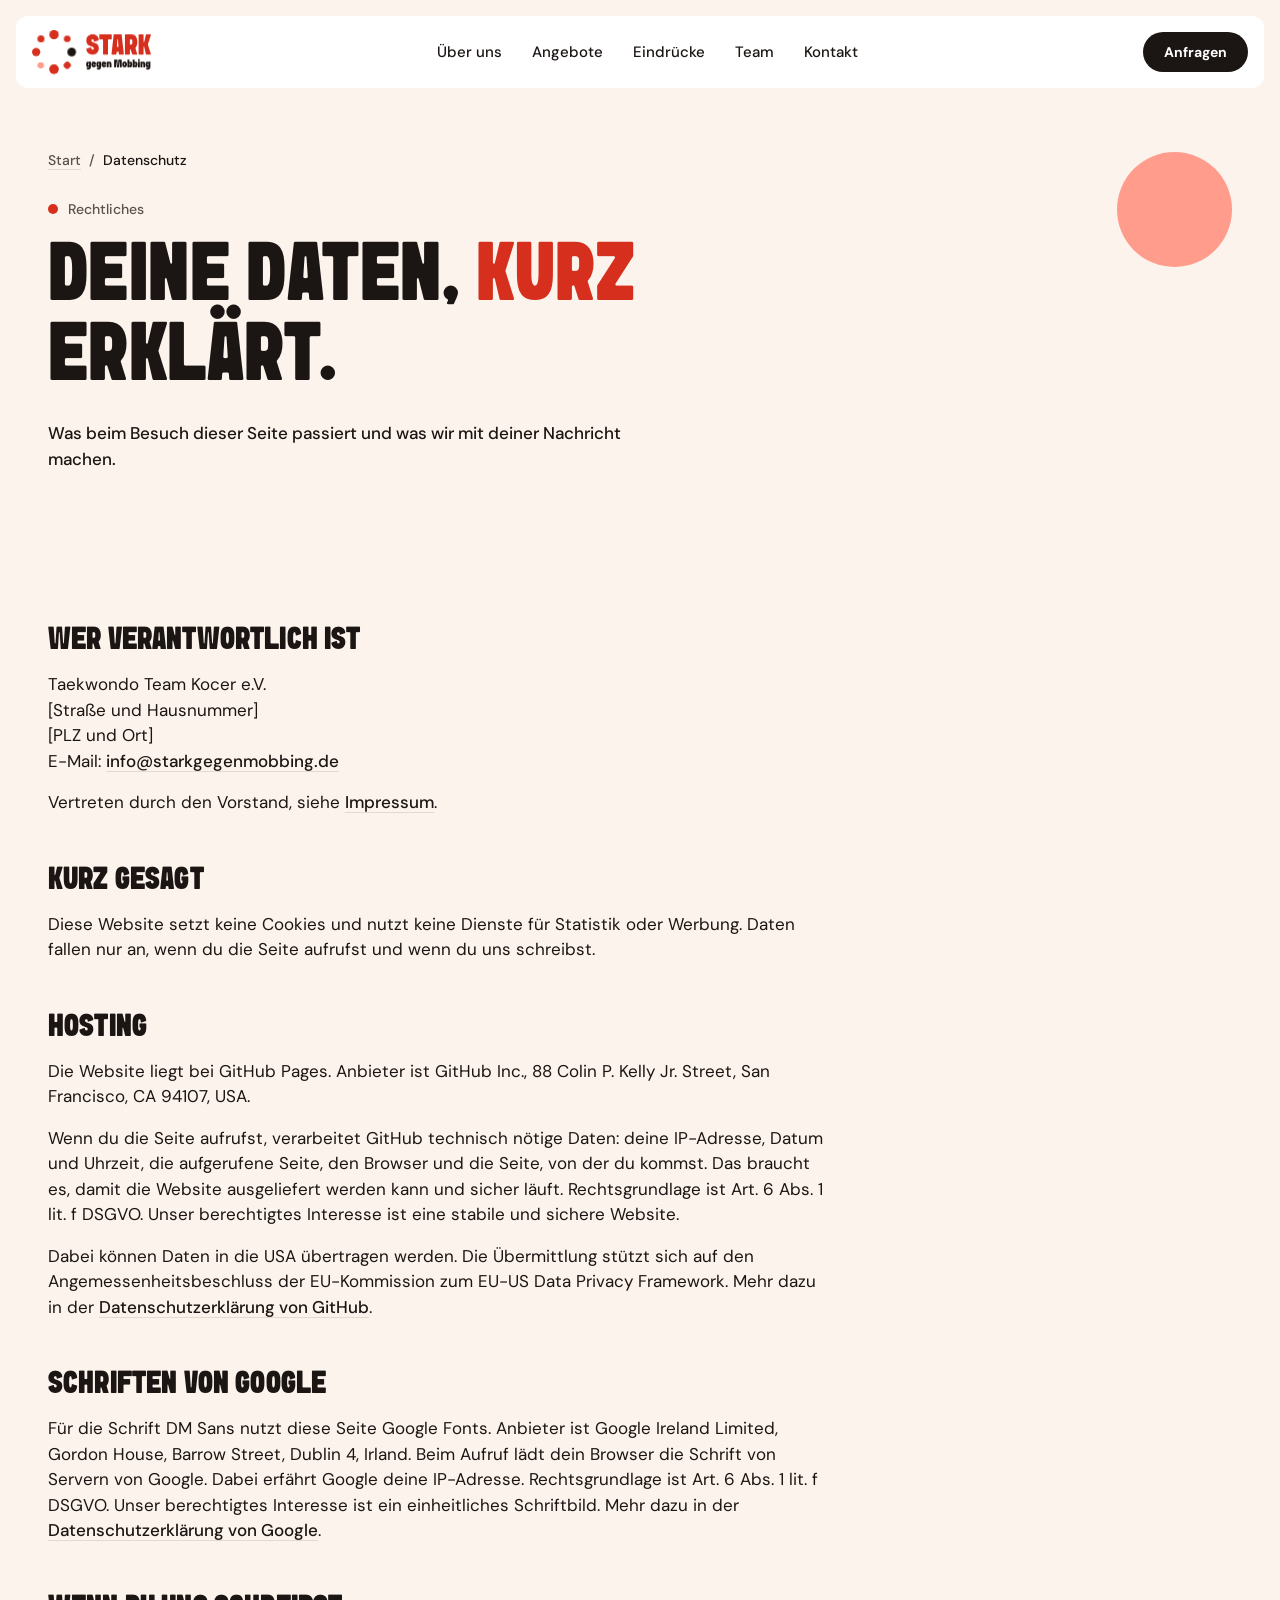
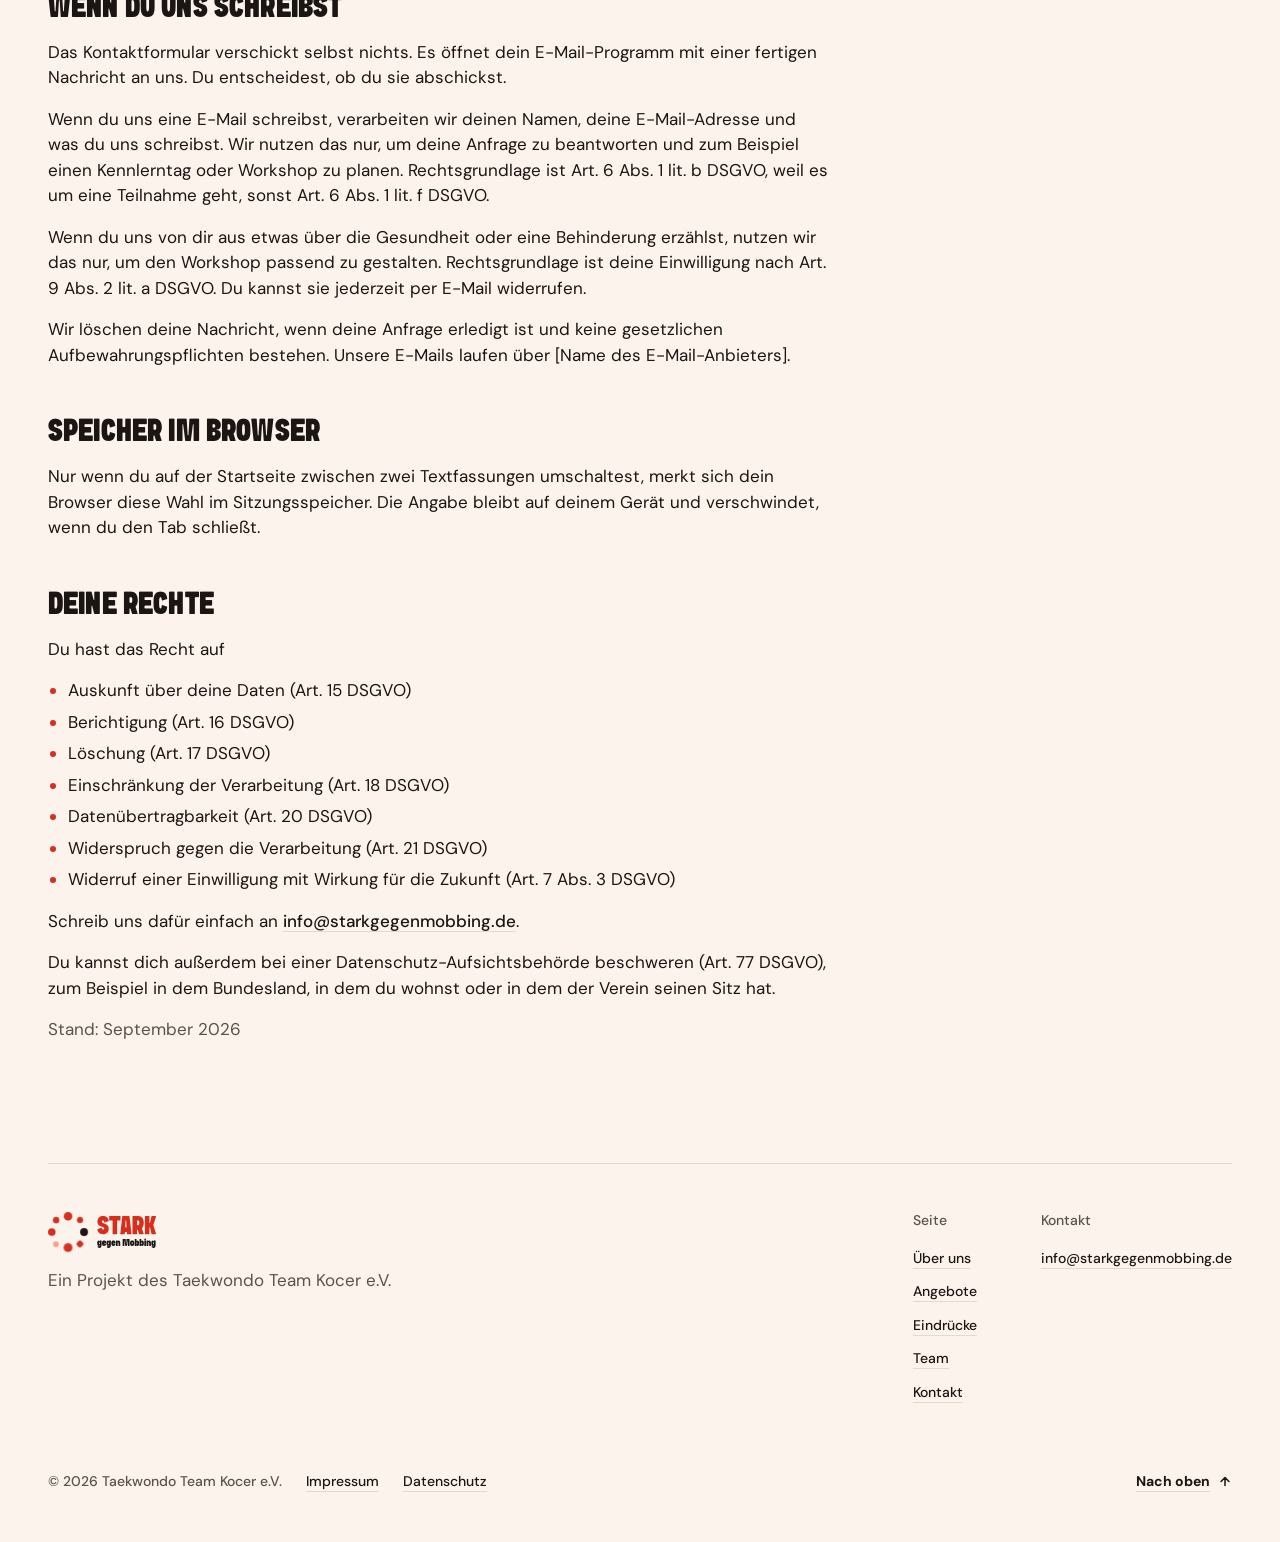
==== datenschutz.html @ d673d34e "Impressum und Datenschutz angelegt Co-Authored-By: Claude Opus 5.5 <noreply@anthropic.com>" ====
<!DOCTYPE html>
<html lang="de">
<head>
  <meta charset="utf-8">
  <meta name="viewport" content="width=device-width, initial-scale=1">
  <title>Datenschutz · Stark gegen Mobbing</title>
  <meta name="description" content="Datenschutzerklärung der Website Stark gegen Mobbing: welche Daten anfallen, wofür und welche Rechte du hast.">
  <meta name="theme-color" content="#FBF3EC">
  <link rel="preconnect" href="https://fonts.googleapis.com">
  <link rel="preconnect" href="https://fonts.gstatic.com" crossorigin>
  <link href="https://fonts.googleapis.com/css2?family=DM+Sans:wght@400;500;700&display=swap" rel="stylesheet">
  <link rel="stylesheet" href="styles.css">
  <script>
    /* Läuft vor dem ersten Paint: markiert JS, damit Reveal-Elemente nicht kurz
       aufblitzen bevor main.js (defer) geladen ist. */
    document.documentElement.classList.add('js');
  </script>
</head>
<body>
  <a class="skip-link pill" href="#main">Zum Inhalt springen</a>

  <header class="site-header">
    <nav class="nav" aria-label="Hauptnavigation">
      <a class="brand" href="index.html" aria-label="Stark gegen Mobbing – zur Startseite">
        <svg class="logo-svg" xmlns="http://www.w3.org/2000/svg" viewBox="0 0 357 132" aria-hidden="true" focusable="false">
  <g class="logo-ring"><circle class="logo-dot" style="--i:0" cx="66" cy="14" r="14" fill="#D62F1E"/><circle class="logo-dot" style="--i:1" cx="105.6" cy="26.4" r="10" fill="#D62F1E"/><circle class="logo-dot" style="--i:2" cx="119" cy="66" r="13" fill="#1B1513"/><g class="logo-dot" style="--i:3"><rect x="95.60" y="95.60" width="20" height="20" rx="6" fill="#D62F1E" transform="rotate(135 105.6 105.6)"/></g><circle class="logo-dot" style="--i:4" cx="66" cy="117.5" r="14.5" fill="#D62F1E"/><circle class="logo-dot" style="--i:5" cx="26.05" cy="105.95" r="9.5" fill="#FF9C8C"/><circle class="logo-dot" style="--i:6" cx="12.5" cy="66" r="12.5" fill="#D62F1E"/><circle class="logo-dot" style="--i:7" cx="26.76" cy="26.76" r="10.5" fill="#D62F1E"/></g>
  <path d="M163.06 57.18C163.55 67.67 171.72 73.50 181.86 73.50C192.35 73.50 200.48 66.98 200.48 54.57C200.48 35.56 177.95 40.54 177.95 32.10C177.95 29.54 179.57 28.19 181.67 28.19C183.76 28.19 185.38 29.52 185.39 32.07C185.39 32.09 185.39 32.11 185.39 32.14L185.49 33.73C185.51 34.16 185.71 34.51 186.05 34.73C186.39 34.97 186.80 35.03 187.20 34.90L199.55 30.92C200.12 30.73 200.50 30.21 200.46 29.61C199.97 19.11 191.80 13.29 181.66 13.29C171.17 13.29 163.03 19.82 163.03 32.22C163.03 51.23 185.57 46.25 185.57 54.70C185.57 57.25 183.94 58.60 181.85 58.60C179.76 58.60 178.14 57.27 178.11 54.74C178.11 54.72 178.11 54.70 178.11 54.67L178.02 53.07C178.00 52.65 177.80 52.30 177.45 52.06C177.10 51.82 176.71 51.76 176.31 51.89L163.95 55.87C163.39 56.05 163.03 56.58 163.06 57.18ZM213.16 29.50L213.16 72.18C213.16 72.90 213.75 73.49 214.48 73.49L226.75 73.49C227.47 73.49 228.06 72.90 228.06 72.18L228.06 29.50C228.06 28.78 228.65 28.19 229.37 28.19L237.92 28.19C238.65 28.19 239.24 27.60 239.24 26.88L239.24 14.61C239.24 13.88 238.65 13.29 237.92 13.29L203.30 13.29C202.58 13.29 201.99 13.88 201.99 14.61L201.99 26.88C201.99 27.60 202.58 28.19 203.30 28.19L211.85 28.19C212.58 28.19 213.16 28.79 213.16 29.50ZM258.04 29.14L259.33 49.45C259.35 49.84 259.24 50.17 258.98 50.44C258.72 50.72 258.40 50.85 258.02 50.85L256.01 50.85C255.63 50.85 255.30 50.71 255.04 50.44C254.80 50.16 254.67 49.83 254.69 49.44L255.98 29.13C256.02 28.59 256.47 28.19 257.01 28.19C257.56 28.19 258.01 28.60 258.04 29.14ZM275.48 72.04L269.09 14.46C269.03 13.80 268.46 13.29 267.79 13.29L246.25 13.29C245.57 13.29 245.02 13.80 244.93 14.46L238.54 72.04C238.51 72.42 238.63 72.77 238.89 73.06C239.13 73.34 239.48 73.50 239.86 73.50L251.93 73.50C252.62 73.50 253.19 72.96 253.24 72.27L253.59 66.98C253.63 66.28 254.21 65.75 254.90 65.75L259.15 65.75C259.84 65.75 260.42 66.28 260.46 66.98L260.80 72.27C260.84 72.96 261.42 73.50 262.11 73.50L274.19 73.50C274.57 73.50 274.91 73.36 275.17 73.07C275.41 72.77 275.52 72.42 275.48 72.04ZM297.42 43.40L295.01 43.40C294.28 43.40 293.69 42.81 293.69 42.08L293.69 29.50C293.69 28.78 294.28 28.19 295.01 28.19L297.42 28.19C301.76 28.19 301.14 32.88 301.14 35.79C301.14 38.70 301.75 43.40 297.42 43.40ZM296.31 59.21L300.51 72.58C300.68 73.14 301.18 73.50 301.76 73.50L314.25 73.50C314.68 73.50 315.05 73.31 315.30 72.96C315.56 72.61 315.62 72.21 315.50 71.79L310.08 54.54C309.94 54.08 310.05 53.60 310.38 53.25C314.37 49.02 316.03 42.61 316.03 35.80C316.03 23.96 311.02 13.29 297.42 13.29L280.10 13.29C279.38 13.29 278.79 13.88 278.79 14.61L278.79 72.19C278.79 72.91 279.38 73.50 280.10 73.50L292.38 73.50C293.11 73.50 293.69 72.91 293.69 72.19L293.69 59.61C293.69 58.88 294.28 58.29 295.01 58.29L295.07 58.29C295.65 58.30 296.13 58.67 296.31 59.21ZM319.81 14.61L319.81 72.19C319.81 72.91 320.40 73.50 321.12 73.50L333.40 73.50C334.13 73.50 334.72 72.91 334.72 72.19L334.72 51.86C334.72 51.35 335.08 50.92 335.59 50.84C336.09 50.76 336.61 51.05 336.72 51.55L341.58 72.48C341.73 73.08 342.24 73.49 342.86 73.49L355.28 73.49C355.71 73.49 356.08 73.30 356.33 72.95C356.59 72.60 356.66 72.20 356.53 71.78L347.74 43.78C347.66 43.51 347.66 43.26 347.74 42.99L356.53 14.99C356.66 14.58 356.59 14.17 356.33 13.82C356.07 13.48 355.71 13.29 355.28 13.29L342.86 13.29C342.24 13.29 341.73 13.71 341.58 14.31L336.72 35.23C336.61 35.74 336.09 36.02 335.59 35.94C335.08 35.86 334.72 35.44 334.72 34.92L334.72 14.61C334.72 13.88 334.13 13.29 333.40 13.29L321.12 13.29C320.40 13.29 319.81 13.88 319.81 14.61Z" fill="#D62F1E"/>
  <path d="M171.06 103.11C171.06 104.79 170.60 106.08 169.64 106.08C168.69 106.08 168.21 104.79 168.21 103.11C168.21 101.42 168.70 100.13 169.64 100.13C170.60 100.14 171.06 101.42 171.06 103.11ZM168.39 112.57L163.56 114.15C163.42 114.19 163.32 114.28 163.26 114.42C163.20 114.55 163.20 114.68 163.25 114.82C164.47 117.91 166.99 118.67 169.64 118.67C173.33 118.67 176.79 117.19 176.79 109.98L176.79 94.92C176.79 94.64 176.56 94.42 176.28 94.42L171.57 94.42C171.30 94.42 171.07 94.64 171.07 94.92L171.07 96.42C171.07 96.53 171.00 96.63 170.89 96.66C170.78 96.69 170.67 96.64 170.61 96.55C169.84 95.18 168.70 94.42 167.19 94.42C164.11 94.42 162.50 97.76 162.50 103.11C162.50 108.46 164.11 111.80 167.19 111.80C168.70 111.80 169.84 111.04 170.61 109.68C170.67 109.58 170.78 109.53 170.89 109.56C171.00 109.59 171.07 109.68 171.07 109.80L171.07 109.98C171.07 112.44 170.38 112.95 169.64 112.95C169.38 112.95 169.12 112.88 168.89 112.68C168.74 112.55 168.56 112.51 168.39 112.57ZM184.89 101.30C184.68 101.30 184.50 101.18 184.42 100.98C184.34 100.79 184.38 100.58 184.53 100.43C184.76 100.21 185.04 100.13 185.32 100.13C185.60 100.13 185.87 100.21 186.10 100.43C186.25 100.58 186.30 100.79 186.22 100.98C186.14 101.18 185.96 101.30 185.75 101.30ZM178.17 103.11C178.17 110.32 181.63 111.80 185.32 111.80C188.27 111.80 191.06 110.85 192.07 106.80C192.13 106.55 191.99 106.28 191.74 106.20L187.16 104.71C187.03 104.66 186.90 104.67 186.77 104.74C186.65 104.80 186.57 104.90 186.52 105.03C186.26 105.87 185.80 106.08 185.32 106.08C184.70 106.08 184.10 105.72 183.94 104.13C183.92 103.98 183.97 103.85 184.06 103.74C184.16 103.63 184.29 103.57 184.44 103.57L191.67 103.57C191.81 103.57 191.93 103.52 192.03 103.42C192.12 103.32 192.17 103.21 192.17 103.07C192.15 99.02 191.72 94.42 185.32 94.42C181.63 94.42 178.17 95.90 178.17 103.11ZM201.69 103.11C201.69 104.79 201.22 106.08 200.26 106.08C199.32 106.08 198.83 104.79 198.83 103.11C198.83 101.42 199.32 100.13 200.26 100.13C201.22 100.14 201.69 101.42 201.69 103.11ZM199.01 112.57L194.18 114.15C194.05 114.19 193.94 114.28 193.88 114.42C193.83 114.55 193.82 114.68 193.87 114.82C195.09 117.91 197.61 118.67 200.26 118.67C203.96 118.67 207.41 117.19 207.41 109.98L207.41 94.92C207.41 94.64 207.19 94.42 206.91 94.42L202.20 94.42C201.92 94.42 201.70 94.64 201.70 94.92L201.70 96.42C201.70 96.53 201.62 96.63 201.51 96.66C201.41 96.69 201.29 96.64 201.24 96.55C200.46 95.18 199.33 94.42 197.82 94.42C194.73 94.42 193.12 97.76 193.12 103.11C193.12 108.46 194.73 111.80 197.82 111.80C199.32 111.80 200.46 111.04 201.24 109.68C201.29 109.58 201.41 109.53 201.51 109.56C201.62 109.59 201.70 109.68 201.70 109.80L201.70 109.98C201.70 112.44 201.00 112.95 200.27 112.95C200.00 112.95 199.74 112.88 199.51 112.68C199.37 112.55 199.18 112.51 199.01 112.57ZM215.51 101.30C215.30 101.30 215.12 101.18 215.04 100.98C214.96 100.79 215.01 100.58 215.16 100.43C215.39 100.21 215.66 100.13 215.94 100.13C216.22 100.13 216.50 100.21 216.73 100.43C216.88 100.58 216.92 100.79 216.84 100.98C216.76 101.18 216.58 101.30 216.37 101.30ZM208.79 103.11C208.79 110.32 212.25 111.80 215.94 111.80C218.89 111.80 221.69 110.85 222.69 106.80C222.76 106.55 222.61 106.28 222.36 106.20L217.78 104.71C217.65 104.66 217.52 104.67 217.40 104.74C217.27 104.80 217.19 104.90 217.15 105.03C216.89 105.87 216.42 106.08 215.94 106.08C215.32 106.08 214.73 105.72 214.56 104.13C214.55 103.98 214.59 103.85 214.69 103.74C214.79 103.63 214.91 103.57 215.06 103.57L222.29 103.57C222.43 103.57 222.55 103.52 222.65 103.42C222.75 103.32 222.80 103.21 222.80 103.07C222.77 99.02 222.34 94.42 215.94 94.42C212.25 94.42 208.79 95.90 208.79 103.11ZM224.17 94.92L224.17 111.29C224.17 111.57 224.40 111.80 224.68 111.80L229.38 111.80C229.66 111.80 229.89 111.57 229.89 111.29L229.89 103.11C229.89 101.42 230.35 100.13 231.32 100.13C232.26 100.13 232.74 101.42 232.74 103.11L232.74 111.29C232.74 111.57 232.97 111.80 233.25 111.80L237.96 111.80C238.24 111.80 238.46 111.57 238.46 111.29L238.46 103.11C238.46 97.76 236.85 94.42 233.76 94.42C232.26 94.42 231.12 95.17 230.34 96.54C230.28 96.64 230.17 96.68 230.07 96.66C229.96 96.63 229.88 96.53 229.88 96.42L229.88 94.92C229.88 94.64 229.66 94.42 229.38 94.42L224.67 94.42C224.40 94.42 224.17 94.64 224.17 94.92ZM246.35 89.20L246.35 111.30C246.35 111.57 246.57 111.80 246.85 111.80L251.56 111.80C251.84 111.80 252.06 111.57 252.06 111.30L252.06 94.77C252.06 94.58 252.20 94.43 252.39 94.41C252.57 94.40 252.74 94.52 252.77 94.71L254.86 111.37C254.89 111.62 255.10 111.79 255.35 111.79L260.22 111.79C260.47 111.79 260.68 111.62 260.71 111.37L262.80 94.71C262.83 94.52 263.00 94.40 263.18 94.41C263.36 94.43 263.50 94.58 263.50 94.77L263.50 111.29C263.50 111.57 263.73 111.80 264.01 111.80L268.72 111.80C268.99 111.80 269.22 111.57 269.22 111.29L269.22 89.20C269.22 88.92 268.99 88.69 268.72 88.69C265.71 88.69 262.70 88.69 259.69 88.69C259.42 88.69 259.20 88.90 259.18 89.17L258.18 105.72C258.16 105.92 257.99 106.07 257.78 106.07C257.58 106.07 257.40 105.92 257.39 105.72L256.38 89.17C256.36 88.90 256.15 88.70 255.88 88.70C252.87 88.70 249.86 88.70 246.85 88.70C246.57 88.70 246.35 88.92 246.35 89.20ZM277.82 106.08C277.08 106.08 276.39 105.57 276.39 103.11C276.39 100.64 277.08 100.13 277.82 100.13C278.55 100.13 279.25 100.64 279.25 103.11C279.25 105.57 278.56 106.08 277.82 106.08ZM270.67 103.11C270.67 110.32 274.12 111.80 277.82 111.80C281.51 111.80 284.97 110.32 284.97 103.11C284.97 95.89 281.51 94.42 277.82 94.42C274.12 94.42 270.67 95.90 270.67 103.11ZM293.49 106.08C292.53 106.08 292.06 104.79 292.06 103.11C292.06 101.42 292.52 100.13 293.49 100.13C294.43 100.13 294.92 101.42 294.92 103.11C294.92 104.79 294.43 106.08 293.49 106.08ZM286.34 89.20L286.34 111.30C286.34 111.58 286.57 111.80 286.85 111.80L291.56 111.80C291.83 111.80 292.06 111.58 292.06 111.30L292.06 109.79C292.06 109.68 292.14 109.59 292.24 109.56C292.35 109.53 292.46 109.58 292.52 109.67C293.30 111.04 294.43 111.80 295.94 111.80C299.03 111.80 300.64 108.45 300.64 103.11C300.64 97.76 299.03 94.42 295.94 94.42C294.44 94.42 293.30 95.17 292.52 96.54C292.46 96.64 292.35 96.69 292.25 96.66C292.14 96.63 292.06 96.53 292.06 96.42L292.06 89.20C292.06 88.93 291.84 88.70 291.56 88.70L286.85 88.70C286.57 88.70 286.34 88.93 286.34 89.20ZM309.23 106.08C308.27 106.08 307.80 104.79 307.80 103.11C307.80 101.42 308.27 100.13 309.23 100.13C310.17 100.13 310.66 101.42 310.66 103.11C310.67 104.79 310.17 106.08 309.23 106.08ZM302.08 89.20L302.08 111.30C302.08 111.58 302.31 111.80 302.59 111.80L307.30 111.80C307.57 111.80 307.80 111.58 307.80 111.30L307.80 109.79C307.80 109.68 307.88 109.59 307.98 109.56C308.09 109.53 308.21 109.58 308.26 109.67C309.04 111.04 310.17 111.80 311.68 111.80C314.77 111.80 316.38 108.45 316.38 103.11C316.38 97.76 314.77 94.42 311.68 94.42C310.18 94.42 309.04 95.17 308.26 96.54C308.21 96.64 308.09 96.69 307.99 96.66C307.88 96.63 307.81 96.53 307.81 96.42L307.81 89.20C307.81 88.93 307.58 88.70 307.30 88.70L302.59 88.70C302.32 88.70 302.08 88.93 302.08 89.20ZM317.83 90.41C317.83 91.98 319.11 93.27 320.69 93.27C322.26 93.27 323.55 91.98 323.55 90.41C323.55 88.84 322.26 87.55 320.69 87.55C319.11 87.55 317.83 88.84 317.83 90.41ZM317.83 94.92L317.83 111.29C317.83 111.57 318.05 111.80 318.33 111.80L323.04 111.80C323.32 111.80 323.54 111.57 323.54 111.29L323.54 94.92C323.54 94.64 323.32 94.42 323.04 94.42L318.33 94.42C318.05 94.42 317.83 94.64 317.83 94.92ZM325.42 94.92L325.42 111.29C325.42 111.57 325.64 111.80 325.92 111.80L330.63 111.80C330.91 111.80 331.13 111.57 331.13 111.29L331.13 103.11C331.13 101.42 331.60 100.13 332.56 100.13C333.50 100.13 333.99 101.42 333.99 103.11L333.99 111.29C333.99 111.57 334.21 111.80 334.49 111.80L339.20 111.80C339.48 111.80 339.71 111.57 339.71 111.29L339.71 103.11C339.71 97.76 338.09 94.42 335.01 94.42C333.50 94.42 332.36 95.17 331.58 96.54C331.53 96.64 331.42 96.68 331.31 96.66C331.20 96.63 331.13 96.53 331.13 96.42L331.13 94.92C331.13 94.64 330.90 94.42 330.62 94.42L325.92 94.42C325.64 94.42 325.42 94.64 325.42 94.92ZM349.49 103.11C349.49 104.79 349.03 106.08 348.07 106.08C347.13 106.08 346.64 104.79 346.64 103.11C346.64 101.42 347.13 100.13 348.07 100.13C349.03 100.14 349.49 101.42 349.49 103.11ZM346.82 112.57L341.99 114.15C341.85 114.19 341.75 114.28 341.69 114.42C341.63 114.55 341.63 114.68 341.68 114.82C342.90 117.91 345.42 118.67 348.07 118.67C351.76 118.67 355.22 117.19 355.22 109.98L355.22 94.92C355.22 94.64 354.99 94.42 354.71 94.42L350.01 94.42C349.73 94.42 349.50 94.64 349.50 94.92L349.50 96.42C349.50 96.53 349.43 96.63 349.32 96.66C349.21 96.69 349.10 96.64 349.05 96.55C348.27 95.18 347.13 94.42 345.62 94.42C342.54 94.42 340.93 97.76 340.93 103.11C340.93 108.46 342.54 111.80 345.62 111.80C347.13 111.80 348.27 111.04 349.05 109.68C349.10 109.58 349.21 109.53 349.32 109.56C349.43 109.59 349.50 109.68 349.50 109.80L349.50 109.98C349.50 112.44 348.81 112.95 348.07 112.95C347.81 112.95 347.55 112.88 347.32 112.68C347.17 112.55 346.99 112.51 346.82 112.57Z" fill="#1B1513"/>
</svg>
      </a>

      <ul class="nav-links">
        <li><a href="index.html#ueber-uns">Über uns</a></li>
        <li><a href="index.html#angebote">Angebote</a></li>
        <li><a href="index.html#eindruecke">Eindrücke</a></li>
        <li><a href="index.html#team">Team</a></li>
        <li><a href="index.html#kontakt">Kontakt</a></li>
      </ul>

      <a class="pill nav-cta" href="index.html#kontakt">Anfragen</a>

      <button class="nav-burger" type="button" aria-expanded="false" aria-controls="nav-panel" aria-label="Menü öffnen">
        <span class="nav-burger-bar" aria-hidden="true"></span>
        <span class="nav-burger-bar" aria-hidden="true"></span>
        <span class="nav-burger-bar" aria-hidden="true"></span>
      </button>
    </nav>

    <div class="nav-panel" id="nav-panel" hidden>
      <ul class="nav-panel-links">
        <li><a class="display" href="index.html#ueber-uns">Über uns</a></li>
        <li><a class="display" href="index.html#angebote">Angebote</a></li>
        <li><a class="display" href="index.html#eindruecke">Eindrücke</a></li>
        <li><a class="display" href="index.html#team">Team</a></li>
        <li><a class="display" href="index.html#kontakt">Kontakt</a></li>
      </ul>
      <a class="pill nav-panel-cta" href="index.html#kontakt">Kennlerntag anfragen</a>
    </div>
  </header>

  <main id="main">
    <!-- Platzhalter in [eckigen Klammern] vor dem Livegang mit echten Vereinsdaten ersetzen. -->
    <header class="page-hero">
      <div class="container">
        <nav class="crumbs label" aria-label="Pfad"><a href="index.html">Start</a><span aria-hidden="true">/</span><span aria-current="page">Datenschutz</span></nav>
        <p class="eyebrow"><span class="eyebrow-dot" aria-hidden="true"></span>Rechtliches</p>
        <h1 class="display display--lg">Deine Daten, <span class="display--brand">kurz</span> erklärt.</h1>
        <p class="page-hero-lead">Was beim Besuch dieser Seite passiert und was wir mit deiner Nachricht machen.</p>
      </div>
      <span class="card-deco page-hero-deco" style="--c:var(--coral)" aria-hidden="true"></span>
    </header>

    <section class="section" aria-label="Datenschutz">
      <div class="container">
        <div class="prose">
          <h2>Wer verantwortlich ist</h2>
          <p>Taekwondo Team Kocer e.V.<br>[Straße und Hausnummer]<br>[PLZ und Ort]<br>E-Mail: <a href="mailto:info@starkgegenmobbing.de">info@starkgegenmobbing.de</a></p>
          <p>Vertreten durch den Vorstand, siehe <a href="impressum.html">Impressum</a>.</p>

          <h2>Kurz gesagt</h2>
          <p>Diese Website setzt keine Cookies und nutzt keine Dienste für Statistik oder Werbung. Daten fallen nur an, wenn du die Seite aufrufst und wenn du uns schreibst.</p>

          <!-- Hosting-Abschnitt anpassen, falls die Seite später woanders liegt (eigene Domain, anderer Anbieter). -->
          <h2>Hosting</h2>
          <p>Die Website liegt bei GitHub Pages. Anbieter ist GitHub Inc., 88 Colin P. Kelly Jr. Street, San Francisco, CA 94107, USA.</p>
          <p>Wenn du die Seite aufrufst, verarbeitet GitHub technisch nötige Daten: deine IP-Adresse, Datum und Uhrzeit, die aufgerufene Seite, den Browser und die Seite, von der du kommst. Das braucht es, damit die Website ausgeliefert werden kann und sicher läuft. Rechtsgrundlage ist Art. 6 Abs. 1 lit. f DSGVO. Unser berechtigtes Interesse ist eine stabile und sichere Website.</p>
          <p>Dabei können Daten in die USA übertragen werden. Die Übermittlung stützt sich auf den Angemessenheitsbeschluss der EU-Kommission zum EU-US Data Privacy Framework. Mehr dazu in der <a href="https://docs.github.com/de/site-policy/privacy-policies/github-general-privacy-statement">Datenschutzerklärung von GitHub</a>.</p>

          <!-- Solange DM Sans über Google geladen wird. Werden die Schriften lokal eingebunden, diesen Abschnitt löschen. -->
          <h2>Schriften von Google</h2>
          <p>Für die Schrift DM Sans nutzt diese Seite Google Fonts. Anbieter ist Google Ireland Limited, Gordon House, Barrow Street, Dublin 4, Irland. Beim Aufruf lädt dein Browser die Schrift von Servern von Google. Dabei erfährt Google deine IP-Adresse. Rechtsgrundlage ist Art. 6 Abs. 1 lit. f DSGVO. Unser berechtigtes Interesse ist ein einheitliches Schriftbild. Mehr dazu in der <a href="https://policies.google.com/privacy?hl=de">Datenschutzerklärung von Google</a>.</p>

          <h2>Wenn du uns schreibst</h2>
          <p>Das Kontaktformular verschickt selbst nichts. Es öffnet dein E-Mail-Programm mit einer fertigen Nachricht an uns. Du entscheidest, ob du sie abschickst.</p>
          <p>Wenn du uns eine E-Mail schreibst, verarbeiten wir deinen Namen, deine E-Mail-Adresse und was du uns schreibst. Wir nutzen das nur, um deine Anfrage zu beantworten und zum Beispiel einen Kennlerntag oder Workshop zu planen. Rechtsgrundlage ist Art. 6 Abs. 1 lit. b DSGVO, weil es um eine Teilnahme geht, sonst Art. 6 Abs. 1 lit. f DSGVO.</p>
          <p>Wenn du uns von dir aus etwas über die Gesundheit oder eine Behinderung erzählst, nutzen wir das nur, um den Workshop passend zu gestalten. Rechtsgrundlage ist deine Einwilligung nach Art. 9 Abs. 2 lit. a DSGVO. Du kannst sie jederzeit per E-Mail widerrufen.</p>
          <p>Wir löschen deine Nachricht, wenn deine Anfrage erledigt ist und keine gesetzlichen Aufbewahrungspflichten bestehen. Unsere E-Mails laufen über [Name des E-Mail-Anbieters].</p>

          <h2>Speicher im Browser</h2>
          <p>Nur wenn du auf der Startseite zwischen zwei Textfassungen umschaltest, merkt sich dein Browser diese Wahl im Sitzungsspeicher. Die Angabe bleibt auf deinem Gerät und verschwindet, wenn du den Tab schließt.</p>

          <h2>Deine Rechte</h2>
          <p>Du hast das Recht auf</p>
          <ul>
            <li>Auskunft über deine Daten (Art. 15 DSGVO)</li>
            <li>Berichtigung (Art. 16 DSGVO)</li>
            <li>Löschung (Art. 17 DSGVO)</li>
            <li>Einschränkung der Verarbeitung (Art. 18 DSGVO)</li>
            <li>Datenübertragbarkeit (Art. 20 DSGVO)</li>
            <li>Widerspruch gegen die Verarbeitung (Art. 21 DSGVO)</li>
            <li>Widerruf einer Einwilligung mit Wirkung für die Zukunft (Art. 7 Abs. 3 DSGVO)</li>
          </ul>
          <p>Schreib uns dafür einfach an <a href="mailto:info@starkgegenmobbing.de">info@starkgegenmobbing.de</a>.</p>
          <p>Du kannst dich außerdem bei einer Datenschutz-Aufsichtsbehörde beschweren (Art. 77 DSGVO), zum Beispiel in dem Bundesland, in dem du wohnst oder in dem der Verein seinen Sitz hat.</p>

          <p class="muted">Stand: September 2026</p>
        </div>
      </div>
    </section>
  </main>

  <footer class="footer">
    <div class="container">
      <div class="footer-inner reveal" style="--i:0">
        <div class="footer-grid">
          <div class="footer-brand">
            <a class="brand footer-logo" href="index.html" aria-label="Stark gegen Mobbing – zur Startseite">
              <svg class="logo-svg" xmlns="http://www.w3.org/2000/svg" viewBox="0 0 357 132" aria-hidden="true" focusable="false">
              <g class="logo-ring"><circle class="logo-dot" style="--i:0" cx="66" cy="14" r="14" fill="#D62F1E"/><circle class="logo-dot" style="--i:1" cx="105.6" cy="26.4" r="10" fill="#D62F1E"/><circle class="logo-dot" style="--i:2" cx="119" cy="66" r="13" fill="#1B1513"/><g class="logo-dot" style="--i:3"><rect x="95.60" y="95.60" width="20" height="20" rx="6" fill="#D62F1E" transform="rotate(135 105.6 105.6)"/></g><circle class="logo-dot" style="--i:4" cx="66" cy="117.5" r="14.5" fill="#D62F1E"/><circle class="logo-dot" style="--i:5" cx="26.05" cy="105.95" r="9.5" fill="#FF9C8C"/><circle class="logo-dot" style="--i:6" cx="12.5" cy="66" r="12.5" fill="#D62F1E"/><circle class="logo-dot" style="--i:7" cx="26.76" cy="26.76" r="10.5" fill="#D62F1E"/></g>
              <path d="M163.06 57.18C163.55 67.67 171.72 73.50 181.86 73.50C192.35 73.50 200.48 66.98 200.48 54.57C200.48 35.56 177.95 40.54 177.95 32.10C177.95 29.54 179.57 28.19 181.67 28.19C183.76 28.19 185.38 29.52 185.39 32.07C185.39 32.09 185.39 32.11 185.39 32.14L185.49 33.73C185.51 34.16 185.71 34.51 186.05 34.73C186.39 34.97 186.80 35.03 187.20 34.90L199.55 30.92C200.12 30.73 200.50 30.21 200.46 29.61C199.97 19.11 191.80 13.29 181.66 13.29C171.17 13.29 163.03 19.82 163.03 32.22C163.03 51.23 185.57 46.25 185.57 54.70C185.57 57.25 183.94 58.60 181.85 58.60C179.76 58.60 178.14 57.27 178.11 54.74C178.11 54.72 178.11 54.70 178.11 54.67L178.02 53.07C178.00 52.65 177.80 52.30 177.45 52.06C177.10 51.82 176.71 51.76 176.31 51.89L163.95 55.87C163.39 56.05 163.03 56.58 163.06 57.18ZM213.16 29.50L213.16 72.18C213.16 72.90 213.75 73.49 214.48 73.49L226.75 73.49C227.47 73.49 228.06 72.90 228.06 72.18L228.06 29.50C228.06 28.78 228.65 28.19 229.37 28.19L237.92 28.19C238.65 28.19 239.24 27.60 239.24 26.88L239.24 14.61C239.24 13.88 238.65 13.29 237.92 13.29L203.30 13.29C202.58 13.29 201.99 13.88 201.99 14.61L201.99 26.88C201.99 27.60 202.58 28.19 203.30 28.19L211.85 28.19C212.58 28.19 213.16 28.79 213.16 29.50ZM258.04 29.14L259.33 49.45C259.35 49.84 259.24 50.17 258.98 50.44C258.72 50.72 258.40 50.85 258.02 50.85L256.01 50.85C255.63 50.85 255.30 50.71 255.04 50.44C254.80 50.16 254.67 49.83 254.69 49.44L255.98 29.13C256.02 28.59 256.47 28.19 257.01 28.19C257.56 28.19 258.01 28.60 258.04 29.14ZM275.48 72.04L269.09 14.46C269.03 13.80 268.46 13.29 267.79 13.29L246.25 13.29C245.57 13.29 245.02 13.80 244.93 14.46L238.54 72.04C238.51 72.42 238.63 72.77 238.89 73.06C239.13 73.34 239.48 73.50 239.86 73.50L251.93 73.50C252.62 73.50 253.19 72.96 253.24 72.27L253.59 66.98C253.63 66.28 254.21 65.75 254.90 65.75L259.15 65.75C259.84 65.75 260.42 66.28 260.46 66.98L260.80 72.27C260.84 72.96 261.42 73.50 262.11 73.50L274.19 73.50C274.57 73.50 274.91 73.36 275.17 73.07C275.41 72.77 275.52 72.42 275.48 72.04ZM297.42 43.40L295.01 43.40C294.28 43.40 293.69 42.81 293.69 42.08L293.69 29.50C293.69 28.78 294.28 28.19 295.01 28.19L297.42 28.19C301.76 28.19 301.14 32.88 301.14 35.79C301.14 38.70 301.75 43.40 297.42 43.40ZM296.31 59.21L300.51 72.58C300.68 73.14 301.18 73.50 301.76 73.50L314.25 73.50C314.68 73.50 315.05 73.31 315.30 72.96C315.56 72.61 315.62 72.21 315.50 71.79L310.08 54.54C309.94 54.08 310.05 53.60 310.38 53.25C314.37 49.02 316.03 42.61 316.03 35.80C316.03 23.96 311.02 13.29 297.42 13.29L280.10 13.29C279.38 13.29 278.79 13.88 278.79 14.61L278.79 72.19C278.79 72.91 279.38 73.50 280.10 73.50L292.38 73.50C293.11 73.50 293.69 72.91 293.69 72.19L293.69 59.61C293.69 58.88 294.28 58.29 295.01 58.29L295.07 58.29C295.65 58.30 296.13 58.67 296.31 59.21ZM319.81 14.61L319.81 72.19C319.81 72.91 320.40 73.50 321.12 73.50L333.40 73.50C334.13 73.50 334.72 72.91 334.72 72.19L334.72 51.86C334.72 51.35 335.08 50.92 335.59 50.84C336.09 50.76 336.61 51.05 336.72 51.55L341.58 72.48C341.73 73.08 342.24 73.49 342.86 73.49L355.28 73.49C355.71 73.49 356.08 73.30 356.33 72.95C356.59 72.60 356.66 72.20 356.53 71.78L347.74 43.78C347.66 43.51 347.66 43.26 347.74 42.99L356.53 14.99C356.66 14.58 356.59 14.17 356.33 13.82C356.07 13.48 355.71 13.29 355.28 13.29L342.86 13.29C342.24 13.29 341.73 13.71 341.58 14.31L336.72 35.23C336.61 35.74 336.09 36.02 335.59 35.94C335.08 35.86 334.72 35.44 334.72 34.92L334.72 14.61C334.72 13.88 334.13 13.29 333.40 13.29L321.12 13.29C320.40 13.29 319.81 13.88 319.81 14.61Z" fill="#D62F1E"/>
              <path d="M171.06 103.11C171.06 104.79 170.60 106.08 169.64 106.08C168.69 106.08 168.21 104.79 168.21 103.11C168.21 101.42 168.70 100.13 169.64 100.13C170.60 100.14 171.06 101.42 171.06 103.11ZM168.39 112.57L163.56 114.15C163.42 114.19 163.32 114.28 163.26 114.42C163.20 114.55 163.20 114.68 163.25 114.82C164.47 117.91 166.99 118.67 169.64 118.67C173.33 118.67 176.79 117.19 176.79 109.98L176.79 94.92C176.79 94.64 176.56 94.42 176.28 94.42L171.57 94.42C171.30 94.42 171.07 94.64 171.07 94.92L171.07 96.42C171.07 96.53 171.00 96.63 170.89 96.66C170.78 96.69 170.67 96.64 170.61 96.55C169.84 95.18 168.70 94.42 167.19 94.42C164.11 94.42 162.50 97.76 162.50 103.11C162.50 108.46 164.11 111.80 167.19 111.80C168.70 111.80 169.84 111.04 170.61 109.68C170.67 109.58 170.78 109.53 170.89 109.56C171.00 109.59 171.07 109.68 171.07 109.80L171.07 109.98C171.07 112.44 170.38 112.95 169.64 112.95C169.38 112.95 169.12 112.88 168.89 112.68C168.74 112.55 168.56 112.51 168.39 112.57ZM184.89 101.30C184.68 101.30 184.50 101.18 184.42 100.98C184.34 100.79 184.38 100.58 184.53 100.43C184.76 100.21 185.04 100.13 185.32 100.13C185.60 100.13 185.87 100.21 186.10 100.43C186.25 100.58 186.30 100.79 186.22 100.98C186.14 101.18 185.96 101.30 185.75 101.30ZM178.17 103.11C178.17 110.32 181.63 111.80 185.32 111.80C188.27 111.80 191.06 110.85 192.07 106.80C192.13 106.55 191.99 106.28 191.74 106.20L187.16 104.71C187.03 104.66 186.90 104.67 186.77 104.74C186.65 104.80 186.57 104.90 186.52 105.03C186.26 105.87 185.80 106.08 185.32 106.08C184.70 106.08 184.10 105.72 183.94 104.13C183.92 103.98 183.97 103.85 184.06 103.74C184.16 103.63 184.29 103.57 184.44 103.57L191.67 103.57C191.81 103.57 191.93 103.52 192.03 103.42C192.12 103.32 192.17 103.21 192.17 103.07C192.15 99.02 191.72 94.42 185.32 94.42C181.63 94.42 178.17 95.90 178.17 103.11ZM201.69 103.11C201.69 104.79 201.22 106.08 200.26 106.08C199.32 106.08 198.83 104.79 198.83 103.11C198.83 101.42 199.32 100.13 200.26 100.13C201.22 100.14 201.69 101.42 201.69 103.11ZM199.01 112.57L194.18 114.15C194.05 114.19 193.94 114.28 193.88 114.42C193.83 114.55 193.82 114.68 193.87 114.82C195.09 117.91 197.61 118.67 200.26 118.67C203.96 118.67 207.41 117.19 207.41 109.98L207.41 94.92C207.41 94.64 207.19 94.42 206.91 94.42L202.20 94.42C201.92 94.42 201.70 94.64 201.70 94.92L201.70 96.42C201.70 96.53 201.62 96.63 201.51 96.66C201.41 96.69 201.29 96.64 201.24 96.55C200.46 95.18 199.33 94.42 197.82 94.42C194.73 94.42 193.12 97.76 193.12 103.11C193.12 108.46 194.73 111.80 197.82 111.80C199.32 111.80 200.46 111.04 201.24 109.68C201.29 109.58 201.41 109.53 201.51 109.56C201.62 109.59 201.70 109.68 201.70 109.80L201.70 109.98C201.70 112.44 201.00 112.95 200.27 112.95C200.00 112.95 199.74 112.88 199.51 112.68C199.37 112.55 199.18 112.51 199.01 112.57ZM215.51 101.30C215.30 101.30 215.12 101.18 215.04 100.98C214.96 100.79 215.01 100.58 215.16 100.43C215.39 100.21 215.66 100.13 215.94 100.13C216.22 100.13 216.50 100.21 216.73 100.43C216.88 100.58 216.92 100.79 216.84 100.98C216.76 101.18 216.58 101.30 216.37 101.30ZM208.79 103.11C208.79 110.32 212.25 111.80 215.94 111.80C218.89 111.80 221.69 110.85 222.69 106.80C222.76 106.55 222.61 106.28 222.36 106.20L217.78 104.71C217.65 104.66 217.52 104.67 217.40 104.74C217.27 104.80 217.19 104.90 217.15 105.03C216.89 105.87 216.42 106.08 215.94 106.08C215.32 106.08 214.73 105.72 214.56 104.13C214.55 103.98 214.59 103.85 214.69 103.74C214.79 103.63 214.91 103.57 215.06 103.57L222.29 103.57C222.43 103.57 222.55 103.52 222.65 103.42C222.75 103.32 222.80 103.21 222.80 103.07C222.77 99.02 222.34 94.42 215.94 94.42C212.25 94.42 208.79 95.90 208.79 103.11ZM224.17 94.92L224.17 111.29C224.17 111.57 224.40 111.80 224.68 111.80L229.38 111.80C229.66 111.80 229.89 111.57 229.89 111.29L229.89 103.11C229.89 101.42 230.35 100.13 231.32 100.13C232.26 100.13 232.74 101.42 232.74 103.11L232.74 111.29C232.74 111.57 232.97 111.80 233.25 111.80L237.96 111.80C238.24 111.80 238.46 111.57 238.46 111.29L238.46 103.11C238.46 97.76 236.85 94.42 233.76 94.42C232.26 94.42 231.12 95.17 230.34 96.54C230.28 96.64 230.17 96.68 230.07 96.66C229.96 96.63 229.88 96.53 229.88 96.42L229.88 94.92C229.88 94.64 229.66 94.42 229.38 94.42L224.67 94.42C224.40 94.42 224.17 94.64 224.17 94.92ZM246.35 89.20L246.35 111.30C246.35 111.57 246.57 111.80 246.85 111.80L251.56 111.80C251.84 111.80 252.06 111.57 252.06 111.30L252.06 94.77C252.06 94.58 252.20 94.43 252.39 94.41C252.57 94.40 252.74 94.52 252.77 94.71L254.86 111.37C254.89 111.62 255.10 111.79 255.35 111.79L260.22 111.79C260.47 111.79 260.68 111.62 260.71 111.37L262.80 94.71C262.83 94.52 263.00 94.40 263.18 94.41C263.36 94.43 263.50 94.58 263.50 94.77L263.50 111.29C263.50 111.57 263.73 111.80 264.01 111.80L268.72 111.80C268.99 111.80 269.22 111.57 269.22 111.29L269.22 89.20C269.22 88.92 268.99 88.69 268.72 88.69C265.71 88.69 262.70 88.69 259.69 88.69C259.42 88.69 259.20 88.90 259.18 89.17L258.18 105.72C258.16 105.92 257.99 106.07 257.78 106.07C257.58 106.07 257.40 105.92 257.39 105.72L256.38 89.17C256.36 88.90 256.15 88.70 255.88 88.70C252.87 88.70 249.86 88.70 246.85 88.70C246.57 88.70 246.35 88.92 246.35 89.20ZM277.82 106.08C277.08 106.08 276.39 105.57 276.39 103.11C276.39 100.64 277.08 100.13 277.82 100.13C278.55 100.13 279.25 100.64 279.25 103.11C279.25 105.57 278.56 106.08 277.82 106.08ZM270.67 103.11C270.67 110.32 274.12 111.80 277.82 111.80C281.51 111.80 284.97 110.32 284.97 103.11C284.97 95.89 281.51 94.42 277.82 94.42C274.12 94.42 270.67 95.90 270.67 103.11ZM293.49 106.08C292.53 106.08 292.06 104.79 292.06 103.11C292.06 101.42 292.52 100.13 293.49 100.13C294.43 100.13 294.92 101.42 294.92 103.11C294.92 104.79 294.43 106.08 293.49 106.08ZM286.34 89.20L286.34 111.30C286.34 111.58 286.57 111.80 286.85 111.80L291.56 111.80C291.83 111.80 292.06 111.58 292.06 111.30L292.06 109.79C292.06 109.68 292.14 109.59 292.24 109.56C292.35 109.53 292.46 109.58 292.52 109.67C293.30 111.04 294.43 111.80 295.94 111.80C299.03 111.80 300.64 108.45 300.64 103.11C300.64 97.76 299.03 94.42 295.94 94.42C294.44 94.42 293.30 95.17 292.52 96.54C292.46 96.64 292.35 96.69 292.25 96.66C292.14 96.63 292.06 96.53 292.06 96.42L292.06 89.20C292.06 88.93 291.84 88.70 291.56 88.70L286.85 88.70C286.57 88.70 286.34 88.93 286.34 89.20ZM309.23 106.08C308.27 106.08 307.80 104.79 307.80 103.11C307.80 101.42 308.27 100.13 309.23 100.13C310.17 100.13 310.66 101.42 310.66 103.11C310.67 104.79 310.17 106.08 309.23 106.08ZM302.08 89.20L302.08 111.30C302.08 111.58 302.31 111.80 302.59 111.80L307.30 111.80C307.57 111.80 307.80 111.58 307.80 111.30L307.80 109.79C307.80 109.68 307.88 109.59 307.98 109.56C308.09 109.53 308.21 109.58 308.26 109.67C309.04 111.04 310.17 111.80 311.68 111.80C314.77 111.80 316.38 108.45 316.38 103.11C316.38 97.76 314.77 94.42 311.68 94.42C310.18 94.42 309.04 95.17 308.26 96.54C308.21 96.64 308.09 96.69 307.99 96.66C307.88 96.63 307.81 96.53 307.81 96.42L307.81 89.20C307.81 88.93 307.58 88.70 307.30 88.70L302.59 88.70C302.32 88.70 302.08 88.93 302.08 89.20ZM317.83 90.41C317.83 91.98 319.11 93.27 320.69 93.27C322.26 93.27 323.55 91.98 323.55 90.41C323.55 88.84 322.26 87.55 320.69 87.55C319.11 87.55 317.83 88.84 317.83 90.41ZM317.83 94.92L317.83 111.29C317.83 111.57 318.05 111.80 318.33 111.80L323.04 111.80C323.32 111.80 323.54 111.57 323.54 111.29L323.54 94.92C323.54 94.64 323.32 94.42 323.04 94.42L318.33 94.42C318.05 94.42 317.83 94.64 317.83 94.92ZM325.42 94.92L325.42 111.29C325.42 111.57 325.64 111.80 325.92 111.80L330.63 111.80C330.91 111.80 331.13 111.57 331.13 111.29L331.13 103.11C331.13 101.42 331.60 100.13 332.56 100.13C333.50 100.13 333.99 101.42 333.99 103.11L333.99 111.29C333.99 111.57 334.21 111.80 334.49 111.80L339.20 111.80C339.48 111.80 339.71 111.57 339.71 111.29L339.71 103.11C339.71 97.76 338.09 94.42 335.01 94.42C333.50 94.42 332.36 95.17 331.58 96.54C331.53 96.64 331.42 96.68 331.31 96.66C331.20 96.63 331.13 96.53 331.13 96.42L331.13 94.92C331.13 94.64 330.90 94.42 330.62 94.42L325.92 94.42C325.64 94.42 325.42 94.64 325.42 94.92ZM349.49 103.11C349.49 104.79 349.03 106.08 348.07 106.08C347.13 106.08 346.64 104.79 346.64 103.11C346.64 101.42 347.13 100.13 348.07 100.13C349.03 100.14 349.49 101.42 349.49 103.11ZM346.82 112.57L341.99 114.15C341.85 114.19 341.75 114.28 341.69 114.42C341.63 114.55 341.63 114.68 341.68 114.82C342.90 117.91 345.42 118.67 348.07 118.67C351.76 118.67 355.22 117.19 355.22 109.98L355.22 94.92C355.22 94.64 354.99 94.42 354.71 94.42L350.01 94.42C349.73 94.42 349.50 94.64 349.50 94.92L349.50 96.42C349.50 96.53 349.43 96.63 349.32 96.66C349.21 96.69 349.10 96.64 349.05 96.55C348.27 95.18 347.13 94.42 345.62 94.42C342.54 94.42 340.93 97.76 340.93 103.11C340.93 108.46 342.54 111.80 345.62 111.80C347.13 111.80 348.27 111.04 349.05 109.68C349.10 109.58 349.21 109.53 349.32 109.56C349.43 109.59 349.50 109.68 349.50 109.80L349.50 109.98C349.50 112.44 348.81 112.95 348.07 112.95C347.81 112.95 347.55 112.88 347.32 112.68C347.17 112.55 346.99 112.51 346.82 112.57Z" fill="#1B1513"/>
              </svg>
            </a>
            <p class="muted footer-claim">Ein Projekt des Taekwondo Team Kocer&nbsp;e.V.</p>
          </div>

          <nav class="footer-nav" aria-label="Footer">
            <p class="label footer-heading">Seite</p>
            <ul class="footer-links">
              <li><a class="text-link text-link--quiet" href="index.html#ueber-uns">Über uns</a></li>
              <li><a class="text-link text-link--quiet" href="index.html#angebote">Angebote</a></li>
              <li><a class="text-link text-link--quiet" href="index.html#eindruecke">Eindrücke</a></li>
              <li><a class="text-link text-link--quiet" href="index.html#team">Team</a></li>
              <li><a class="text-link text-link--quiet" href="index.html#kontakt">Kontakt</a></li>
            </ul>
          </nav>

          <div class="footer-contact">
            <p class="label footer-heading">Kontakt</p>
            <ul class="footer-links">
              <li><a class="text-link text-link--quiet" href="mailto:info@starkgegenmobbing.de">info@starkgegenmobbing.de</a></li>
            </ul>
          </div>
        </div>

        <div class="footer-bottom">
          <p class="label muted footer-copy">© 2026 Taekwondo Team Kocer&nbsp;e.V.</p>
          <ul class="footer-legal" aria-label="Rechtliches">
            <li><a class="text-link text-link--quiet" href="impressum.html">Impressum</a></li>
            <li><a class="text-link text-link--quiet" href="datenschutz.html">Datenschutz</a></li>
          </ul>
          <a class="text-link footer-top" href="#main">Nach oben <svg class="text-link-icon" width="14" height="14" viewBox="0 0 16 16" aria-hidden="true" focusable="false"><path d="M8 13V4M3.5 8.5 8 4l4.5 4.5" fill="none" stroke="currentColor" stroke-width="1.75" stroke-linecap="round" stroke-linejoin="round"/></svg></a>
        </div>
      </div>
    </div>
  </footer>

  <script src="main.js" defer></script>
  <script src="site.js" defer></script>
</body>
</html>
---- styles.css ----
/* ==========================================================================
   Stark gegen Mobbing – styles.css
   Foundation: Tokens (design-system.md), Reset, Typografie, Utilities,
   Navigation, Hero, Marquee, Motion.
   ========================================================================== */

/* ---------- Fonts ---------- */
@font-face {
  font-family: "Sink";
  src: url("assets/fonts/Sink.otf") format("opentype"),
       url("assets/fonts/Sink.ttf") format("truetype");
  font-weight: 400 700;
  font-style: normal;
  font-display: swap;
}

/* ---------- Tokens ---------- */
:root {
  /* Farben */
  --canvas: #FBF3EC;
  --white: #FFFFFF;
  --mist: #F3E9E1;
  --hairline: #E6D8CE;
  --ink: #1B1513;
  --slate: #5C514B;
  --brand: #D62F1E;
  --brand-deep: #8E1F13;
  --coral: #FF9C8C;
  --coral-wash: #FFDDD5;
  --sage: #9FB98E;
  --sage-wash: #E4ECDA;
  --sky: #8FB0CC;
  --sky-wash: #DCE7F0;
  --sun: #E9B949;
  --sun-wash: #F7E8C3;

  /* Typografie: genau drei Register */
  --font-display: "Sink", Impact, "Arial Black", sans-serif;
  --font-body: "DM Sans", system-ui, -apple-system, "Segoe UI", Roboto, sans-serif;
  --text-body: 17px;
  --text-body-lh: 1.5;
  --text-label: 14px;
  --text-label-lh: 1.2;
  --display-sm: 2rem;                          /* 32px, nie unter 28px */
  --display-md: clamp(2.5rem, 5vw, 4.5rem);    /* 40–72px */
  --display-xl: min(17vw, 10rem);              /* Hero: 66px (390) bis 160px */
  --display-lh: 1;
  --display-tracking: 0.005em;

  /* Form */
  --radius-card: 12px;
  --radius-pill: 9999px;

  /* Abstand (8px-Raster) */
  --container: 1280px;
  --gutter: 24px;
  --section: 64px;
  --card-pad: 24px;
  --space-1: 8px;
  --space-2: 16px;
  --space-3: 24px;
  --space-4: 32px;
  --space-6: 48px;
  --space-8: 64px;

  /* Nav + Marquee (Höhen, damit der Hero den Fold korrekt füllt) */
  --nav-h: 64px;
  --nav-inset: 16px;   /* gleichmäßiger Abstand der Nav zu oberer, linker und rechter Viewport-Kante */
  --marquee-h: 74px;

  /* Bewegung */
  --ease: cubic-bezier(.2, .7, .2, 1);
  --dur: 600ms;
  --dur-hover: 250ms;
  --stagger: 80ms;
}

@media (min-width: 768px) {
  :root {
    --gutter: 48px;
    --section: 96px;
    --card-pad: 32px;
    --nav-h: 72px;
    --marquee-h: 88px;
  }
}

@media (min-width: 1200px) {
  :root { --section: 120px; }
}

/* ---------- Reset ---------- */
*, *::before, *::after { box-sizing: border-box; }

html {
  -webkit-text-size-adjust: 100%;
  scroll-behavior: smooth;
  scroll-padding-top: calc(var(--nav-h) + var(--nav-inset) * 2);
  overflow-x: clip;
}

body {
  margin: 0;
  background: var(--canvas);
  color: var(--ink);
  font-family: var(--font-body);
  font-size: var(--text-body);
  line-height: var(--text-body-lh);
  font-weight: 400;
  -webkit-font-smoothing: antialiased;
  -moz-osx-font-smoothing: grayscale;
  overflow-x: clip;
  min-height: 100svh;
}

h1, h2, h3, h4, p, ul, ol, figure, blockquote { margin: 0; }
ul[class], ol[class] { list-style: none; padding: 0; }
img, svg, video { display: block; max-width: 100%; }
button, input, select, textarea { font: inherit; color: inherit; }
button { cursor: pointer; }
a { color: inherit; }

:focus-visible {
  outline: 2px solid var(--brand);
  outline-offset: 3px;
}
[tabindex="-1"]:focus-visible { outline: none; }

::selection { background: var(--coral-wash); color: var(--ink); }

/* ---------- Basis-Typografie ---------- */
/* Register 1: Display (Sink), nur Ink oder Brand, nie unter 28px */
.display {
  font-family: var(--font-display);
  font-weight: 700;
  line-height: var(--display-lh);
  letter-spacing: var(--display-tracking);
  text-transform: uppercase;
  color: var(--ink);
}
.display--sm { font-size: var(--display-sm); }
.display--md { font-size: var(--display-md); line-height: 0.98; }
.display--xl { font-size: var(--display-xl); line-height: 0.96; }
.display--brand { color: var(--brand); }
.display--deep { color: var(--brand-deep); }

/* Register 2: Body (DM Sans 16–17px) ist der Body-Default. */
.body-text { font-size: var(--text-body); line-height: var(--text-body-lh); }
.muted { color: var(--slate); }
.measure { max-width: 65ch; }

/* Register 3: Label (DM Sans 13–14px, 500/700) */
.label {
  font-size: var(--text-label);
  line-height: var(--text-label-lh);
  font-weight: 500;
}
.label--bold { font-weight: 700; }

/* Eyebrow: Label mit Brand-Punkt */
.eyebrow {
  display: inline-flex;
  align-items: center;
  gap: 10px;
  font-size: var(--text-label);
  line-height: var(--text-label-lh);
  font-weight: 500;
  color: var(--slate);
}
.eyebrow-dot {
  width: 10px;
  height: 10px;
  border-radius: 50%;
  background: var(--brand);
  flex: none;
}

/* Badge: Label auf Wash-Fläche */
.badge {
  display: inline-flex;
  align-items: center;
  gap: 8px;
  padding: 6px 12px;
  border-radius: var(--radius-pill);
  background: var(--mist);
  color: var(--ink);
  font-size: 13px;
  line-height: 1.2;
  font-weight: 500;
}

/* ---------- Layout-Utilities ---------- */
.container {
  width: 100%;
  max-width: var(--container);
  margin-inline: auto;
  padding-inline: var(--gutter);
}
.section { padding-block: var(--section); }

.visually-hidden {
  position: absolute !important;
  width: 1px; height: 1px;
  padding: 0; margin: -1px;
  overflow: hidden;
  clip: rect(0 0 0 0);
  white-space: nowrap;
  border: 0;
}

/* ---------- Pills / Buttons ---------- */
/* Primär: Ink-Füllung, weiße 14px-Bold-Beschriftung. Nie Rot. */
.pill {
  display: inline-flex;
  align-items: center;
  justify-content: center;
  gap: 8px;
  padding: 11px 20px;
  border-radius: var(--radius-pill);
  border: 1px solid transparent;
  background: var(--ink);
  color: var(--white);
  font-family: var(--font-body);
  font-size: var(--text-label);
  line-height: var(--text-label-lh);
  font-weight: 700;
  text-decoration: none;
  white-space: nowrap;
  transition: background-color var(--dur-hover) var(--ease),
              color var(--dur-hover) var(--ease),
              transform var(--dur-hover) var(--ease);
}
.pill:hover { background: var(--brand-deep); color: var(--white); }
.pill:active { transform: translateY(1px); }

/* Sekundär: transparent, 1px Ink */
.pill--ghost {
  background: transparent;
  color: var(--ink);
  border-color: var(--ink);
}
.pill--ghost:hover { background: var(--mist); color: var(--ink); }

/* Textlink (Label-Register, nur außerhalb des Heros): Ink, 1px Hairline-Unterstrich, Hover Ink */
.text-link {
  display: inline-flex;
  align-items: center;
  gap: 8px;
  color: var(--ink);
  font-size: var(--text-label);
  line-height: var(--text-label-lh);
  font-weight: 700;
  text-decoration: underline;
  text-decoration-thickness: 1px;
  text-underline-offset: 5px;
  text-decoration-color: var(--hairline);
  transition: text-decoration-color var(--dur-hover) var(--ease);
}
.text-link:hover { text-decoration-color: var(--ink); }
.text-link-icon { flex: none; transition: transform var(--dur-hover) var(--ease); }
.text-link:hover .text-link-icon { transform: translateY(3px); }

/* ---------- Karten ---------- */
/* Reine Farbflächen: 12px Radius, kein Schatten, kein Rahmen. Ein Wash pro Karte. */
.card {
  position: relative;
  background: var(--white);
  border-radius: var(--radius-card);
  padding: var(--card-pad);
  transition: transform var(--dur-hover) var(--ease);
}
.card--mist  { background: var(--mist); }
.card--coral { background: var(--coral-wash); }
.card--sage  { background: var(--sage-wash); }
.card--sky   { background: var(--sky-wash); }
.card--sun   { background: var(--sun-wash); }
.card--deep  { background: var(--brand-deep); color: var(--white); }
.card--deep .muted { color: var(--coral-wash); }

.card--hover:hover { transform: translateY(-4px); }
.card--hover:hover .card-deco { transform: rotate(10deg); }

/* Deko-Form, die bewusst die Kartenkante bricht */
.card-deco {
  position: absolute;
  width: var(--s, 72px);
  height: var(--s, 72px);
  border-radius: 50%;
  background: var(--c, var(--brand));
  transition: transform var(--dur-hover) var(--ease);
  pointer-events: none;
}
.card-deco--square { border-radius: 22%; transform: rotate(45deg); }
.card--hover:hover .card-deco--square { transform: rotate(55deg); }
.card--clip { overflow: visible; }

/* ---------- Scroll-Reveal (wird von späteren Sektionen wiederverwendet) ---------- */
.js .reveal {
  opacity: 0;
  transform: translateY(24px);
  transition: opacity var(--dur) var(--ease), transform var(--dur) var(--ease);
  transition-delay: calc(var(--i, 0) * var(--stagger));
}
.js .reveal.is-visible {
  opacity: 1;
  transform: none;
}

/* ---------- Skip-Link ---------- */
.skip-link {
  position: fixed;
  top: 12px;
  left: 12px;
  z-index: 100;
  transform: translateY(-200%);
  transition: none;
}
.skip-link:focus-visible {
  transform: none;
  outline-offset: 3px;
}

/* ---------- Navigation ---------- */
.site-header {
  position: sticky;
  top: 0;
  z-index: 50;
  background: var(--canvas);
  padding: var(--nav-inset) var(--nav-inset) 0;
}

.nav {
  height: var(--nav-h);
  display: flex;
  align-items: center;
  gap: 8px;
  padding: 0 16px;
  background: var(--white);
  border-radius: var(--radius-card);
}

.brand {
  display: inline-flex;
  align-items: center;
  height: 44px;
  border-radius: 6px;
  margin-right: auto;
}
.logo-svg {
  height: 44px;
  width: auto;
  overflow: visible;
}

/* Logo-Punktering: Punkte poppen gestaffelt ein, dann langsame Rotation */
.logo-ring {
  transform-box: view-box;
  transform-origin: 66px 66px;
  animation: ring-spin 60s linear infinite;
  animation-delay: 1.4s;
}
.logo-dot {
  transform-box: fill-box;
  transform-origin: center;
  animation: dot-pop 480ms var(--ease) both;
  animation-delay: calc(140ms + var(--i, 0) * 70ms);
}

.nav-links {
  display: none;
  align-items: center;
  gap: 2px;
  margin: 0 auto;
}
.nav-links a {
  display: inline-flex;
  align-items: center;
  min-height: 40px;
  padding: 8px 14px;
  border-radius: var(--radius-pill);
  color: var(--ink);
  font-size: 15px;
  line-height: 1.2;
  font-weight: 500;
  text-decoration: none;
  transition: background-color var(--dur-hover) var(--ease);
}
.nav-links a:hover { background: var(--mist); }

.nav-cta { flex: none; }

/* Burger */
.nav-burger {
  display: inline-flex;
  flex-direction: column;
  align-items: center;
  justify-content: center;
  gap: 5px;
  width: 44px;
  height: 44px;
  flex: none;
  border: 0;
  background: transparent;
  border-radius: var(--radius-pill);
  color: var(--ink);
  transition: background-color var(--dur-hover) var(--ease);
}
.nav-burger:hover { background: var(--mist); }
.nav-burger-bar {
  display: block;
  width: 20px;
  height: 2px;
  border-radius: 2px;
  background: currentColor;
  transition: transform var(--dur-hover) var(--ease), opacity var(--dur-hover) var(--ease);
}
.nav-burger[aria-expanded="true"] .nav-burger-bar:nth-child(1) { transform: translateY(7px) rotate(45deg); }
.nav-burger[aria-expanded="true"] .nav-burger-bar:nth-child(2) { opacity: 0; transform: scaleX(0); }
.nav-burger[aria-expanded="true"] .nav-burger-bar:nth-child(3) { transform: translateY(-7px) rotate(-45deg); }

/* Mobile-Panel im selben Stil: weiße Fläche, 12px Radius, kein Rahmen, kein Schatten */
.nav-panel {
  position: fixed;
  left: var(--nav-inset);
  right: var(--nav-inset);
  top: calc(var(--nav-h) + var(--nav-inset) * 2);
  bottom: var(--nav-inset);
  z-index: 49;
  display: flex;
  flex-direction: column;
  justify-content: space-between;
  gap: var(--space-4);
  overflow: auto;
  padding: var(--space-3);
  background: var(--white);
  border-radius: var(--radius-card);
  animation: rise 360ms var(--ease) both;
}
.nav-panel[hidden] { display: none; }
.nav-panel-links { display: grid; gap: 2px; }
.nav-panel-links a {
  display: block;
  padding: 10px 0;
  font-size: 2.25rem; /* 36px Display */
  text-decoration: none;
  color: var(--ink);
  transition: color var(--dur-hover) var(--ease), transform var(--dur-hover) var(--ease);
}
.nav-panel-links a:hover { color: var(--brand); transform: translateX(6px); }
.nav-panel-cta {
  width: 100%;
}
.menu-open { overflow: hidden; }

@media (min-width: 900px) {
  .nav { padding: 0 16px; gap: 16px; }
  .brand { margin-right: 0; }
  .nav-links { display: flex; }
  .nav-burger { display: none; }
  .nav-panel { display: none !important; }
}

/* ---------- Hero ---------- */
/* Header-Höhe = Nav + Inset oben; Hero füllt den Fold bis zum Marquee-Band. */
.hero {
  position: relative;
  overflow: hidden; /* fängt die Deko-Formen ein: kein horizontales Scrollen */
  min-height: calc(100svh - var(--nav-h) - var(--nav-inset) - var(--marquee-h));
  display: flex;
  align-items: flex-start;
  padding: 40px 0 56px;
}

.hero-inner {
  position: relative;
  z-index: 2;
  width: 100%;
  max-width: var(--container);
  margin-inline: auto;
  padding-inline: var(--gutter);
}

.hero-eyebrow {
  animation: rise 600ms var(--ease) both;
  animation-delay: 120ms;
}
/* Im Hero sitzt der Punkt direkt über dem roten Display-Wort: deshalb Ink statt Brand-Rot */
.hero-eyebrow .eyebrow-dot { background: var(--ink); }

/* Headline: „Stark" / „gegen Mobbing". Unter 900px dreizeilig. */
.hero-title {
  margin-top: var(--space-2);
  font-size: var(--display-xl);
  line-height: 0.96;
}
.hero-row { display: block; }
/* Stagger zeilenweise (90ms pro Zeile): unter 900px ist jedes Wort eine Zeile (--i),
   ab 900px teilen sich „gegen" und „Mobbing" eine Zeile und nutzen den Zeilenindex --row. */
.hero-line {
  display: block;
  vertical-align: top;
  animation: rise 650ms var(--ease) both;
  animation-delay: calc(220ms + var(--i, 0) * 90ms);
}
.hero-line--brand { color: var(--brand); }

.hero-sub {
  max-width: 29em; /* ≈ 65 Zeichen pro Zeile in DM Sans 17px */
  margin-top: var(--space-3);
  animation: rise 600ms var(--ease) both;
  animation-delay: 560ms;
}

.hero-actions {
  display: flex;
  flex-wrap: wrap;
  align-items: center;
  gap: var(--space-2) var(--space-3);
  margin-top: var(--space-4);
  animation: rise 600ms var(--ease) both;
  animation-delay: 660ms;
}

/* Deko-Formen: Beiwerk aus dem Logo-Punktering. Vier Formen, Größe relativ zur Display-Zeile
   (nie höher als eine Zeile), zusammen deutlich weniger Fläche als die Headline. */
.hero-shapes {
  position: absolute;
  inset: 0;
  z-index: 1;
  pointer-events: none;
}
.shape {
  position: absolute;
  width: var(--s);
  height: var(--s);
  animation: pop 700ms var(--ease) both;
  animation-delay: var(--d, 500ms);
}
.shape::before {
  content: "";
  display: block;
  width: 100%;
  height: 100%;
  border-radius: 50%;
  background: var(--c);
  animation: drift var(--t, 12s) ease-in-out infinite;
  animation-delay: var(--d, 500ms);
}
.shape--square::before {
  border-radius: 22%;
  transform: rotate(45deg);
  animation-name: drift-square;
}

/* Mobile (< 768px): dreizeilig, Formen klein neben der Headline und im Band unter der Pille.
   Keine Form höher als eine Display-Zeile (≈ 61–65px bei 390px): alle ≤ 56px. */
.shape--coral  { --c: var(--coral);      --s: 56px; --a: 10px; --d: 420ms; --t: 11s; right: -16px; top: 100px; }
.shape--ink    { --c: var(--ink);        --s: 18px; --a: 8px;  --d: 560ms; --t: 9s;  right: 130px; top: 160px; }
.shape--square { --c: var(--brand-deep); --s: 36px; --a: 10px; --d: 640ms; --t: 12s; left: 32px;   bottom: 72px; }
.shape--sky    { --c: var(--sky);        --s: 56px; --a: 10px; --d: 720ms; --t: 13s; right: 64px;  bottom: 64px; }

/* Tablet hochkant (768–899px): weiterhin dreizeilig, Formen skalieren mit der Display-Zeile */
@media (min-width: 768px) {
  .hero-title { margin-top: var(--space-3); }
  .hero-sub { margin-top: var(--space-4); }
  .hero-actions { margin-top: var(--space-6); }

  .shape--coral  { --s: calc(var(--display-xl) * 0.9);  --a: 14px; right: calc(var(--s) * -0.3); top: 48px; }
  .shape--ink    { --s: calc(var(--display-xl) * 0.18); --a: 10px; right: 120px; top: 400px; }
  .shape--square { --s: calc(var(--display-xl) * 0.6);  --a: 12px; left: auto; right: 160px; top: 260px; bottom: auto; }
  .shape--sky    { --s: calc(var(--display-xl) * 0.75); --a: 16px; right: 200px; bottom: 56px; }
}

/* Desktop (ab 900px): zweizeilig „Stark" / „gegen Mobbing", Schrift 11.12vw (100–160px),
   die zweite Zeile belegt ~68 % der Viewport-Breite. Subline und Pille bleiben bei 1024x768 über der Falz. */
@media (min-width: 900px) {
  :root { --display-xl: min(11.12vw, 10rem); }
  .hero { align-items: center; }
  .hero-line { display: inline-block; animation-delay: calc(220ms + var(--row, 0) * 90ms); }

  .shape--coral  { top: 48px; }
  .shape--square { right: 160px; top: 128px; }
  .shape--ink    { right: 120px; top: calc(var(--display-xl) * 2); }
  .shape--sky    { right: 200px; bottom: 56px; }
}

/* ---------- Marquee ---------- */
/* Liegt ohne Linien auf dem Cream. Startet auf einer Wortgrenze am Seitenrand; die Kanten faden aus. */
.marquee {
  position: relative;
  overflow: hidden;
  min-height: var(--marquee-h);
  display: flex;
  align-items: center;
  padding: 16px 0;
  -webkit-mask-image: linear-gradient(90deg, transparent 0, #000 var(--gutter), #000 calc(100% - var(--gutter)), transparent 100%);
          mask-image: linear-gradient(90deg, transparent 0, #000 var(--gutter), #000 calc(100% - var(--gutter)), transparent 100%);
}
.marquee-track {
  display: flex;
  width: max-content;
  transform: translateX(var(--gutter));
  animation: marquee 46s linear infinite;
  animation-delay: 2s;
  will-change: transform;
}
.marquee:hover .marquee-track,
.marquee:focus-within .marquee-track { animation-play-state: paused; }

.marquee-list {
  display: flex;
  align-items: center;
  flex: none;
}
.marquee-list li {
  display: flex;
  align-items: center;
  gap: 28px;
  padding-right: 28px;
  font-family: var(--font-display);
  font-weight: 700;
  font-size: 2.25rem; /* 36px */
  line-height: 1;
  letter-spacing: var(--display-tracking);
  text-transform: uppercase;
  color: var(--ink);
  white-space: nowrap;
}
.marquee-list li::after {
  content: "";
  width: 14px;
  height: 14px;
  border-radius: 50%;
  background: var(--brand);
  flex: none;
}
@media (min-width: 768px) {
  .marquee { padding: 20px 0; }
  .marquee-list li { font-size: 2.75rem; gap: 36px; padding-right: 36px; } /* 44px */
  .marquee-list li::after { width: 16px; height: 16px; }
}

/* ---------- Sektions-Bausteine (Über uns, Angebote) ---------- */
/* Display-Größe für Sektions-Headlines: 44px (390) bis 92px (ab 1416px). Bleibt im Display-Register. */
.display--lg { font-size: clamp(2.75rem, 6.5vw, 5.75rem); line-height: 0.96; }
.t-line { display: block; }

/* Deko-Formen brechen Kartenkanten, aber nie die Viewport-Kante */
.about, .offers { overflow-x: clip; }

/* Karten mit Deko-Form: Innenabstand rechts, damit Text und Form sich nicht berühren */
.about-point, .offer { padding-right: calc(var(--card-pad) + 16px); }

/* ---------- Über uns ---------- */
.about-head { display: grid; gap: var(--space-2); }
.about-title { max-width: 14ch; }
.about-lead { max-width: 44ch; margin-top: var(--space-2); font-weight: 500; }

.about-grid {
  display: grid;
  gap: var(--space-6);
  margin-top: var(--space-6);
}
.about-text {
  display: grid;
  gap: var(--space-3);
  max-width: 60ch;
}
.about-facts {
  display: flex;
  flex-wrap: wrap;
  gap: var(--space-1);
  margin-top: var(--space-1);
}

.about-side-label {
  display: block;
  color: var(--slate);
  margin-bottom: var(--space-3);
}
.about-points {
  display: grid;
  gap: var(--space-3);
  padding-top: var(--space-2); /* Platz für die Form, die über die erste Kartenkante ragt */
}
.about-point h3 {
  font-size: var(--display-sm); /* 32px: Display-klein, wie alle Kartentitel */
  line-height: 1;
  margin-bottom: var(--space-2);
}
/* Deko-Formen: eine pro Karte, 40px (die Karten sind 160–220px hoch, also unter 1/4),
   brechen die Kante, berühren nie Text. Driften langsam wie im Hero. */
.about-point .card-deco {
  --s: 40px;
  --a: 4px;
  animation: drift var(--t, 14s) ease-in-out infinite;
}
.about-point--1 .card-deco { --c: var(--brand); --t: 14s; top: -18px; right: 28px; }
.about-point--2 .card-deco { --c: var(--sage);  --t: 17s; top: 28px; right: -6px; } /* bricht die rechte Kante, bleibt im Seitenrand */
.about-point--3 .card-deco { --c: var(--ink);   --t: 12s; bottom: -22px; right: 40px; }
/* Mobile/Tablet: mehr Innenabstand rechts, damit der Kreis keinen Text berührt */
.about-point--2 { padding-right: calc(var(--card-pad) + 24px); }
/* Fakten-Badges im 14px-Label-Register */
.about-facts .badge { font-size: var(--text-label); }

@media (min-width: 900px) {
  .about-head {
    grid-template-columns: minmax(0, 3fr) minmax(0, 2fr);
    column-gap: var(--space-8);
    align-items: end;
  }
  .about-head .eyebrow { grid-column: 1 / -1; }
  .about-lead { margin: 0 0 6px; } /* Lead rechts neben der Headline, auf deren Grundlinie */
  .about-grid {
    grid-template-columns: minmax(0, 1fr) minmax(0, 1fr);
    gap: var(--space-8);
    align-items: start;
  }
  .about-grid { margin-top: var(--space-8); }
  .about-side { padding-top: var(--space-1); }
  /* Leichter Versatz der mittleren Karte: editorialer Rhythmus statt Stapel */
  .about-point--2 { margin-left: var(--space-6); padding-right: calc(var(--card-pad) + 16px); }
  .about-point--2 .card-deco { top: 40px; right: auto; left: -20px; } /* Kreis bricht die linke Kante im Versatz, 12px Luft zum Text */
}

/* ---------- Angebote ---------- */
.offers-head { display: grid; gap: var(--space-2); }
.offers-intro { max-width: 44ch; margin-top: var(--space-2); }

.offers-grid {
  display: grid;
  gap: var(--space-3);
  margin-top: var(--space-6);
  padding-top: var(--space-2); /* Platz für Formen über der oberen Kartenkante */
}
.offers-grid > li { display: grid; }

.offer {
  display: flex;
  flex-direction: column;
  gap: var(--space-2);
}
.offer-num { line-height: 1; align-self: flex-start; } /* 32px Display-klein, wie der Kartentitel */
.offer h3 { margin-top: var(--space-1); align-self: flex-start; }
.offer p { max-width: 60ch; }
.offer-link {
  margin-top: auto;
  padding-top: var(--space-2);
  align-self: flex-start;
}
.offer-link:hover .text-link-icon { transform: translateX(3px); }

/* Hover: Karte hebt sich 4px, Form dreht und rückt leicht */
.offer:hover { transform: translateY(-4px); }
.offer:hover .card-deco { transform: translate(3px, -4px) rotate(12deg); }
.offer:hover .card-deco--square { transform: translate(3px, -4px) rotate(57deg); }

/* Deko-Formen: eine pro Karte, unter 1/4 der Kartenhöhe (Karten 300–450px hoch).
   Mobile/Tablet 48/56/64px, Desktop 56/64/72px. Der Brand-Rot-Kreis sitzt an der rechten
   Kante von Karte 03, weit außerhalb der Wortbreite des roten Display-Worts. */
.offer--1 .card-deco { --c: var(--ink);   --s: 48px; bottom: -18px; right: 28px; }            /* Raute, untere Kante */
.offer--2 .card-deco { --c: var(--coral); --s: 56px; top: -20px; left: calc(50% - 28px); }  /* Kreis, obere Kante mittig */
.offer--3 .card-deco { --c: var(--brand); --s: 64px; top: 44px; right: -16px; }             /* Kreis, rechte Kante, bleibt im Seitenrand */

.offers-foot {
  display: flex;
  flex-wrap: wrap;
  align-items: center;
  justify-content: space-between;
  gap: var(--space-2) var(--space-3);
  margin-top: var(--space-6);
}
.offers-foot p { max-width: 60ch; }

@media (min-width: 900px) {
  .offers-head {
    grid-template-columns: minmax(0, 3fr) minmax(0, 2fr);
    column-gap: var(--space-8);
    align-items: end;
  }
  .offers-head .eyebrow { grid-column: 1 / -1; }
  .offers-intro { margin: 0 0 6px; }
  .offers-grid { margin-top: var(--space-8); }
}
@media (min-width: 1024px) {
  .offers-grid { grid-template-columns: repeat(3, minmax(0, 1fr)); }
  .offer--1 .card-deco { --s: 56px; bottom: -20px; }
  .offer--2 .card-deco { --s: 64px; top: -22px; left: calc(50% - 32px); }
  .offer--3 .card-deco { --s: 72px; right: -26px; }
}

/* ---------- Illustrationen (Eindrücke, Team) ---------- */
/* Flache SVG-Formen in Token-Farben: pro Kachel Wash + eine gesättigte Farbe + Ink. */
.ill { display: block; width: 100%; height: 100%; }
.f-ink   { fill: var(--ink); }
.f-brand { fill: var(--brand); }
.f-sun   { fill: var(--sun); }
.f-sky   { fill: var(--sky); }
.f-sage  { fill: var(--sage); }
.f-mist  { fill: var(--mist); }
.f-w-sky   { fill: var(--sky-wash); }
.f-w-sage  { fill: var(--sage-wash); }
.f-w-coral { fill: var(--coral-wash); }
.s-ink { fill: none; stroke: var(--ink); stroke-linecap: round; stroke-linejoin: round; }
/* Knockout-Strich in der Kachel-Wash-Farbe: trennt überlappende Flächen ohne Umriss */
.k-mist { stroke: var(--mist); stroke-width: 12; stroke-linejoin: round; }
.k-sage { stroke: var(--sage-wash); stroke-width: 10; stroke-linejoin: round; }

/* Bewegliche Gruppen: Hover bewegt sie minimal (3° Schwenk, 4px Wippen) */
.ill-move {
  transform-box: fill-box;
  transform-origin: center;
  transition: transform var(--dur-hover) var(--ease);
}
.ill-spot { transform-box: view-box; transform-origin: 640px 44px; }
.ill-page-l, .ill-page-r { transform-box: view-box; transform-origin: 400px 344px; }
.impression:hover .ill-spot { transform: rotate(3deg); }
.impression:hover .ill-bob { transform: translateY(-4px); }
.impression:hover .ill-tilt-l { transform: rotate(-2deg); }
.impression:hover .ill-tilt-r { transform: rotate(2deg); }
.impression:hover .ill-nudge-l { transform: translate(-3px, -3px); }
.impression:hover .ill-nudge-r { transform: translate(3px, 3px); }
.impression:hover .ill-page-l { transform: rotate(-1.5deg); }
.impression:hover .ill-page-r { transform: rotate(1.5deg); }

/* ---------- Eindrücke ---------- */
.impressions, .team { overflow-x: clip; }

.impressions-head, .team-head { display: grid; gap: var(--space-2); }
.impressions-intro, .team-intro { max-width: 44ch; margin-top: var(--space-2); }

/* Raster: Mobile/Tablet 2 Spalten, breite Kacheln über beide; ab 1024px 4 Spalten, 2 Reihen */
.impressions-grid {
  display: grid;
  grid-template-columns: repeat(2, minmax(0, 1fr));
  gap: var(--space-3) var(--space-2);
  margin-top: var(--space-6);
  padding-top: var(--space-2); /* Platz für die Form über der Kachelkante */
  align-items: start;
}
.impression { position: relative; }
.impressions-grid > .cell--wide { grid-column: span 2; }

/* Rahmen trägt Kachel + Deko-Form und hebt sich als Ganzes; die Kachel selbst clippt nur die Illustration */
.impression-frame {
  position: relative;
  transition: transform var(--dur-hover) var(--ease);
}
.impression-media {
  aspect-ratio: 1 / 1; /* Fallback ohne Container-Query-Einheiten */
  border-radius: var(--radius-card);
  overflow: hidden;
}
.impression--wide .impression-media { aspect-ratio: 2.08 / 1; }
/* Kachelhöhe = Spaltenbreite, aus der Rasterbreite berechnet: breite und quadratische Kacheln
   einer Reihe sind exakt gleich hoch, die Bildunterschriften stehen auf derselben Grundlinie. */
@supports (width: 1cqw) {
  .impressions-grid { container-type: inline-size; }
  .impression-media, .impression--wide .impression-media {
    aspect-ratio: auto;
    height: calc((100cqw - var(--space-2)) / 2);
  }
}
.impression-media > svg,
.impression-media > img {
  width: 100%;
  height: 100%;
  object-fit: cover;
}
.impression-caption {
  margin-top: 12px;
  color: var(--slate);
}
.impression:hover .impression-frame { transform: translateY(-4px); }

/* Deko-Formen brechen Kachelkanten und driften ruhig */
.impression-frame .card-deco { animation: drift var(--t, 14s) ease-in-out infinite; }
.impression-frame .card-deco--square { animation-name: drift-square; }
/* Jede Form bricht eine Ecke und liegt zu max. 25 % ihrer Fläche in der Kachel (Fotos bleiben einsetzbar).
   Mittelpunkte: Brand-Kreis 56px an der oberen rechten Ecke der Masken (14px über, 18px innen);
   Sky-Kreis 40px an der unteren rechten Ecke der Sprechblasen (10px unter, 12–14px innen);
   Ink-Raute 44px an der unteren rechten Ecke des Buchs (14px unter, 21px innen).
   Rechts liegende Formen ragen max. 10px + 4px Drift in den 24px-Seitenrand (≥ 10px Luft zum Viewport). */
.impression--3 .card-deco { top: -42px; right: -10px; }
.impression--4 .card-deco { bottom: -30px; right: -6px; }  /* 390px: 6px + 4px Drift in den 16px-Spaltenabstand */
.impression--6 .card-deco { bottom: -36px; right: -1px; }

.impressions-foot {
  display: flex;
  flex-wrap: wrap;
  align-items: center;
  justify-content: space-between;
  gap: var(--space-2) var(--space-3);
  margin-top: var(--space-6);
}
.impressions-foot p { max-width: 60ch; }
.impressions-note { display: grid; gap: var(--space-2); }
.impressions-press {
  display: inline-flex;
  align-items: center;
  gap: 12px;
}

@media (min-width: 768px) {
  .impressions-grid { gap: var(--space-3); }
  .impression--4 .card-deco { right: -12px; }
  @supports (width: 1cqw) {
    .impression-media, .impression--wide .impression-media { height: calc((100cqw - var(--space-3)) / 2); }
  }
}
@media (min-width: 900px) {
  .impressions-head, .team-head {
    grid-template-columns: minmax(0, 3fr) minmax(0, 2fr);
    column-gap: var(--space-8);
    align-items: end;
  }
  .impressions-head { grid-template-columns: minmax(0, 3fr) minmax(0, 1fr); } /* Headline hält ≥ 45 % der Breite */
  .impressions-head .eyebrow, .team-head .eyebrow { grid-column: 1 / -1; }
  .impressions-intro, .team-intro { margin: 0 0 6px; }
  .impressions-grid { margin-top: var(--space-8); }
}
@media (min-width: 1024px) {
  .impressions-grid { grid-template-columns: repeat(4, minmax(0, 1fr)); }
  @supports (width: 1cqw) {
    .impression-media, .impression--wide .impression-media { height: calc((100cqw - 3 * var(--space-3)) / 4); }
  }
}

/* ---------- Team ---------- */
.team-grid {
  display: grid;
  gap: var(--space-3);
  margin-top: var(--space-6);
  padding-top: var(--space-2); /* Platz für Formen über der oberen Kartenkante */
}
.team-card {
  display: flex;
  flex-direction: column;
  gap: var(--space-2);
}
.team-avatar {
  width: 112px;
  height: 112px;
  flex: none;
}
.team-card h3 { margin-top: var(--space-1); }
.team-role { color: var(--slate); }
.team-bio { max-width: 60ch; }
.team-tags {
  display: flex;
  flex-wrap: wrap;
  gap: var(--space-1);
  margin-top: var(--space-1);
}
.team-mail {
  margin-top: auto;
  padding-top: var(--space-2);
  align-self: flex-start;
}
/* Die längste Adresse (muhammed.kocer@…) misst 298px bei 14px/700. Wo der Karteninhalt schmaler ist
   (unter 480px: 294px; 1200–1279px in drei Spalten: 288–301px), steht sie im 13px-Label auf einer Zeile. */
@media (max-width: 479px), (min-width: 1200px) and (max-width: 1279px) {
  .team-mail { font-size: 13px; }
}

/* Eine Deko-Form je Karte, driftet ruhig, bricht die Kante */
.team-card .card-deco { animation: drift var(--t, 14s) ease-in-out infinite; }
.team-card .card-deco--square { animation-name: drift-square; }
.team-card--1 .card-deco { top: -22px; right: 28px; } /* Ink: liegt in Wortbreite unter „ein Ziel.", deshalb kein Brand-Rot */
.team-card--2 .card-deco { top: -14px; left: calc(50% - 20px); } /* mittig über der oberen Kante, frei von Avatar und Text */
.team-card--3 .card-deco { top: 40px; right: -10px; } /* 10px außen + 4px Drift: 10px Luft zum Viewport-Rand bei 390px */

/* 640–1199px: Karte als Zeile, Avatar links. Drei Spalten erst ab 1200px, damit die
   E-Mail-Adressen (≈ 275px bei 14px/700) in jeder Karte auf einer Zeile stehen. */
@media (min-width: 640px) and (max-width: 1199px) {
  .team-card {
    display: grid;
    grid-template-columns: 112px minmax(0, 1fr);
    grid-template-rows: auto auto auto auto 1fr;
    column-gap: var(--space-4);
    row-gap: var(--space-2);
    align-items: start;
  }
  .team-avatar { grid-column: 1; grid-row: 1 / -1; }
  .team-card > :not(.team-avatar):not(.card-deco) { grid-column: 2; }
  .team-card h3 { margin-top: 0; }
  .team-mail { margin-top: 0; align-self: start; }
}
@media (min-width: 900px) {
  .team-grid { margin-top: var(--space-8); }
}
@media (min-width: 1200px) {
  .team-grid { grid-template-columns: repeat(3, minmax(0, 1fr)); }
  .team-card--3 .card-deco { right: -22px; }
}

/* ---------- Kontakt ---------- */
.contact { overflow-x: clip; }
.contact-head { display: grid; gap: var(--space-2); }
.contact-intro { max-width: 44ch; margin-top: var(--space-2); }

/* Inline-Link im Fließtext: Ink, 1px Hairline-Unterstrich, Hover Ink. Nie Rot. */
.inline-link {
  color: var(--ink);
  font-weight: 500;
  text-decoration: underline;
  text-decoration-thickness: 1px;
  text-underline-offset: 4px;
  text-decoration-color: var(--hairline);
  transition: text-decoration-color var(--dur-hover) var(--ease);
}
.inline-link:hover { text-decoration-color: var(--ink); }

.contact-grid {
  display: grid;
  gap: var(--space-3);
  margin-top: var(--space-6);
  padding-top: var(--space-2); /* Platz für die Formen über der oberen Kartenkante */
  align-items: start;
}

/* Kontaktwege: Wash-Karte in natürlicher Höhe (nie gestreckt), fünf Blöcke mit 32px Abstand */
.contact-ways {
  display: flex;
  flex-direction: column;
  gap: var(--space-4);
}
.contact-block { display: grid; gap: var(--space-1); justify-items: start; }
.contact-label { color: var(--slate); }
.contact-mail-main { font-size: var(--text-body); line-height: var(--text-body-lh); } /* Hauptadresse im Body-Register, 700 */
.contact-team { display: grid; gap: var(--space-1); }
.contact-team li { display: flex; }
/* Die längste Adresse (muhammed.kocer@…) misst 298px bei 14px/700; unter 480px ist der Karteninhalt
   schmaler (294px bei 390px), dort steht sie im 13px-Label (277px) auf einer Zeile. */
@media (max-width: 479px) {
  .contact-mail { font-size: 13px; }
}
/* Ablauf: nummerierte Schritte, Nummer als weißer 24px-Kreis mit 14px/700-Label */
.contact-steps {
  display: grid;
  gap: var(--space-1);
  margin-top: var(--space-1);
  counter-reset: step;
  max-width: 40ch;
}
.contact-steps li {
  display: grid;
  grid-template-columns: 24px minmax(0, 1fr);
  column-gap: 12px;
  align-items: start;
}
.contact-steps li::before {
  counter-increment: step;
  content: counter(step);
  display: inline-grid;
  place-content: center;
  width: 24px;
  height: 24px;
  margin-top: 1px; /* optisch auf der ersten Textzeile (24px Zeilenhöhe bei 17px) */
  border-radius: 50%;
  background: var(--white);
  color: var(--ink);
  font-size: var(--text-label);
  line-height: var(--text-label-lh);
  font-weight: 700;
}
.contact-tags {
  display: flex;
  flex-wrap: wrap;
  gap: var(--space-1);
  margin-top: var(--space-1);
}
.contact-tags .badge { background: var(--white); font-size: var(--text-label); } /* Weiß auf Sky-Wash, 14px-Label */
/* Deko-Formen: eine je Karte, 56px (Karten 500–700px hoch, also unter 1/4).
   Koralle bricht die obere Kante der Wash-Karte. Brand-Rot bricht die rechte Kante des Formulars auf
   Höhe der Pille (rechts davon ist die Karte leer), 16px außen + 4px Drift < 24px Seitenrand, und weit
   außerhalb der Wortbreite der roten Headline. */
.contact-ways .card-deco,
.contact-form .card-deco { animation: drift var(--t, 14s) ease-in-out infinite; }
.contact-ways .card-deco { top: -22px; right: 28px; }
.contact-form .card-deco { bottom: 88px; right: -16px; }

/* Formular: weiße Karte, Felder gestapelt */
.contact-form {
  display: grid;
  gap: var(--space-3);
}
.field { display: grid; gap: var(--space-1); }
.field > .label { color: var(--ink); }
.field-row { display: grid; gap: var(--space-3); }

/* Inputs: Mist-Fläche, 1px Hairline, 12px Radius, 48px hoch (8px-Raster), Feldtext 17px */
.input {
  display: block;
  width: 100%;
  min-height: 48px;
  padding: 11px 16px;
  border: 1px solid var(--hairline);
  border-radius: var(--radius-card);
  background: var(--mist);
  color: var(--ink);
  font-size: var(--text-body);
  line-height: 24px;
  transition: border-color var(--dur-hover) var(--ease), background-color var(--dur-hover) var(--ease);
}
.input:hover { border-color: var(--slate); }
.input:focus-visible {
  outline: 2px solid var(--brand);
  outline-offset: 2px;
  border-color: var(--hairline);
}
/* Textarea: kein Browser-Griff in der gerundeten Ecke; wächst stattdessen mit dem Inhalt (field-sizing),
   sonst feste 144px mit Scroll. */
.input--area {
  min-height: 176px;
  max-height: 320px;
  resize: none;
  field-sizing: content;
}
.input--select {
  appearance: none;
  -webkit-appearance: none;
  padding-right: 48px;
  background-image: url("data:image/svg+xml,%3Csvg xmlns='http://www.w3.org/2000/svg' width='16' height='16' viewBox='0 0 16 16'%3E%3Cpath d='M3.5 6l4.5 4.5L12.5 6' fill='none' stroke='%231B1513' stroke-width='1.75' stroke-linecap='round' stroke-linejoin='round'/%3E%3C/svg%3E");
  background-repeat: no-repeat;
  background-position: right 16px center;
  cursor: pointer;
}
.input--select:invalid { color: var(--slate); } /* Platzhalter „Bitte auswählen" in Slate */
.input--select option { color: var(--ink); }

/* Einwilligung: eigene Checkbox im Input-Stil (Mist, Hairline, Ink bei Auswahl) */
.check {
  display: flex;
  align-items: flex-start;
  gap: 12px;
}
.check input {
  appearance: none;
  -webkit-appearance: none;
  flex: none;
  width: 20px;
  height: 20px;
  margin: 0;
  display: grid;
  place-content: center;
  border: 1px solid var(--hairline);
  border-radius: 6px;
  background: var(--mist);
  cursor: pointer;
  transition: background-color var(--dur-hover) var(--ease), border-color var(--dur-hover) var(--ease);
}
.check input::before {
  content: "";
  width: 11px;
  height: 11px;
  background: var(--white);
  clip-path: polygon(14% 44%, 0 64%, 42% 100%, 100% 20%, 84% 4%, 40% 66%);
  transform: scale(0);
  transition: transform var(--dur-hover) var(--ease);
}
.check input:hover { border-color: var(--slate); }
.check input:checked { background: var(--ink); border-color: var(--ink); }
.check input:checked::before { transform: scale(1); }
.check input:focus-visible { outline: 2px solid var(--brand); outline-offset: 2px; }
.check-text {
  line-height: 1.4;
  max-width: 60ch;
}
.check-text label { cursor: pointer; }

.contact-submit {
  display: grid;
  gap: var(--space-2);
  justify-items: start;
  margin-top: var(--space-1);
}
.contact-submit .pill { border: 0; }
.contact-hint { max-width: 44ch; line-height: 1.4; }

@media (min-width: 560px) {
  .field-row { grid-template-columns: minmax(0, 1fr) minmax(0, 1fr); }
}
@media (min-width: 900px) {
  .contact-head {
    grid-template-columns: minmax(0, 3fr) minmax(0, 2fr);
    column-gap: var(--space-8);
    align-items: end;
  }
  .contact-head .eyebrow { grid-column: 1 / -1; }
  .contact-intro { margin: 0 0 6px; }
  .contact-grid {
    grid-template-columns: minmax(0, 1fr) minmax(0, 1fr);
    gap: var(--space-6);
    margin-top: var(--space-8);
    align-items: start; /* beide Karten in natürlicher Höhe: keine leere Fläche in der Wash-Karte */
  }
  /* Zwischen 900 und 1199px sind die Spalten schmal (≤ 500px): Name und E-Mail untereinander */
  .field-row { grid-template-columns: minmax(0, 1fr); }
}
@media (min-width: 1200px) {
  .field-row { grid-template-columns: minmax(0, 1fr) minmax(0, 1fr); }
}

/* ---------- Footer ---------- */
/* Bleibt auf dem Cream-Canvas: keine dunkle Fläche, nur eine Hairline als Trenner oben. */
.footer {
  overflow-x: clip;
  padding-bottom: var(--space-4);
}
.footer-inner {
  border-top: 1px solid var(--hairline);
  padding-top: var(--space-6);
}
.footer-grid {
  display: grid;
  gap: var(--space-4);
}
.footer-brand {
  display: grid;
  gap: var(--space-2);
  justify-items: start;
  align-content: start;
}
.footer-logo { height: 40px; }
.footer-logo .logo-svg { height: 40px; }
.footer-claim { max-width: 36ch; }
.footer-heading {
  color: var(--slate);
  margin-bottom: var(--space-2);
}
.footer-links { display: grid; gap: var(--space-1); justify-items: start; }
.footer-links a { min-height: 24px; }
.text-link--quiet { font-weight: 500; }
.footer-bottom {
  display: flex;
  flex-wrap: wrap;
  align-items: center;
  gap: var(--space-2) var(--space-3);
  margin-top: var(--space-6);
}
.footer-legal { display: flex; flex-wrap: wrap; gap: var(--space-3); }
.footer-top { margin-left: auto; }
.footer-top:hover .text-link-icon { transform: translateY(-3px); }

@media (min-width: 768px) {
  .footer { padding-bottom: var(--space-6); }
  .footer-grid {
    grid-template-columns: minmax(0, 1fr) auto auto;
    column-gap: var(--space-8);
  }
  .footer-bottom { margin-top: var(--space-8); }
}

/* ---------- Keyframes ---------- */
@keyframes rise {
  from { opacity: 0; transform: translateY(24px); }
  to   { opacity: 1; transform: none; }
}
@keyframes pop {
  from { opacity: 0; transform: scale(.4); }
  to   { opacity: 1; transform: none; }
}
@keyframes dot-pop {
  from { opacity: 0; transform: scale(0); }
  to   { opacity: 1; transform: scale(1); }
}
@keyframes ring-spin {
  to { transform: rotate(360deg); }
}
/* Drift: geschlossene, leicht elliptische Bahn, Amplitude --a (8–16px), 8–20s */
@keyframes drift {
  0%   { transform: translate(0, 0); }
  25%  { transform: translate(calc(var(--a, 12px) * .8), calc(var(--a, 12px) * -.6)); }
  50%  { transform: translate(var(--a, 12px), calc(var(--a, 12px) * .4)); }
  75%  { transform: translate(calc(var(--a, 12px) * .2), var(--a, 12px)); }
  100% { transform: translate(0, 0); }
}
@keyframes drift-square {
  0%   { transform: rotate(45deg) translate(0, 0); }
  25%  { transform: rotate(49deg) translate(calc(var(--a, 12px) * .8), calc(var(--a, 12px) * -.6)); }
  50%  { transform: rotate(53deg) translate(var(--a, 12px), calc(var(--a, 12px) * .4)); }
  75%  { transform: rotate(49deg) translate(calc(var(--a, 12px) * .2), var(--a, 12px)); }
  100% { transform: rotate(45deg) translate(0, 0); }
}
@keyframes marquee {
  from { transform: translateX(var(--gutter)); }
  to   { transform: translateX(calc(-50% + var(--gutter))); }
}

/* ---------- Reduced Motion: alle Loops und Reveals aus ---------- */
@media (prefers-reduced-motion: reduce) {
  html { scroll-behavior: auto; }
  *, *::before, *::after {
    animation: none !important;
    transition: none !important;
  }
  .js .reveal { opacity: 1; transform: none; }
  .shape--square::before { transform: rotate(45deg); }
  .hero-line, .hero-eyebrow, .hero-sub, .hero-actions, .shape, .logo-dot { opacity: 1; transform: none; }
}

/* ---------- Eindrücke: Deko-Größen pro Breakpoint (max. 1/4 Kachelhöhe, min. 40px) ---------- */
.impression--4 .card-deco { --s: 42px !important; }
@media (max-width: 1099.98px) {
  .impression--3 .card-deco { --s: 48px !important; top: -34px; }
  .impression--6 .card-deco { --s: 48px !important; border-radius: 50%; transform: none; animation-name: drift; bottom: -30px; right: -6px; }
}
@media (max-width: 767.98px) {
  .impression--3 .card-deco { --s: 40px !important; top: -28px; right: -8px; }
  .impression--4 .card-deco { --s: 40px !important; }
  .impression--6 .card-deco { --s: 40px !important; bottom: -26px; right: -6px; }
}

/* ==========================================================================
   Bildwelt (website 3): Scherenschnitt-Illustrationen
   Die bestehenden Animationen oben bleiben unverändert (Goldstandard).
   Die neuen Bilder bewegen sich NUR beim Scrollen: Jede Szene ist in Einzelteile
   zerlegt (verlustfrei, 0 Pixel verloren); jedes Teil trägt einen Vektor weg vom
   Schwerpunkt. --a = Abstand der Szene zur Viewport-Mitte (0 = mittig = Originalbild).
   Scrollen stoppt, Bewegung stoppt. Reichweite 22–68px, Drehung ≤ 4,6°.
   ========================================================================== */
.scene { position: relative; width: 100%; aspect-ratio: var(--ar); --a: 0; --r: 0; }
.scene .pc {
  position: absolute;
  left: var(--l); top: var(--t); width: var(--w); height: auto; max-width: none;
  translate: calc(var(--ox) * var(--a)) calc(var(--oy) * var(--a));
  rotate: calc(var(--rot) * var(--r));
  will-change: translate, rotate;
}
/* Einzelmotiv: bewegt sich als Ganzes auf derselben Scroll-Uhr, wird nie zerlegt */
.solo {
  translate: 0 calc(var(--solo, 18px) * var(--sa, 0));
  rotate: calc(1.2deg * var(--sr, 0));
  will-change: translate, rotate;
}

/* Über uns: die Szene erzählt die Headline „Stark sein kann man lernen." */
.about-scene { margin: var(--space-6) auto 0; max-width: 1120px; }
@media (min-width: 900px) { .about-scene { margin-top: var(--space-8); } }

/* Angebote: Illustration steht auf der Karte und ragt über die obere Kante */
.offers-grid { padding-top: 56px; row-gap: 80px; }
@media (min-width: 1024px) { .offers-grid { row-gap: var(--space-3); } }
.offer-art {
  display: block;
  height: 168px; width: auto; max-width: 100%;
  object-fit: contain; object-position: left bottom;
  margin-top: calc(-1 * var(--card-pad) - 56px);
  align-self: flex-start;
}
@media (min-width: 1024px) { .offer-art { height: 188px; } }
/* Die Koralle von Karte 02 saß oben mittig, dort steht jetzt die Illustration: sie wandert an die untere Kante */
.offer--2 .card-deco { top: auto; bottom: -22px; left: auto; right: 32px; }
@media (min-width: 1024px) { .offer--2 .card-deco { top: auto; bottom: -24px; left: auto; right: 36px; } }

/* Eindrücke: freigestellte Illustration auf der Wash-Fläche der Kachel.
   Fotos bleiben 1:1 einsetzbar: img ohne .impression-art füllt die Kachel (object-fit: cover). */
.impression-media > .impression-art {
  object-fit: contain;
  padding: 9% 8%;
  transition: scale var(--dur-hover) var(--ease);
}
.impression--wide .impression-media > .impression-art { padding: 6% 7%; }
.impression:hover .impression-art { scale: 1.03; }

/* Schlussband: das Ensemble verbeugt sich, das Konfetti fliegt beim Scrollen */
.finale { overflow-x: clip; padding-bottom: var(--space-6); }
.finale .scene { max-width: 1120px; margin-inline: auto; }

@media (prefers-reduced-motion: reduce) {
  .scene .pc, .solo { translate: none !important; rotate: none !important; }
}

/* ==========================================================================
   Bausteine für Unterseiten (Vorschau und Code im Handbuch: designsystem.html → Bausteine)
   Nur vorhandene Tokens. Maße aus den Köpfen der Startseite übernommen.
   ========================================================================== */

/* Seitenkopf: Pfad, Eyebrow, Display-Headline, Lead, eine Form an der rechten Kante */
.page-hero { position: relative; overflow-x: clip; padding: var(--space-6) 0 var(--space-4); }
.page-hero .eyebrow { margin-top: var(--space-4); }
.page-hero .display--lg { margin-top: var(--space-2); max-width: 16ch; }
.page-hero-lead { max-width: 52ch; margin-top: var(--space-3); font-weight: 500; }
.page-hero-deco {
  --s: clamp(56px, 9vw, 120px); --a: 10px;
  top: var(--space-6); right: calc(var(--gutter) * -0.5);
  animation: drift 14s ease-in-out infinite;
}
@media (min-width: 900px) { .page-hero { padding-top: var(--space-8); } .page-hero-deco { right: var(--gutter); top: var(--space-8); } }

/* Pfad (Brotkrumen) im Label-Register */
.crumbs { display: flex; flex-wrap: wrap; align-items: center; gap: 8px; width: fit-content; max-width: 100%; color: var(--slate); }
.crumbs a { color: var(--slate); text-decoration: underline; text-decoration-color: var(--hairline); text-underline-offset: 4px; }
.crumbs a:hover { color: var(--ink); text-decoration-color: var(--ink); }
.crumbs [aria-current] { color: var(--ink); }

/* Sektionskopf: identisch zu Über uns / Angebote / Team / Kontakt */
.section-head { display: grid; gap: var(--space-2); }
.section-intro { max-width: 44ch; margin-top: var(--space-2); }
@media (min-width: 900px) {
  .section-head { grid-template-columns: minmax(0, 3fr) minmax(0, 2fr); column-gap: var(--space-8); align-items: end; }
  .section-head .eyebrow { grid-column: 1 / -1; }
  .section-intro { margin: 0 0 6px; }
}

/* Kartenraster: 1 / 2 / 3 Spalten, Platz oben für Formen über der Kante */
.card-grid { display: grid; gap: var(--space-3); margin-top: var(--space-6); padding-top: var(--space-2); }
.card-grid > .card { display: grid; align-content: start; gap: var(--space-2); padding-right: calc(var(--card-pad) + 16px); }
@media (min-width: 768px) { .card-grid { grid-template-columns: repeat(2, minmax(0, 1fr)); } }
@media (min-width: 1024px) { .card-grid { grid-template-columns: repeat(3, minmax(0, 1fr)); } }

/* Text und Bild */
.split { display: grid; gap: var(--space-6); align-items: center; margin-top: var(--space-6); }
.split-text { display: grid; gap: var(--space-2); justify-items: start; max-width: 60ch; }
.split-media img { display: block; width: 100%; height: auto; }
@media (min-width: 900px) {
  .split { grid-template-columns: minmax(0, 1fr) minmax(0, 1fr); gap: var(--space-8); }
  .split--flip .split-media { order: -1; }
}

/* Aufruf-Band: Coral-Wash, genau ein Button */
.cta-band {
  position: relative; display: grid; gap: var(--space-3); justify-items: start;
  margin-top: var(--space-6); padding: var(--space-6) var(--card-pad);
  border-radius: var(--radius-card); background: var(--coral-wash);
}
.cta-band .muted { margin-top: var(--space-1); max-width: 44ch; }
.cta-band .card-deco { animation: drift 15s ease-in-out infinite; --a: 4px; }
@media (min-width: 900px) { .cta-band { grid-template-columns: minmax(0, 1fr) auto; align-items: end; padding: var(--space-8) var(--space-6); } }

/* Fragen und Antworten: aufklappbar ohne JavaScript */
.faq { display: grid; gap: var(--space-2); margin-top: var(--space-6); max-width: 820px; }
.faq details { background: var(--white); border-radius: var(--radius-card); padding: var(--space-3) var(--card-pad); }
.faq summary {
  display: flex; justify-content: space-between; align-items: center; gap: var(--space-3);
  list-style: none; cursor: pointer; font-weight: 700;
}
.faq summary::-webkit-details-marker { display: none; }
.faq summary::after {
  content: "+"; flex: none; display: grid; place-items: center; width: 28px; height: 28px;
  border-radius: 50%; background: var(--mist); font-weight: 700; transition: rotate var(--dur-hover) var(--ease);
}
.faq details[open] summary::after { rotate: 45deg; background: var(--coral-wash); }
.faq details p { margin-top: var(--space-2); max-width: 65ch; }

/* Fließtext: Impressum, Datenschutz, lange Texte */
.prose { max-width: 65ch; }
.prose > :first-child { margin-top: 0; }
.prose h2 { margin-top: var(--space-6); font-family: var(--font-display); font-weight: 700; font-size: var(--display-sm); line-height: 1; text-transform: uppercase; letter-spacing: var(--display-tracking); }
.prose h3 { margin-top: var(--space-4); font-size: var(--text-body); font-weight: 700; }
.prose p, .prose ul, .prose ol { margin-top: var(--space-2); }
.prose ul, .prose ol { padding-left: 1.2em; }
.prose li + li { margin-top: 6px; }
.prose li::marker { color: var(--brand); }
.prose a { color: var(--ink); font-weight: 500; text-decoration: underline; text-decoration-thickness: 1px; text-underline-offset: 4px; text-decoration-color: var(--hairline); }
.prose a:hover { text-decoration-color: var(--ink); }

@media (prefers-reduced-motion: reduce) { .faq summary::after { transition: none; } }

/* Zeile, die ?texte=neu unter dem Hero-Button einfügt */
.hero-hint { margin-top: var(--space-2); max-width: 40ch; line-height: 1.4; }
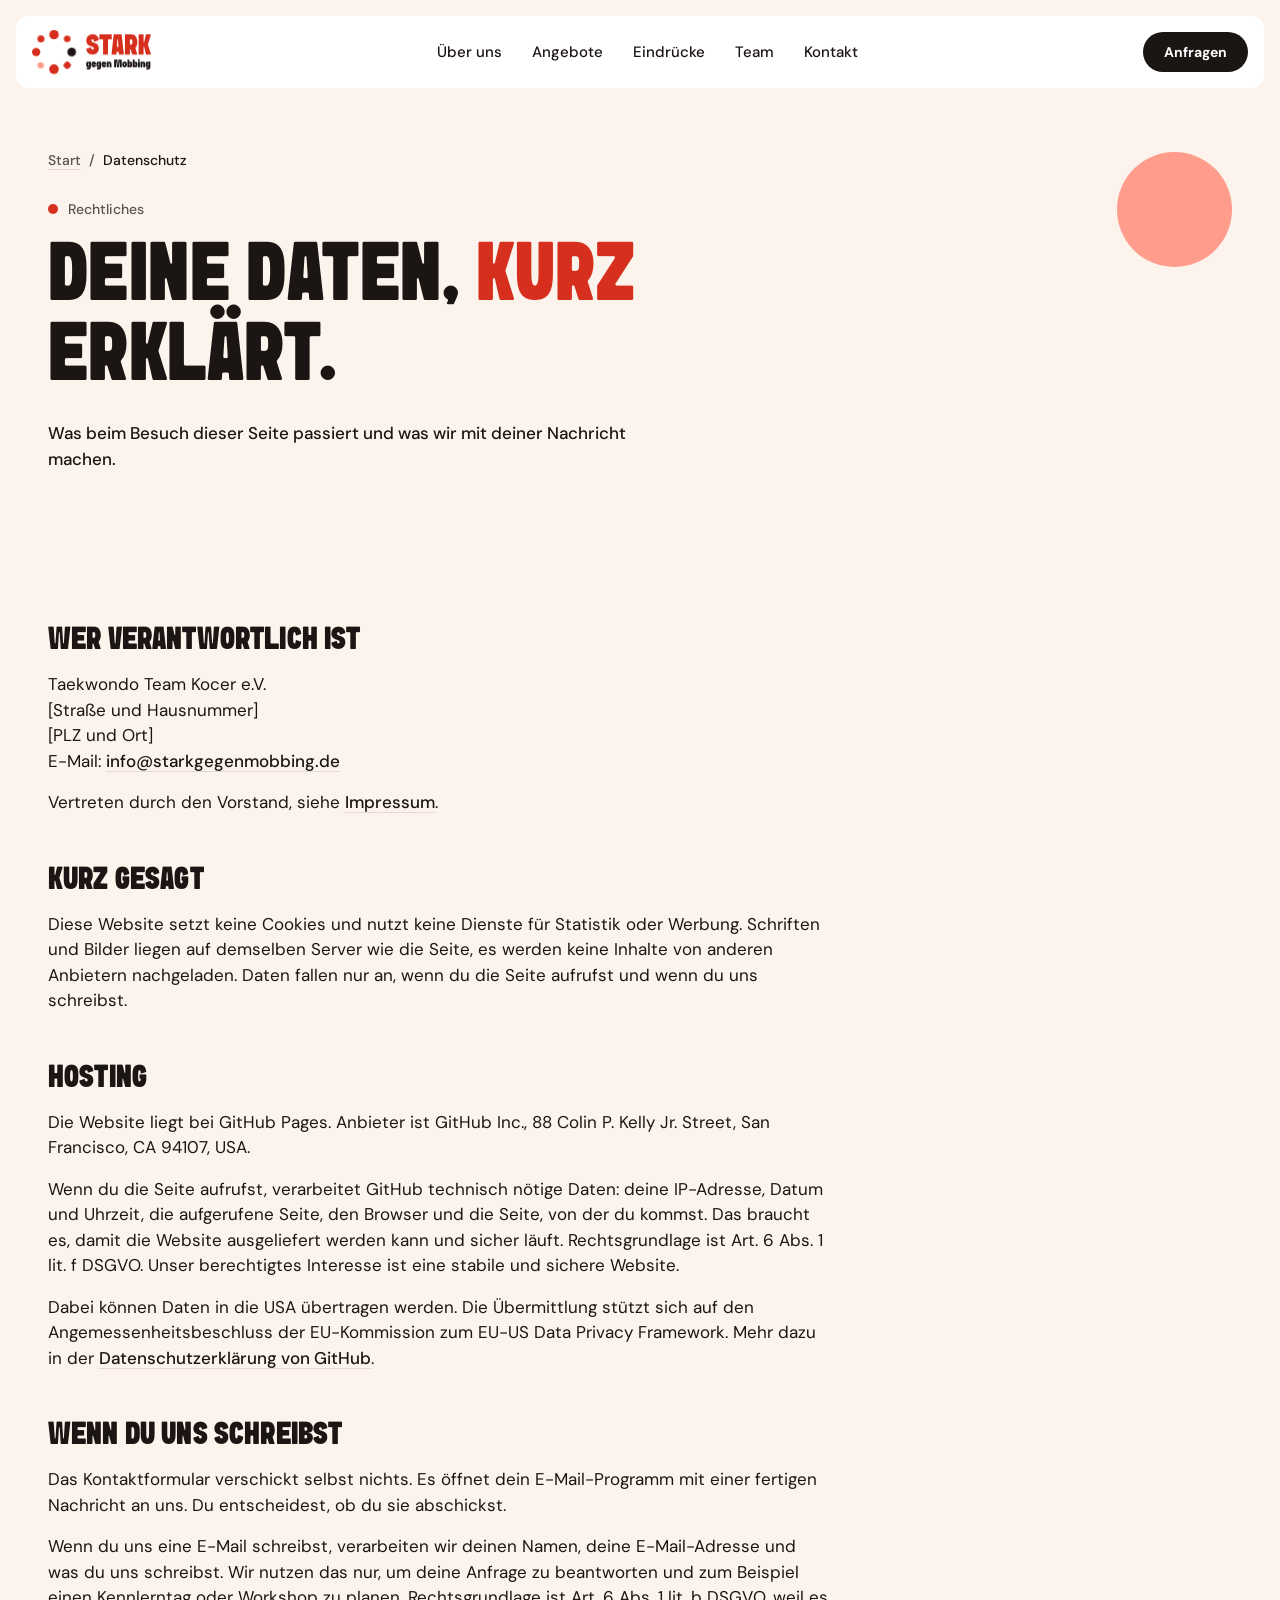
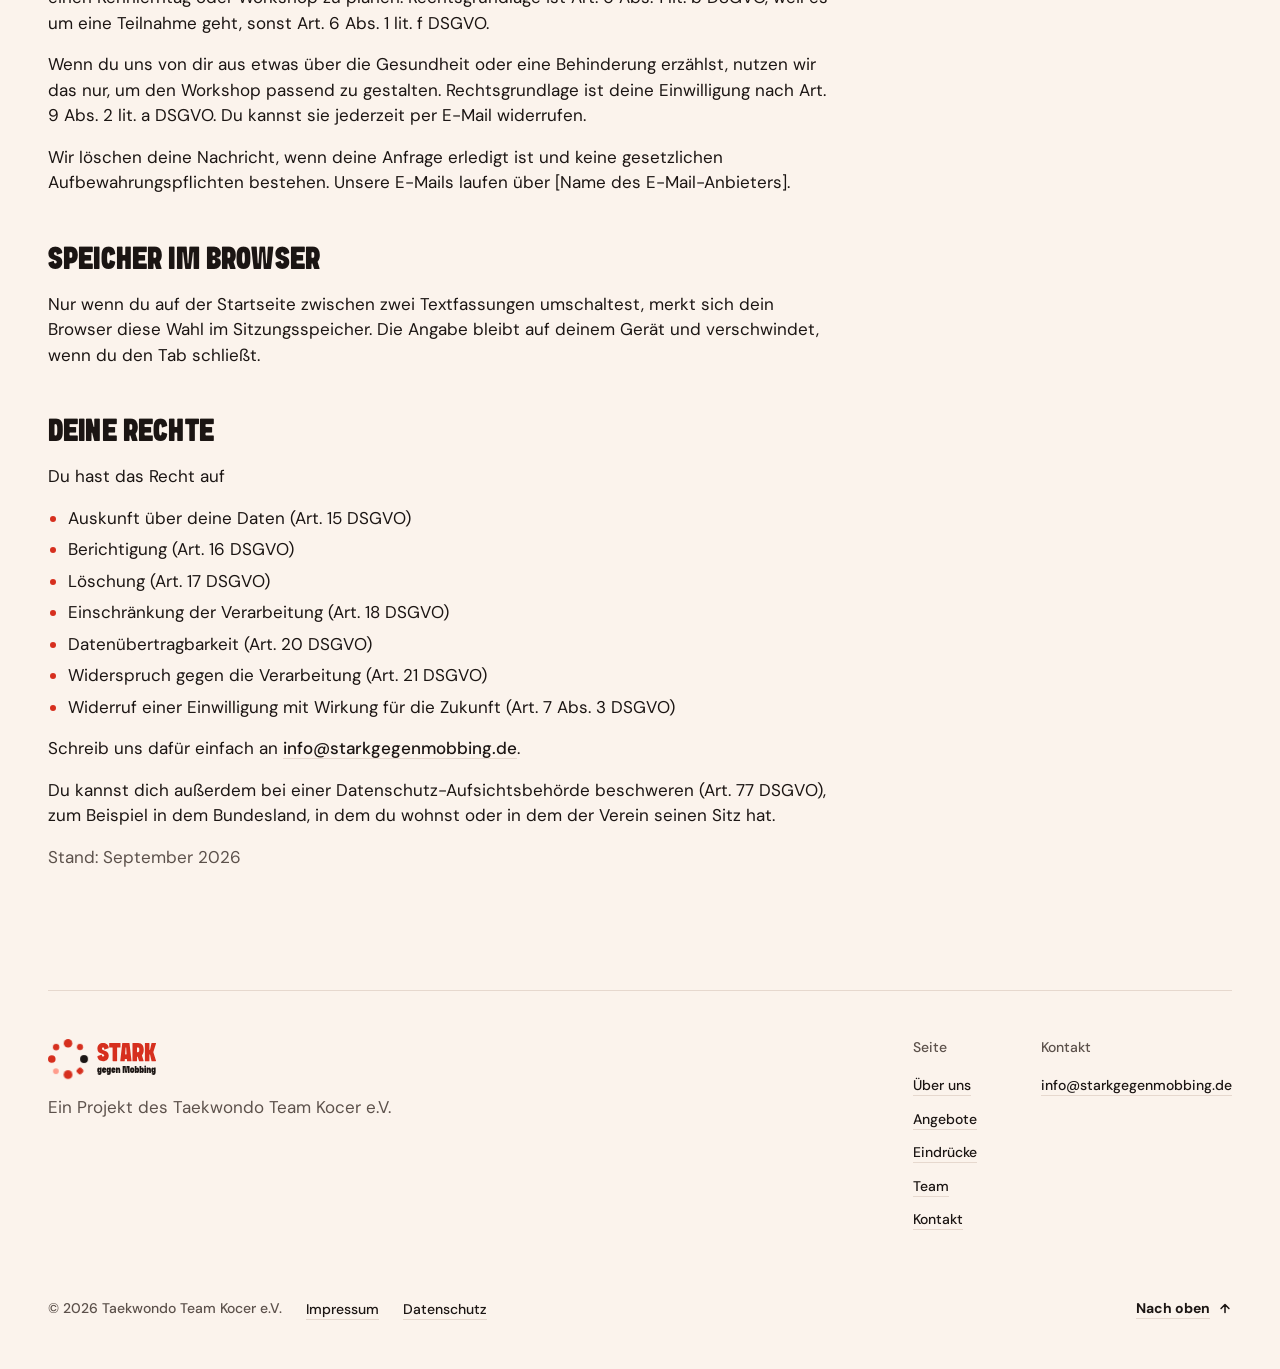
==== commit 56f721de: "DM Sans lokal eingebunden statt über Google Fonts Co-Authored-By: Claude Opus 5.5 <noreply@anthropic" ====
--- a/datenschutz.html
+++ b/datenschutz.html
@@ -6,9 +6,6 @@
   <title>Datenschutz · Stark gegen Mobbing</title>
   <meta name="description" content="Datenschutzerklärung der Website Stark gegen Mobbing: welche Daten anfallen, wofür und welche Rechte du hast.">
   <meta name="theme-color" content="#FBF3EC">
-  <link rel="preconnect" href="https://fonts.googleapis.com">
-  <link rel="preconnect" href="https://fonts.gstatic.com" crossorigin>
-  <link href="https://fonts.googleapis.com/css2?family=DM+Sans:wght@400;500;700&display=swap" rel="stylesheet">
   <link rel="stylesheet" href="styles.css">
   <script>
     /* Läuft vor dem ersten Paint: markiert JS, damit Reveal-Elemente nicht kurz
@@ -78,7 +75,7 @@
           <p>Vertreten durch den Vorstand, siehe <a href="impressum.html">Impressum</a>.</p>
 
           <h2>Kurz gesagt</h2>
-          <p>Diese Website setzt keine Cookies und nutzt keine Dienste für Statistik oder Werbung. Daten fallen nur an, wenn du die Seite aufrufst und wenn du uns schreibst.</p>
+          <p>Diese Website setzt keine Cookies und nutzt keine Dienste für Statistik oder Werbung. Schriften und Bilder liegen auf demselben Server wie die Seite, es werden keine Inhalte von anderen Anbietern nachgeladen. Daten fallen nur an, wenn du die Seite aufrufst und wenn du uns schreibst.</p>
 
           <!-- Hosting-Abschnitt anpassen, falls die Seite später woanders liegt (eigene Domain, anderer Anbieter). -->
           <h2>Hosting</h2>
@@ -86,9 +83,6 @@
           <p>Wenn du die Seite aufrufst, verarbeitet GitHub technisch nötige Daten: deine IP-Adresse, Datum und Uhrzeit, die aufgerufene Seite, den Browser und die Seite, von der du kommst. Das braucht es, damit die Website ausgeliefert werden kann und sicher läuft. Rechtsgrundlage ist Art. 6 Abs. 1 lit. f DSGVO. Unser berechtigtes Interesse ist eine stabile und sichere Website.</p>
           <p>Dabei können Daten in die USA übertragen werden. Die Übermittlung stützt sich auf den Angemessenheitsbeschluss der EU-Kommission zum EU-US Data Privacy Framework. Mehr dazu in der <a href="https://docs.github.com/de/site-policy/privacy-policies/github-general-privacy-statement">Datenschutzerklärung von GitHub</a>.</p>
 
-          <!-- Solange DM Sans über Google geladen wird. Werden die Schriften lokal eingebunden, diesen Abschnitt löschen. -->
-          <h2>Schriften von Google</h2>
-          <p>Für die Schrift DM Sans nutzt diese Seite Google Fonts. Anbieter ist Google Ireland Limited, Gordon House, Barrow Street, Dublin 4, Irland. Beim Aufruf lädt dein Browser die Schrift von Servern von Google. Dabei erfährt Google deine IP-Adresse. Rechtsgrundlage ist Art. 6 Abs. 1 lit. f DSGVO. Unser berechtigtes Interesse ist ein einheitliches Schriftbild. Mehr dazu in der <a href="https://policies.google.com/privacy?hl=de">Datenschutzerklärung von Google</a>.</p>
 
           <h2>Wenn du uns schreibst</h2>
           <p>Das Kontaktformular verschickt selbst nichts. Es öffnet dein E-Mail-Programm mit einer fertigen Nachricht an uns. Du entscheidest, ob du sie abschickst.</p>
--- a/styles.css
+++ b/styles.css
@@ -12,6 +12,56 @@
   font-weight: 400 700;
   font-style: normal;
   font-display: swap;
+}
+
+/* DM Sans lokal (SIL OFL, assets/fonts/OFL-DM-Sans.txt), keine Verbindung zu Google. */
+@font-face {
+  font-family: "DM Sans";
+  src: url("assets/fonts/dm-sans-latin-ext-400-normal.woff2") format("woff2");
+  font-weight: 400;
+  font-style: normal;
+  font-display: swap;
+  unicode-range: U+0100-02BA, U+02BD-02C5, U+02C7-02CC, U+02CE-02D7, U+02DD-02FF, U+0304, U+0308, U+0329, U+1D00-1DBF, U+1E00-1E9F, U+1EF2-1EFF, U+2020, U+20A0-20AB, U+20AD-20C0, U+2113, U+2C60-2C7F, U+A720-A7FF;
+}
+@font-face {
+  font-family: "DM Sans";
+  src: url("assets/fonts/dm-sans-latin-400-normal.woff2") format("woff2");
+  font-weight: 400;
+  font-style: normal;
+  font-display: swap;
+  unicode-range: U+0000-00FF, U+0131, U+0152-0153, U+02BB-02BC, U+02C6, U+02DA, U+02DC, U+0304, U+0308, U+0329, U+2000-206F, U+20AC, U+2122, U+2191, U+2193, U+2212, U+2215, U+FEFF, U+FFFD;
+}
+@font-face {
+  font-family: "DM Sans";
+  src: url("assets/fonts/dm-sans-latin-ext-500-normal.woff2") format("woff2");
+  font-weight: 500;
+  font-style: normal;
+  font-display: swap;
+  unicode-range: U+0100-02BA, U+02BD-02C5, U+02C7-02CC, U+02CE-02D7, U+02DD-02FF, U+0304, U+0308, U+0329, U+1D00-1DBF, U+1E00-1E9F, U+1EF2-1EFF, U+2020, U+20A0-20AB, U+20AD-20C0, U+2113, U+2C60-2C7F, U+A720-A7FF;
+}
+@font-face {
+  font-family: "DM Sans";
+  src: url("assets/fonts/dm-sans-latin-500-normal.woff2") format("woff2");
+  font-weight: 500;
+  font-style: normal;
+  font-display: swap;
+  unicode-range: U+0000-00FF, U+0131, U+0152-0153, U+02BB-02BC, U+02C6, U+02DA, U+02DC, U+0304, U+0308, U+0329, U+2000-206F, U+20AC, U+2122, U+2191, U+2193, U+2212, U+2215, U+FEFF, U+FFFD;
+}
+@font-face {
+  font-family: "DM Sans";
+  src: url("assets/fonts/dm-sans-latin-ext-700-normal.woff2") format("woff2");
+  font-weight: 700;
+  font-style: normal;
+  font-display: swap;
+  unicode-range: U+0100-02BA, U+02BD-02C5, U+02C7-02CC, U+02CE-02D7, U+02DD-02FF, U+0304, U+0308, U+0329, U+1D00-1DBF, U+1E00-1E9F, U+1EF2-1EFF, U+2020, U+20A0-20AB, U+20AD-20C0, U+2113, U+2C60-2C7F, U+A720-A7FF;
+}
+@font-face {
+  font-family: "DM Sans";
+  src: url("assets/fonts/dm-sans-latin-700-normal.woff2") format("woff2");
+  font-weight: 700;
+  font-style: normal;
+  font-display: swap;
+  unicode-range: U+0000-00FF, U+0131, U+0152-0153, U+02BB-02BC, U+02C6, U+02DA, U+02DC, U+0304, U+0308, U+0329, U+2000-206F, U+20AC, U+2122, U+2191, U+2193, U+2212, U+2215, U+FEFF, U+FFFD;
 }
 
 /* ---------- Tokens ---------- */
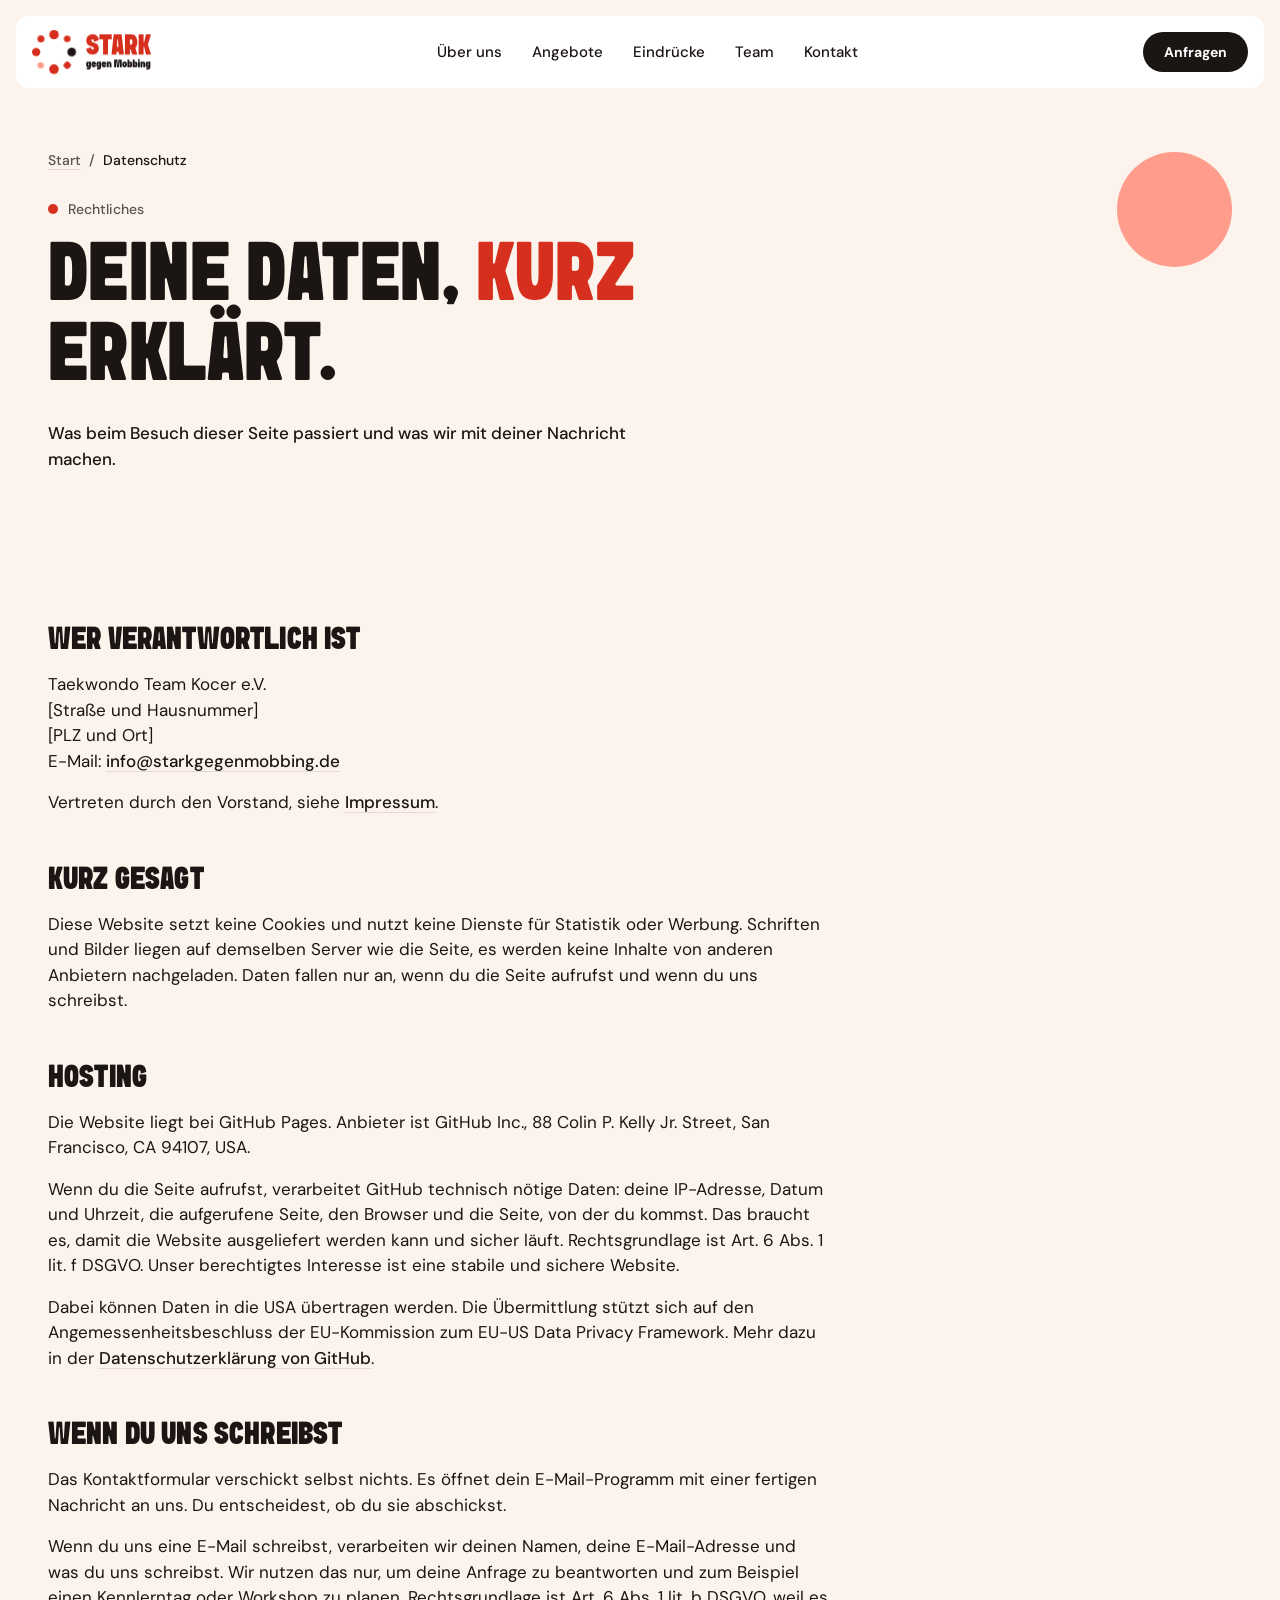
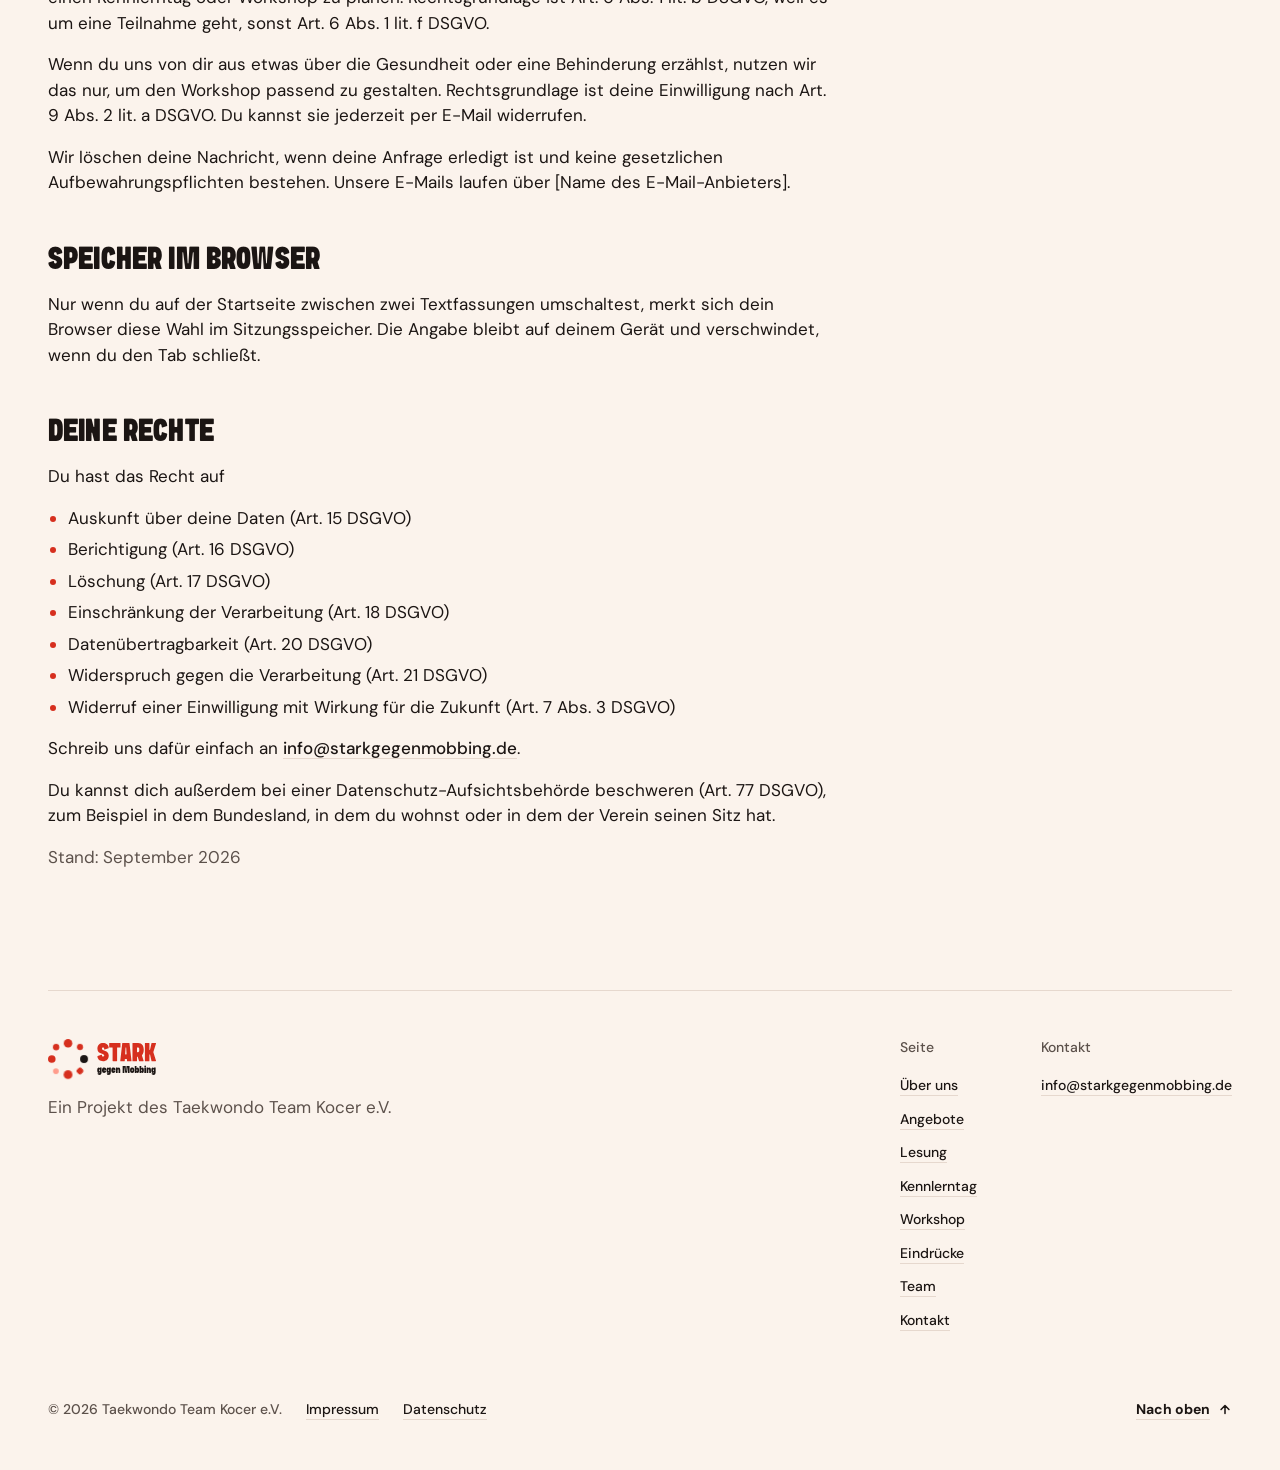
==== commit 2be5880c: "Neue Version: Unterseiten Kennlerntag, Lesung, Workshop und neue Bilder Co-Authored-By: Claude Opus " ====
--- a/datenschutz.html
+++ b/datenschutz.html
@@ -133,6 +133,9 @@
             <ul class="footer-links">
               <li><a class="text-link text-link--quiet" href="index.html#ueber-uns">Über uns</a></li>
               <li><a class="text-link text-link--quiet" href="index.html#angebote">Angebote</a></li>
+              <li><a class="text-link text-link--quiet" href="lesung.html">Lesung</a></li>
+              <li><a class="text-link text-link--quiet" href="kennlerntag.html">Kennlerntag</a></li>
+              <li><a class="text-link text-link--quiet" href="workshop.html">Workshop</a></li>
               <li><a class="text-link text-link--quiet" href="index.html#eindruecke">Eindrücke</a></li>
               <li><a class="text-link text-link--quiet" href="index.html#team">Team</a></li>
               <li><a class="text-link text-link--quiet" href="index.html#kontakt">Kontakt</a></li>
--- a/styles.css
+++ b/styles.css
@@ -1460,6 +1460,19 @@
 @media (min-width: 768px) { .card-grid { grid-template-columns: repeat(2, minmax(0, 1fr)); } }
 @media (min-width: 1024px) { .card-grid { grid-template-columns: repeat(3, minmax(0, 1fr)); } }
 
+/* Kartenraster mit Bild: Illustration steht auf der Karte und ragt über die obere Kante,
+   gleiche Mechanik wie die Angebotskarten der Startseite (.offer-art). Formen an die untere Kante. */
+.card-grid--art { padding-top: 56px; row-gap: 80px; }
+@media (min-width: 1024px) { .card-grid--art { row-gap: var(--space-3); } }
+.card-art {
+  display: block;
+  height: 152px; width: auto; max-width: 100%;
+  object-fit: contain; object-position: left bottom;
+  margin-top: calc(-1 * var(--card-pad) - 56px);
+  justify-self: start;
+}
+@media (min-width: 1024px) { .card-art { height: 168px; } }
+
 /* Text und Bild */
 .split { display: grid; gap: var(--space-6); align-items: center; margin-top: var(--space-6); }
 .split-text { display: grid; gap: var(--space-2); justify-items: start; max-width: 60ch; }
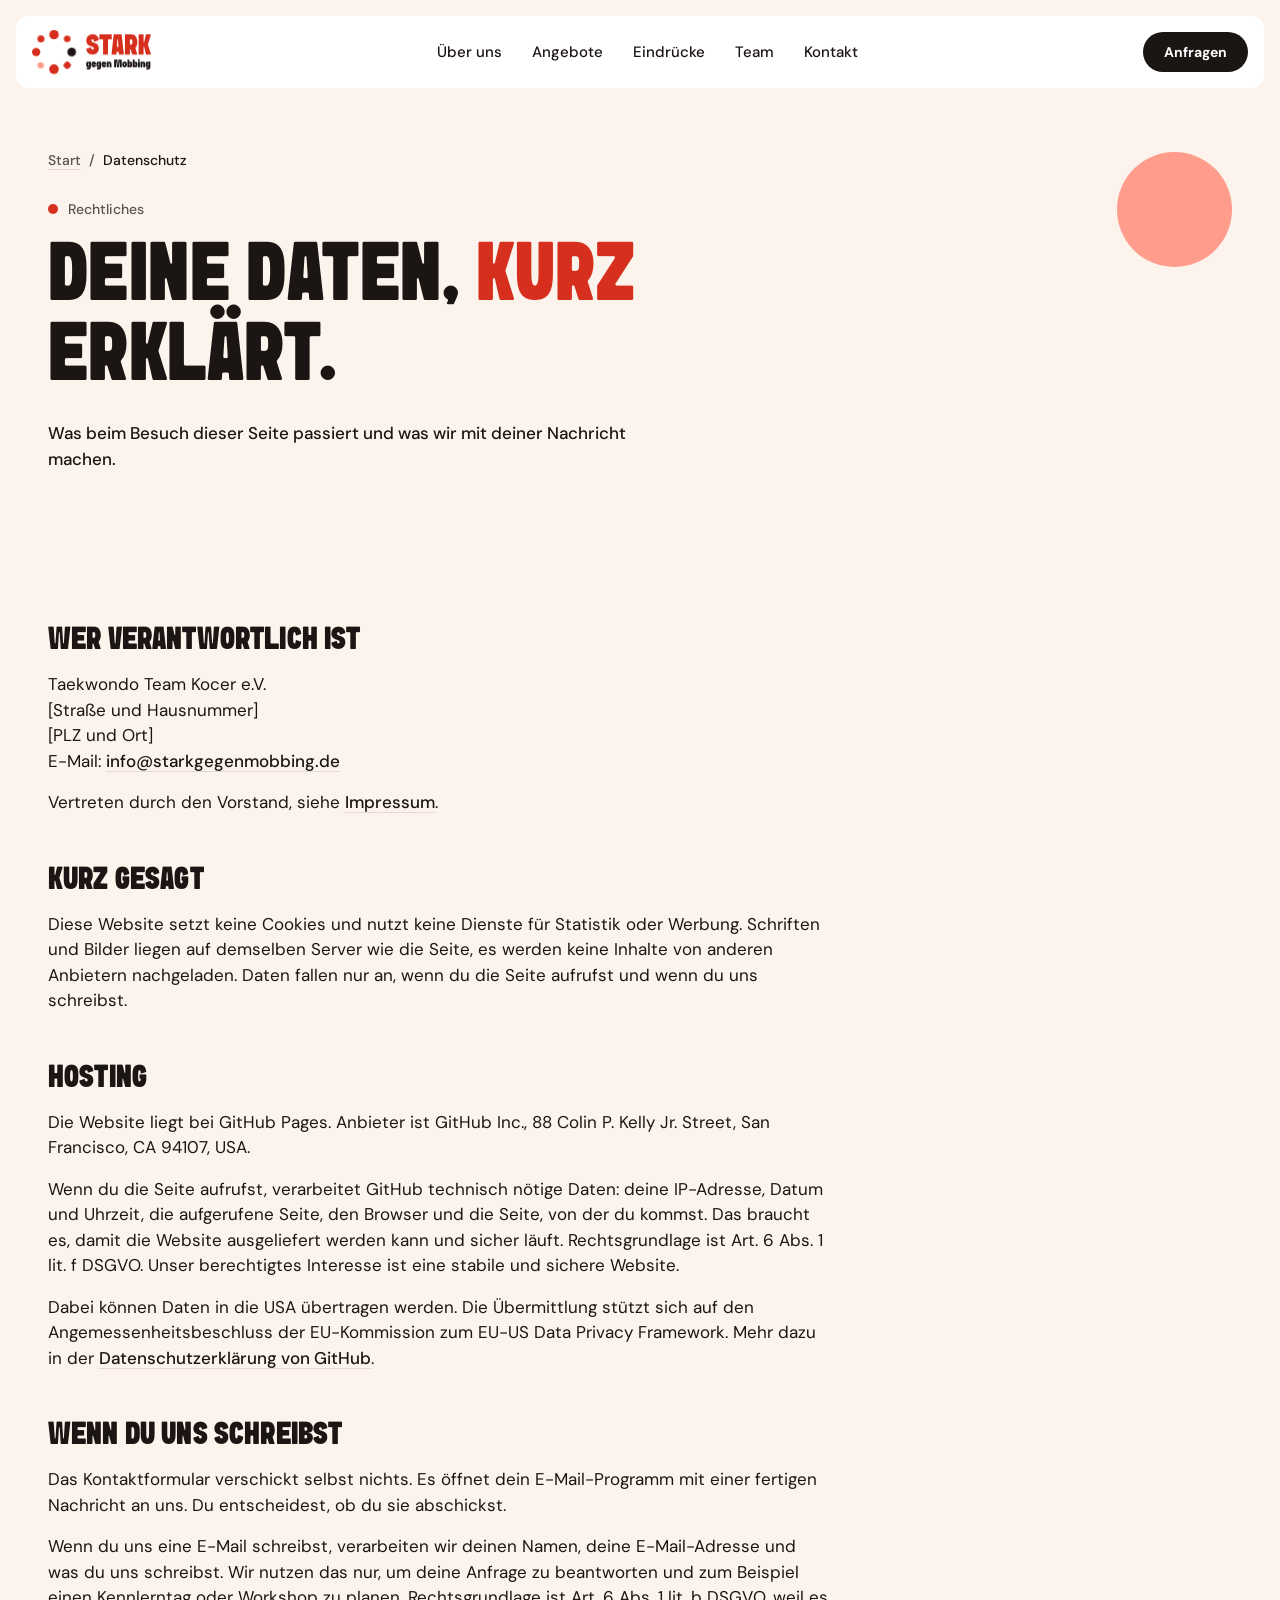
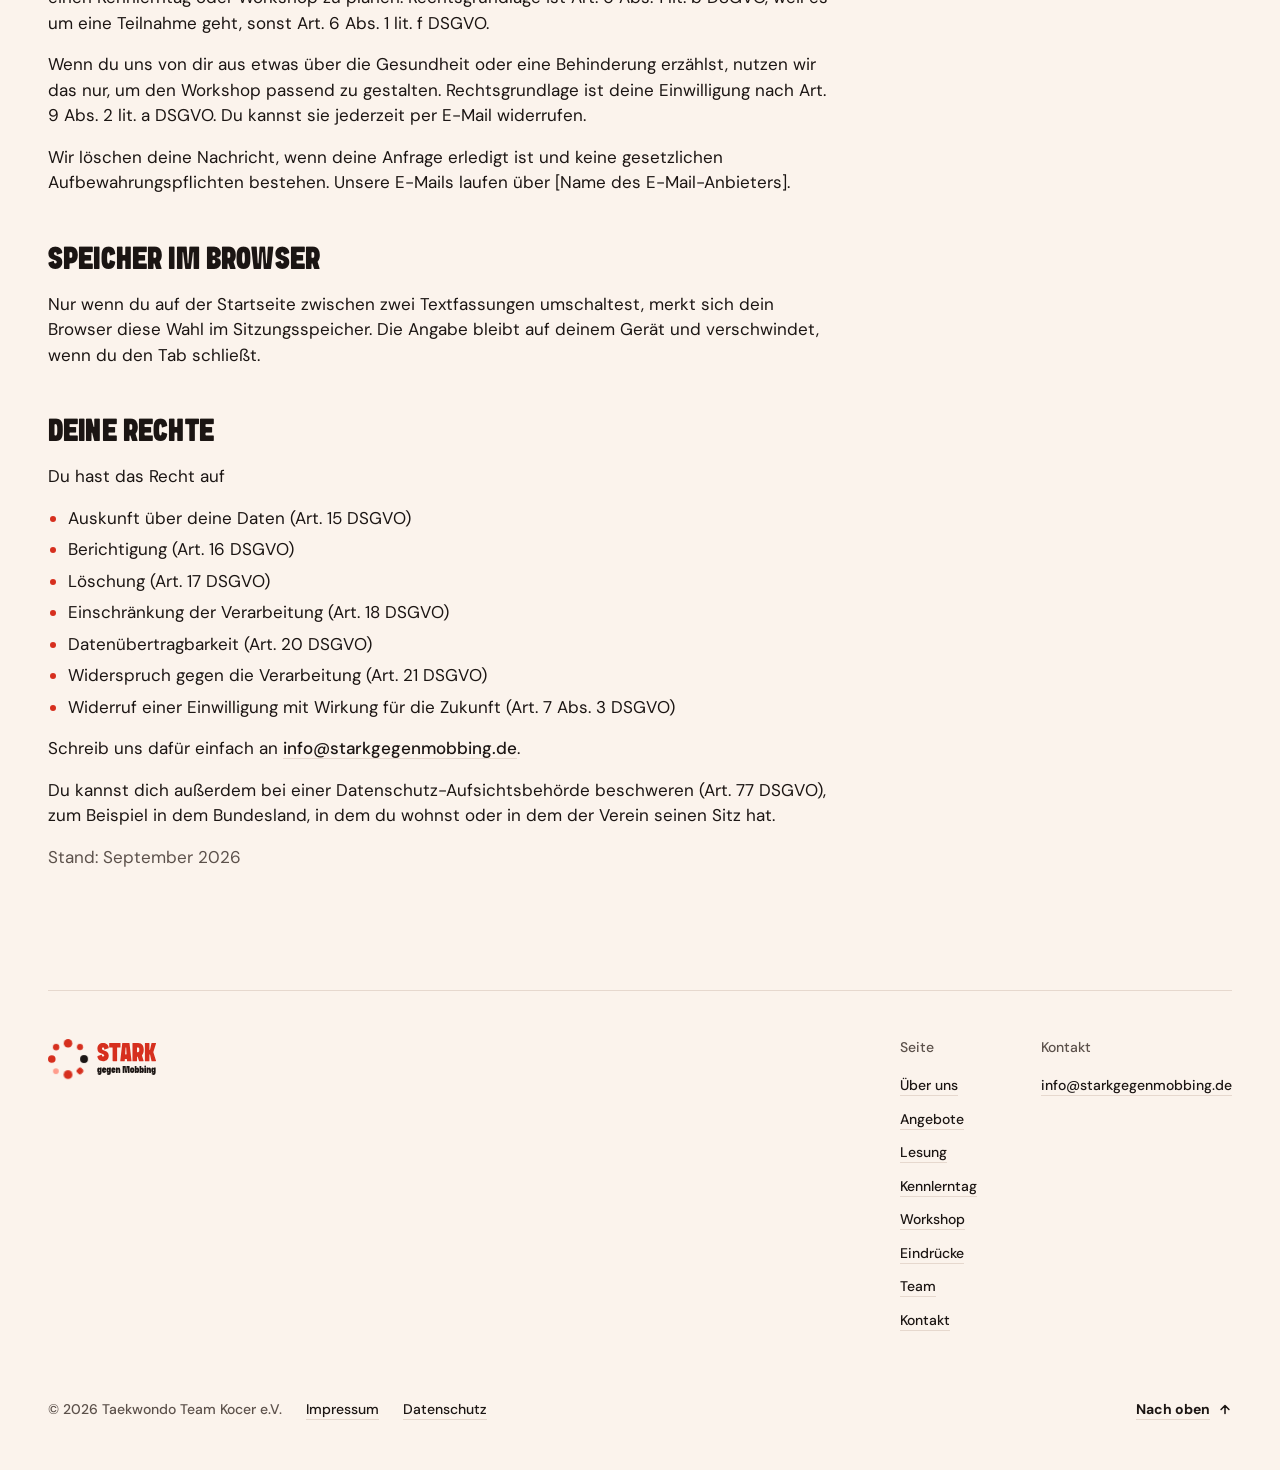
==== commit 69e5badd: "Footer: Zeile „Ein Projekt des Taekwondo Team Kocer e.V.“ entfernt Co-Authored-By: Claude Opus 5.5 <" ====
--- a/datenschutz.html
+++ b/datenschutz.html
@@ -125,7 +125,6 @@
               <path d="M171.06 103.11C171.06 104.79 170.60 106.08 169.64 106.08C168.69 106.08 168.21 104.79 168.21 103.11C168.21 101.42 168.70 100.13 169.64 100.13C170.60 100.14 171.06 101.42 171.06 103.11ZM168.39 112.57L163.56 114.15C163.42 114.19 163.32 114.28 163.26 114.42C163.20 114.55 163.20 114.68 163.25 114.82C164.47 117.91 166.99 118.67 169.64 118.67C173.33 118.67 176.79 117.19 176.79 109.98L176.79 94.92C176.79 94.64 176.56 94.42 176.28 94.42L171.57 94.42C171.30 94.42 171.07 94.64 171.07 94.92L171.07 96.42C171.07 96.53 171.00 96.63 170.89 96.66C170.78 96.69 170.67 96.64 170.61 96.55C169.84 95.18 168.70 94.42 167.19 94.42C164.11 94.42 162.50 97.76 162.50 103.11C162.50 108.46 164.11 111.80 167.19 111.80C168.70 111.80 169.84 111.04 170.61 109.68C170.67 109.58 170.78 109.53 170.89 109.56C171.00 109.59 171.07 109.68 171.07 109.80L171.07 109.98C171.07 112.44 170.38 112.95 169.64 112.95C169.38 112.95 169.12 112.88 168.89 112.68C168.74 112.55 168.56 112.51 168.39 112.57ZM184.89 101.30C184.68 101.30 184.50 101.18 184.42 100.98C184.34 100.79 184.38 100.58 184.53 100.43C184.76 100.21 185.04 100.13 185.32 100.13C185.60 100.13 185.87 100.21 186.10 100.43C186.25 100.58 186.30 100.79 186.22 100.98C186.14 101.18 185.96 101.30 185.75 101.30ZM178.17 103.11C178.17 110.32 181.63 111.80 185.32 111.80C188.27 111.80 191.06 110.85 192.07 106.80C192.13 106.55 191.99 106.28 191.74 106.20L187.16 104.71C187.03 104.66 186.90 104.67 186.77 104.74C186.65 104.80 186.57 104.90 186.52 105.03C186.26 105.87 185.80 106.08 185.32 106.08C184.70 106.08 184.10 105.72 183.94 104.13C183.92 103.98 183.97 103.85 184.06 103.74C184.16 103.63 184.29 103.57 184.44 103.57L191.67 103.57C191.81 103.57 191.93 103.52 192.03 103.42C192.12 103.32 192.17 103.21 192.17 103.07C192.15 99.02 191.72 94.42 185.32 94.42C181.63 94.42 178.17 95.90 178.17 103.11ZM201.69 103.11C201.69 104.79 201.22 106.08 200.26 106.08C199.32 106.08 198.83 104.79 198.83 103.11C198.83 101.42 199.32 100.13 200.26 100.13C201.22 100.14 201.69 101.42 201.69 103.11ZM199.01 112.57L194.18 114.15C194.05 114.19 193.94 114.28 193.88 114.42C193.83 114.55 193.82 114.68 193.87 114.82C195.09 117.91 197.61 118.67 200.26 118.67C203.96 118.67 207.41 117.19 207.41 109.98L207.41 94.92C207.41 94.64 207.19 94.42 206.91 94.42L202.20 94.42C201.92 94.42 201.70 94.64 201.70 94.92L201.70 96.42C201.70 96.53 201.62 96.63 201.51 96.66C201.41 96.69 201.29 96.64 201.24 96.55C200.46 95.18 199.33 94.42 197.82 94.42C194.73 94.42 193.12 97.76 193.12 103.11C193.12 108.46 194.73 111.80 197.82 111.80C199.32 111.80 200.46 111.04 201.24 109.68C201.29 109.58 201.41 109.53 201.51 109.56C201.62 109.59 201.70 109.68 201.70 109.80L201.70 109.98C201.70 112.44 201.00 112.95 200.27 112.95C200.00 112.95 199.74 112.88 199.51 112.68C199.37 112.55 199.18 112.51 199.01 112.57ZM215.51 101.30C215.30 101.30 215.12 101.18 215.04 100.98C214.96 100.79 215.01 100.58 215.16 100.43C215.39 100.21 215.66 100.13 215.94 100.13C216.22 100.13 216.50 100.21 216.73 100.43C216.88 100.58 216.92 100.79 216.84 100.98C216.76 101.18 216.58 101.30 216.37 101.30ZM208.79 103.11C208.79 110.32 212.25 111.80 215.94 111.80C218.89 111.80 221.69 110.85 222.69 106.80C222.76 106.55 222.61 106.28 222.36 106.20L217.78 104.71C217.65 104.66 217.52 104.67 217.40 104.74C217.27 104.80 217.19 104.90 217.15 105.03C216.89 105.87 216.42 106.08 215.94 106.08C215.32 106.08 214.73 105.72 214.56 104.13C214.55 103.98 214.59 103.85 214.69 103.74C214.79 103.63 214.91 103.57 215.06 103.57L222.29 103.57C222.43 103.57 222.55 103.52 222.65 103.42C222.75 103.32 222.80 103.21 222.80 103.07C222.77 99.02 222.34 94.42 215.94 94.42C212.25 94.42 208.79 95.90 208.79 103.11ZM224.17 94.92L224.17 111.29C224.17 111.57 224.40 111.80 224.68 111.80L229.38 111.80C229.66 111.80 229.89 111.57 229.89 111.29L229.89 103.11C229.89 101.42 230.35 100.13 231.32 100.13C232.26 100.13 232.74 101.42 232.74 103.11L232.74 111.29C232.74 111.57 232.97 111.80 233.25 111.80L237.96 111.80C238.24 111.80 238.46 111.57 238.46 111.29L238.46 103.11C238.46 97.76 236.85 94.42 233.76 94.42C232.26 94.42 231.12 95.17 230.34 96.54C230.28 96.64 230.17 96.68 230.07 96.66C229.96 96.63 229.88 96.53 229.88 96.42L229.88 94.92C229.88 94.64 229.66 94.42 229.38 94.42L224.67 94.42C224.40 94.42 224.17 94.64 224.17 94.92ZM246.35 89.20L246.35 111.30C246.35 111.57 246.57 111.80 246.85 111.80L251.56 111.80C251.84 111.80 252.06 111.57 252.06 111.30L252.06 94.77C252.06 94.58 252.20 94.43 252.39 94.41C252.57 94.40 252.74 94.52 252.77 94.71L254.86 111.37C254.89 111.62 255.10 111.79 255.35 111.79L260.22 111.79C260.47 111.79 260.68 111.62 260.71 111.37L262.80 94.71C262.83 94.52 263.00 94.40 263.18 94.41C263.36 94.43 263.50 94.58 263.50 94.77L263.50 111.29C263.50 111.57 263.73 111.80 264.01 111.80L268.72 111.80C268.99 111.80 269.22 111.57 269.22 111.29L269.22 89.20C269.22 88.92 268.99 88.69 268.72 88.69C265.71 88.69 262.70 88.69 259.69 88.69C259.42 88.69 259.20 88.90 259.18 89.17L258.18 105.72C258.16 105.92 257.99 106.07 257.78 106.07C257.58 106.07 257.40 105.92 257.39 105.72L256.38 89.17C256.36 88.90 256.15 88.70 255.88 88.70C252.87 88.70 249.86 88.70 246.85 88.70C246.57 88.70 246.35 88.92 246.35 89.20ZM277.82 106.08C277.08 106.08 276.39 105.57 276.39 103.11C276.39 100.64 277.08 100.13 277.82 100.13C278.55 100.13 279.25 100.64 279.25 103.11C279.25 105.57 278.56 106.08 277.82 106.08ZM270.67 103.11C270.67 110.32 274.12 111.80 277.82 111.80C281.51 111.80 284.97 110.32 284.97 103.11C284.97 95.89 281.51 94.42 277.82 94.42C274.12 94.42 270.67 95.90 270.67 103.11ZM293.49 106.08C292.53 106.08 292.06 104.79 292.06 103.11C292.06 101.42 292.52 100.13 293.49 100.13C294.43 100.13 294.92 101.42 294.92 103.11C294.92 104.79 294.43 106.08 293.49 106.08ZM286.34 89.20L286.34 111.30C286.34 111.58 286.57 111.80 286.85 111.80L291.56 111.80C291.83 111.80 292.06 111.58 292.06 111.30L292.06 109.79C292.06 109.68 292.14 109.59 292.24 109.56C292.35 109.53 292.46 109.58 292.52 109.67C293.30 111.04 294.43 111.80 295.94 111.80C299.03 111.80 300.64 108.45 300.64 103.11C300.64 97.76 299.03 94.42 295.94 94.42C294.44 94.42 293.30 95.17 292.52 96.54C292.46 96.64 292.35 96.69 292.25 96.66C292.14 96.63 292.06 96.53 292.06 96.42L292.06 89.20C292.06 88.93 291.84 88.70 291.56 88.70L286.85 88.70C286.57 88.70 286.34 88.93 286.34 89.20ZM309.23 106.08C308.27 106.08 307.80 104.79 307.80 103.11C307.80 101.42 308.27 100.13 309.23 100.13C310.17 100.13 310.66 101.42 310.66 103.11C310.67 104.79 310.17 106.08 309.23 106.08ZM302.08 89.20L302.08 111.30C302.08 111.58 302.31 111.80 302.59 111.80L307.30 111.80C307.57 111.80 307.80 111.58 307.80 111.30L307.80 109.79C307.80 109.68 307.88 109.59 307.98 109.56C308.09 109.53 308.21 109.58 308.26 109.67C309.04 111.04 310.17 111.80 311.68 111.80C314.77 111.80 316.38 108.45 316.38 103.11C316.38 97.76 314.77 94.42 311.68 94.42C310.18 94.42 309.04 95.17 308.26 96.54C308.21 96.64 308.09 96.69 307.99 96.66C307.88 96.63 307.81 96.53 307.81 96.42L307.81 89.20C307.81 88.93 307.58 88.70 307.30 88.70L302.59 88.70C302.32 88.70 302.08 88.93 302.08 89.20ZM317.83 90.41C317.83 91.98 319.11 93.27 320.69 93.27C322.26 93.27 323.55 91.98 323.55 90.41C323.55 88.84 322.26 87.55 320.69 87.55C319.11 87.55 317.83 88.84 317.83 90.41ZM317.83 94.92L317.83 111.29C317.83 111.57 318.05 111.80 318.33 111.80L323.04 111.80C323.32 111.80 323.54 111.57 323.54 111.29L323.54 94.92C323.54 94.64 323.32 94.42 323.04 94.42L318.33 94.42C318.05 94.42 317.83 94.64 317.83 94.92ZM325.42 94.92L325.42 111.29C325.42 111.57 325.64 111.80 325.92 111.80L330.63 111.80C330.91 111.80 331.13 111.57 331.13 111.29L331.13 103.11C331.13 101.42 331.60 100.13 332.56 100.13C333.50 100.13 333.99 101.42 333.99 103.11L333.99 111.29C333.99 111.57 334.21 111.80 334.49 111.80L339.20 111.80C339.48 111.80 339.71 111.57 339.71 111.29L339.71 103.11C339.71 97.76 338.09 94.42 335.01 94.42C333.50 94.42 332.36 95.17 331.58 96.54C331.53 96.64 331.42 96.68 331.31 96.66C331.20 96.63 331.13 96.53 331.13 96.42L331.13 94.92C331.13 94.64 330.90 94.42 330.62 94.42L325.92 94.42C325.64 94.42 325.42 94.64 325.42 94.92ZM349.49 103.11C349.49 104.79 349.03 106.08 348.07 106.08C347.13 106.08 346.64 104.79 346.64 103.11C346.64 101.42 347.13 100.13 348.07 100.13C349.03 100.14 349.49 101.42 349.49 103.11ZM346.82 112.57L341.99 114.15C341.85 114.19 341.75 114.28 341.69 114.42C341.63 114.55 341.63 114.68 341.68 114.82C342.90 117.91 345.42 118.67 348.07 118.67C351.76 118.67 355.22 117.19 355.22 109.98L355.22 94.92C355.22 94.64 354.99 94.42 354.71 94.42L350.01 94.42C349.73 94.42 349.50 94.64 349.50 94.92L349.50 96.42C349.50 96.53 349.43 96.63 349.32 96.66C349.21 96.69 349.10 96.64 349.05 96.55C348.27 95.18 347.13 94.42 345.62 94.42C342.54 94.42 340.93 97.76 340.93 103.11C340.93 108.46 342.54 111.80 345.62 111.80C347.13 111.80 348.27 111.04 349.05 109.68C349.10 109.58 349.21 109.53 349.32 109.56C349.43 109.59 349.50 109.68 349.50 109.80L349.50 109.98C349.50 112.44 348.81 112.95 348.07 112.95C347.81 112.95 347.55 112.88 347.32 112.68C347.17 112.55 346.99 112.51 346.82 112.57Z" fill="#1B1513"/>
               </svg>
             </a>
-            <p class="muted footer-claim">Ein Projekt des Taekwondo Team Kocer&nbsp;e.V.</p>
           </div>
 
           <nav class="footer-nav" aria-label="Footer">
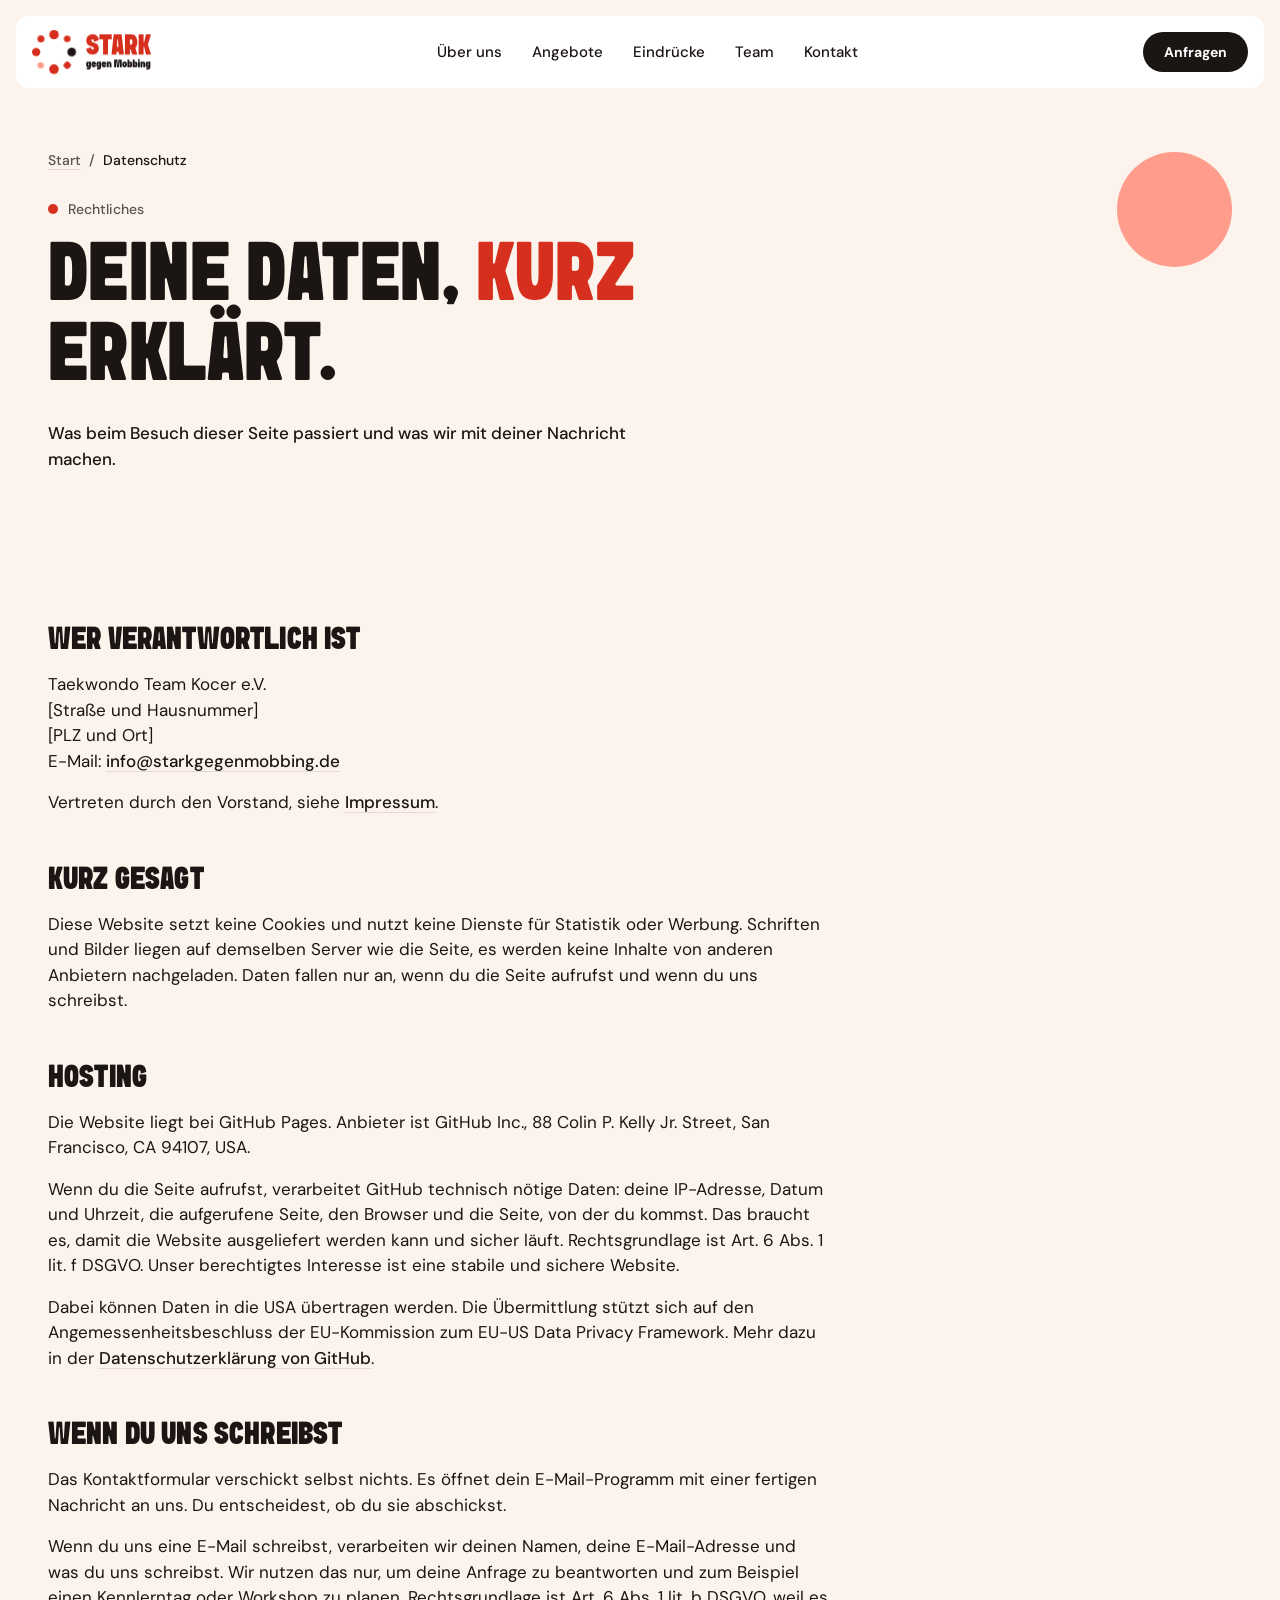
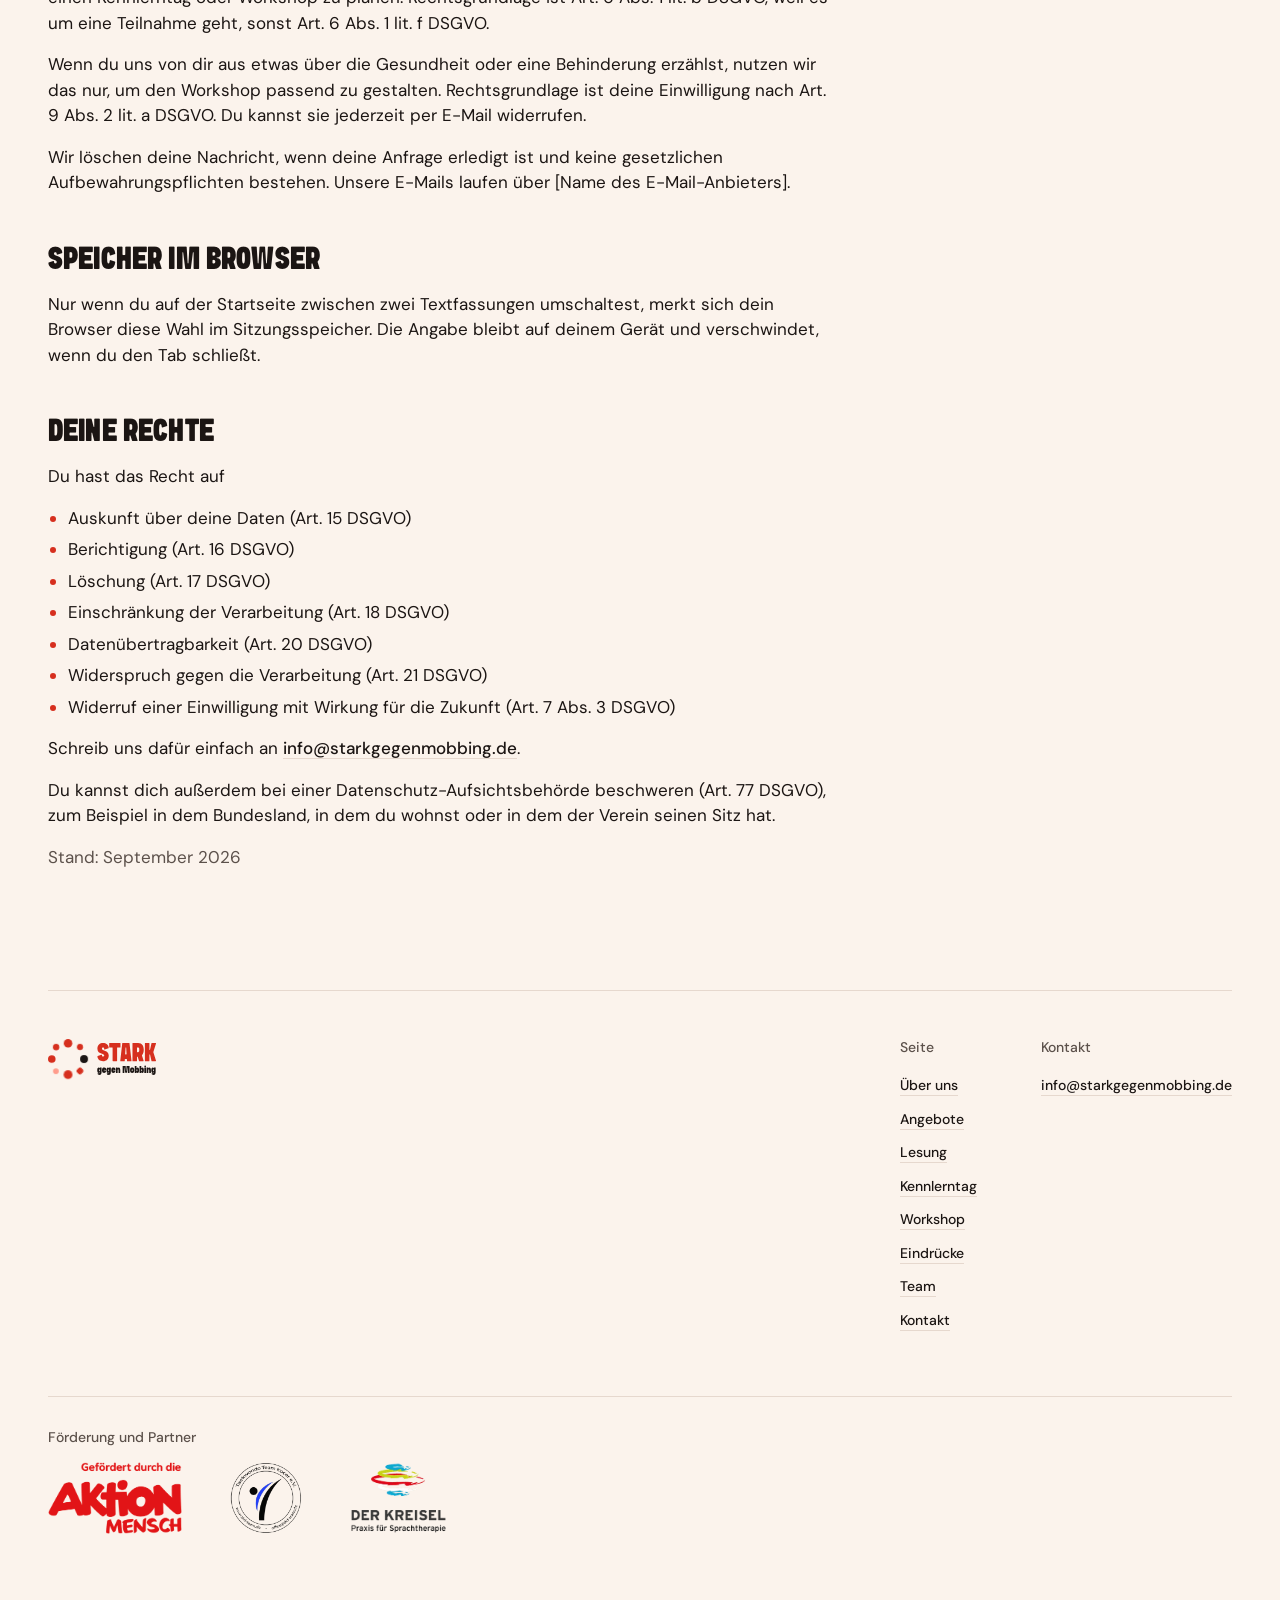
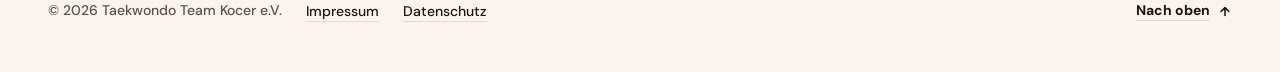
==== commit b3a96164: "Footer: Förderlogo Aktion Mensch und Partnerlogos (Taekwondo Team Kocer, Der Kreisel) Logos freigest" ====
--- a/datenschutz.html
+++ b/datenschutz.html
@@ -149,6 +149,15 @@
           </div>
         </div>
 
+        <div class="footer-partner">
+          <p class="label footer-heading">Förderung und Partner</p>
+          <ul class="footer-partner-logos">
+            <li><a href="https://www.aktion-mensch.de" rel="noopener"><img src="assets/img/partner/aktion-mensch-foerderlogo.webp" width="134" height="72" alt="Gefördert durch die Aktion Mensch" loading="lazy"></a></li>
+            <li><a href="https://www.tkd-team.de" rel="noopener"><img src="assets/img/partner/taekwondo-team-kocer.webp" width="72" height="72" alt="Taekwondo Team Kocer e.V." loading="lazy"></a></li>
+            <li><img src="assets/img/partner/der-kreisel.webp" width="97" height="72" alt="Der Kreisel – Praxis für Sprachtherapie" loading="lazy"></li>
+          </ul>
+        </div>
+
         <div class="footer-bottom">
           <p class="label muted footer-copy">© 2026 Taekwondo Team Kocer&nbsp;e.V.</p>
           <ul class="footer-legal" aria-label="Rechtliches">
--- a/styles.css
+++ b/styles.css
@@ -1289,6 +1289,20 @@
   gap: var(--space-2) var(--space-3);
   margin-top: var(--space-6);
 }
+/* Förderung und Partner: fremde Logos in Originalfarben, freigestellt (Quellen: LOGO/Partner) */
+.footer-partner {
+  margin-top: var(--space-6);
+  padding-top: var(--space-4);
+  border-top: 1px solid var(--hairline);
+}
+.footer-partner-logos {
+  display: flex;
+  flex-wrap: wrap;
+  align-items: center;
+  gap: var(--space-3) var(--space-6);
+}
+.footer-partner-logos a { display: block; border-radius: 4px; }
+.footer-partner-logos img { display: block; width: auto; height: 56px; }
 .footer-legal { display: flex; flex-wrap: wrap; gap: var(--space-3); }
 .footer-top { margin-left: auto; }
 .footer-top:hover .text-link-icon { transform: translateY(-3px); }
@@ -1300,6 +1314,8 @@
     column-gap: var(--space-8);
   }
   .footer-bottom { margin-top: var(--space-8); }
+  .footer-partner { margin-top: var(--space-8); }
+  .footer-partner-logos img { height: 72px; }
 }
 
 /* ---------- Keyframes ---------- */
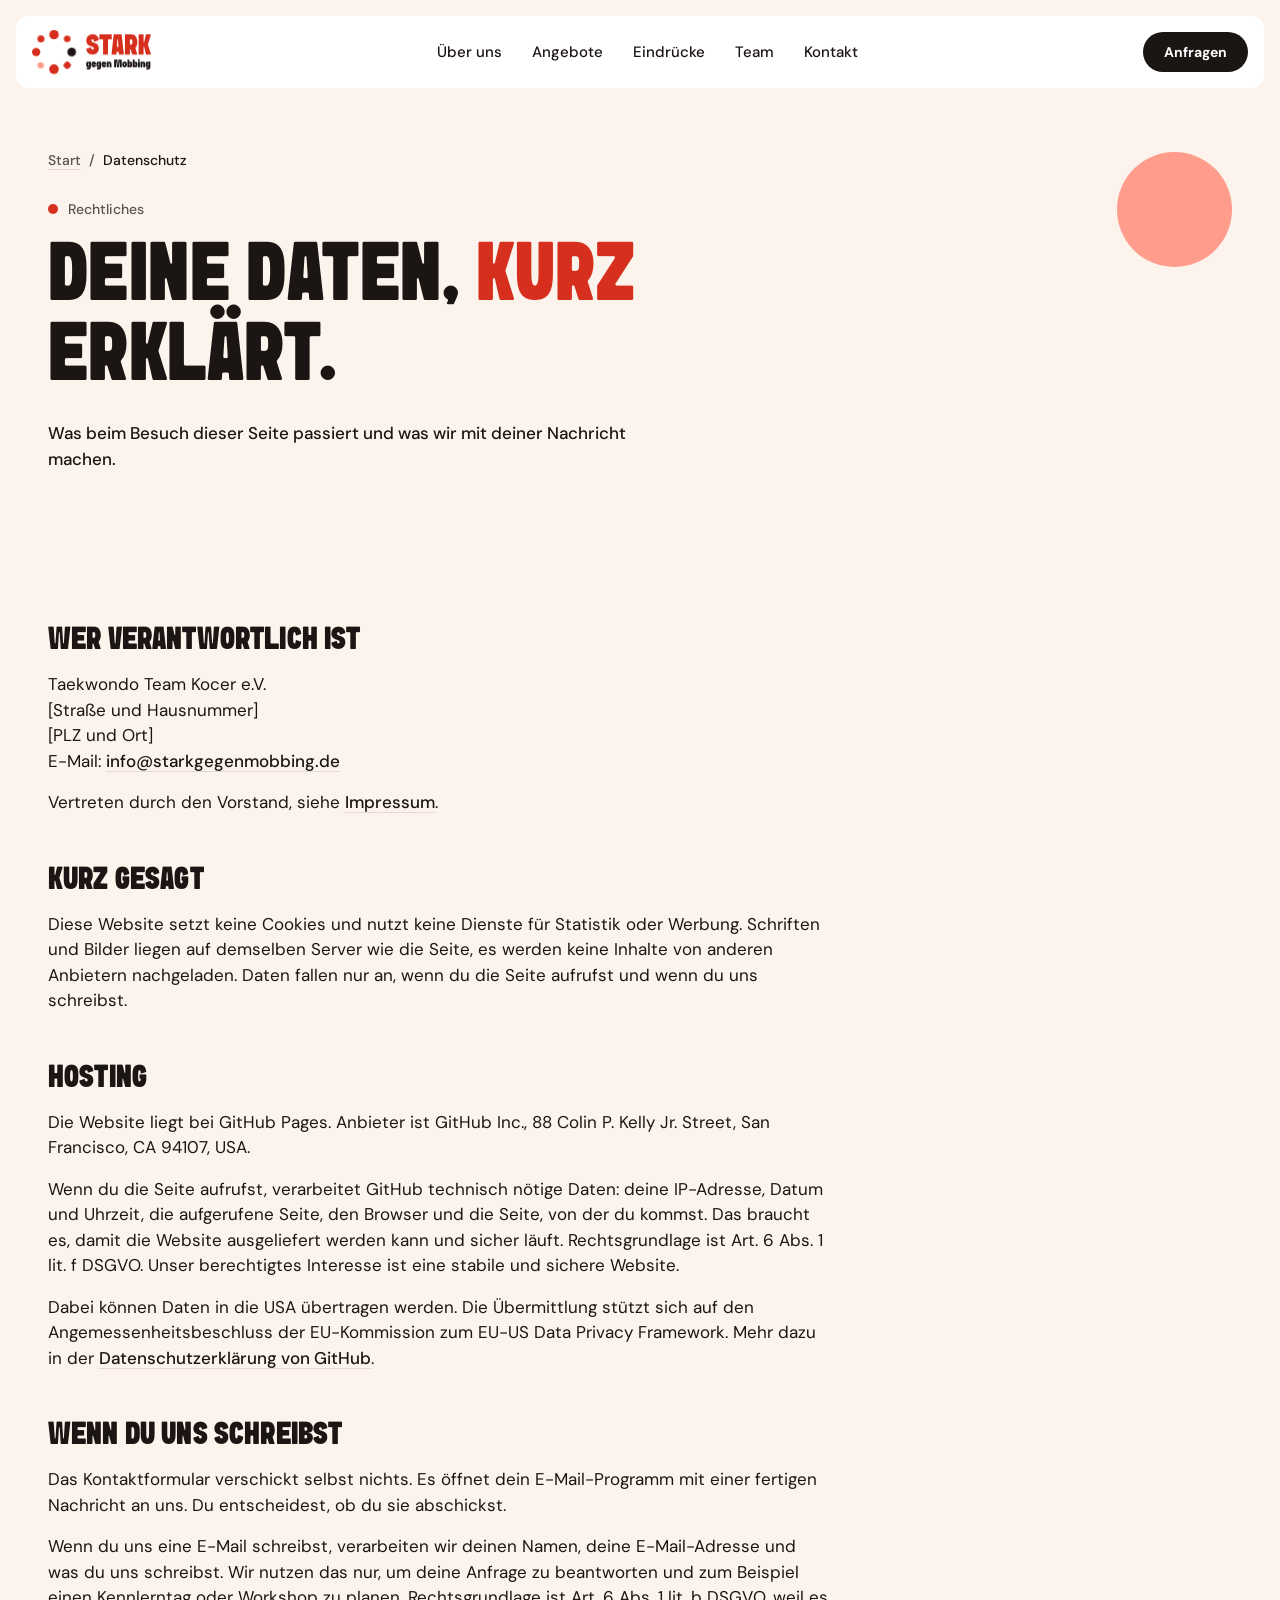
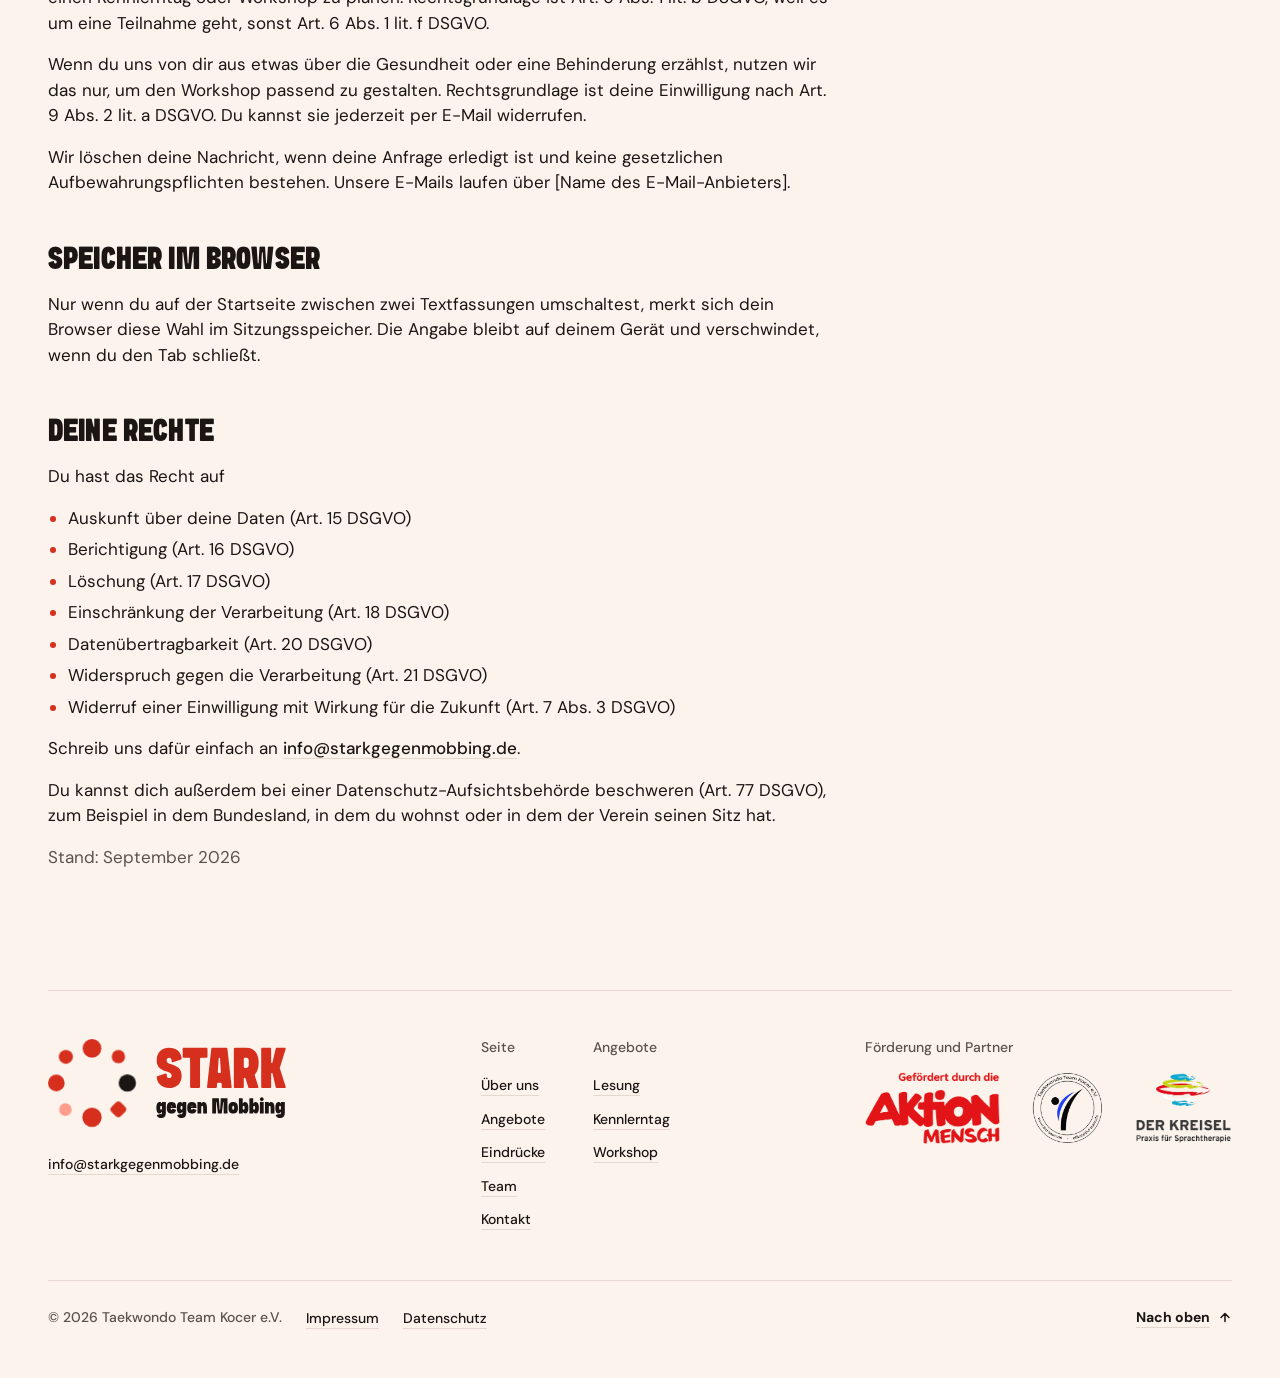
==== commit 969572e9: "Footer neu angeordnet: breiter statt höher, größeres Logo Desktop (ab 1200px) eine Zeile: Logo + Mai" ====
--- a/datenschutz.html
+++ b/datenschutz.html
@@ -83,7 +83,6 @@
           <p>Wenn du die Seite aufrufst, verarbeitet GitHub technisch nötige Daten: deine IP-Adresse, Datum und Uhrzeit, die aufgerufene Seite, den Browser und die Seite, von der du kommst. Das braucht es, damit die Website ausgeliefert werden kann und sicher läuft. Rechtsgrundlage ist Art. 6 Abs. 1 lit. f DSGVO. Unser berechtigtes Interesse ist eine stabile und sichere Website.</p>
           <p>Dabei können Daten in die USA übertragen werden. Die Übermittlung stützt sich auf den Angemessenheitsbeschluss der EU-Kommission zum EU-US Data Privacy Framework. Mehr dazu in der <a href="https://docs.github.com/de/site-policy/privacy-policies/github-general-privacy-statement">Datenschutzerklärung von GitHub</a>.</p>
 
-
           <h2>Wenn du uns schreibst</h2>
           <p>Das Kontaktformular verschickt selbst nichts. Es öffnet dein E-Mail-Programm mit einer fertigen Nachricht an uns. Du entscheidest, ob du sie abschickst.</p>
           <p>Wenn du uns eine E-Mail schreibst, verarbeiten wir deinen Namen, deine E-Mail-Adresse und was du uns schreibst. Wir nutzen das nur, um deine Anfrage zu beantworten und zum Beispiel einen Kennlerntag oder Workshop zu planen. Rechtsgrundlage ist Art. 6 Abs. 1 lit. b DSGVO, weil es um eine Teilnahme geht, sonst Art. 6 Abs. 1 lit. f DSGVO.</p>
@@ -125,37 +124,38 @@
               <path d="M171.06 103.11C171.06 104.79 170.60 106.08 169.64 106.08C168.69 106.08 168.21 104.79 168.21 103.11C168.21 101.42 168.70 100.13 169.64 100.13C170.60 100.14 171.06 101.42 171.06 103.11ZM168.39 112.57L163.56 114.15C163.42 114.19 163.32 114.28 163.26 114.42C163.20 114.55 163.20 114.68 163.25 114.82C164.47 117.91 166.99 118.67 169.64 118.67C173.33 118.67 176.79 117.19 176.79 109.98L176.79 94.92C176.79 94.64 176.56 94.42 176.28 94.42L171.57 94.42C171.30 94.42 171.07 94.64 171.07 94.92L171.07 96.42C171.07 96.53 171.00 96.63 170.89 96.66C170.78 96.69 170.67 96.64 170.61 96.55C169.84 95.18 168.70 94.42 167.19 94.42C164.11 94.42 162.50 97.76 162.50 103.11C162.50 108.46 164.11 111.80 167.19 111.80C168.70 111.80 169.84 111.04 170.61 109.68C170.67 109.58 170.78 109.53 170.89 109.56C171.00 109.59 171.07 109.68 171.07 109.80L171.07 109.98C171.07 112.44 170.38 112.95 169.64 112.95C169.38 112.95 169.12 112.88 168.89 112.68C168.74 112.55 168.56 112.51 168.39 112.57ZM184.89 101.30C184.68 101.30 184.50 101.18 184.42 100.98C184.34 100.79 184.38 100.58 184.53 100.43C184.76 100.21 185.04 100.13 185.32 100.13C185.60 100.13 185.87 100.21 186.10 100.43C186.25 100.58 186.30 100.79 186.22 100.98C186.14 101.18 185.96 101.30 185.75 101.30ZM178.17 103.11C178.17 110.32 181.63 111.80 185.32 111.80C188.27 111.80 191.06 110.85 192.07 106.80C192.13 106.55 191.99 106.28 191.74 106.20L187.16 104.71C187.03 104.66 186.90 104.67 186.77 104.74C186.65 104.80 186.57 104.90 186.52 105.03C186.26 105.87 185.80 106.08 185.32 106.08C184.70 106.08 184.10 105.72 183.94 104.13C183.92 103.98 183.97 103.85 184.06 103.74C184.16 103.63 184.29 103.57 184.44 103.57L191.67 103.57C191.81 103.57 191.93 103.52 192.03 103.42C192.12 103.32 192.17 103.21 192.17 103.07C192.15 99.02 191.72 94.42 185.32 94.42C181.63 94.42 178.17 95.90 178.17 103.11ZM201.69 103.11C201.69 104.79 201.22 106.08 200.26 106.08C199.32 106.08 198.83 104.79 198.83 103.11C198.83 101.42 199.32 100.13 200.26 100.13C201.22 100.14 201.69 101.42 201.69 103.11ZM199.01 112.57L194.18 114.15C194.05 114.19 193.94 114.28 193.88 114.42C193.83 114.55 193.82 114.68 193.87 114.82C195.09 117.91 197.61 118.67 200.26 118.67C203.96 118.67 207.41 117.19 207.41 109.98L207.41 94.92C207.41 94.64 207.19 94.42 206.91 94.42L202.20 94.42C201.92 94.42 201.70 94.64 201.70 94.92L201.70 96.42C201.70 96.53 201.62 96.63 201.51 96.66C201.41 96.69 201.29 96.64 201.24 96.55C200.46 95.18 199.33 94.42 197.82 94.42C194.73 94.42 193.12 97.76 193.12 103.11C193.12 108.46 194.73 111.80 197.82 111.80C199.32 111.80 200.46 111.04 201.24 109.68C201.29 109.58 201.41 109.53 201.51 109.56C201.62 109.59 201.70 109.68 201.70 109.80L201.70 109.98C201.70 112.44 201.00 112.95 200.27 112.95C200.00 112.95 199.74 112.88 199.51 112.68C199.37 112.55 199.18 112.51 199.01 112.57ZM215.51 101.30C215.30 101.30 215.12 101.18 215.04 100.98C214.96 100.79 215.01 100.58 215.16 100.43C215.39 100.21 215.66 100.13 215.94 100.13C216.22 100.13 216.50 100.21 216.73 100.43C216.88 100.58 216.92 100.79 216.84 100.98C216.76 101.18 216.58 101.30 216.37 101.30ZM208.79 103.11C208.79 110.32 212.25 111.80 215.94 111.80C218.89 111.80 221.69 110.85 222.69 106.80C222.76 106.55 222.61 106.28 222.36 106.20L217.78 104.71C217.65 104.66 217.52 104.67 217.40 104.74C217.27 104.80 217.19 104.90 217.15 105.03C216.89 105.87 216.42 106.08 215.94 106.08C215.32 106.08 214.73 105.72 214.56 104.13C214.55 103.98 214.59 103.85 214.69 103.74C214.79 103.63 214.91 103.57 215.06 103.57L222.29 103.57C222.43 103.57 222.55 103.52 222.65 103.42C222.75 103.32 222.80 103.21 222.80 103.07C222.77 99.02 222.34 94.42 215.94 94.42C212.25 94.42 208.79 95.90 208.79 103.11ZM224.17 94.92L224.17 111.29C224.17 111.57 224.40 111.80 224.68 111.80L229.38 111.80C229.66 111.80 229.89 111.57 229.89 111.29L229.89 103.11C229.89 101.42 230.35 100.13 231.32 100.13C232.26 100.13 232.74 101.42 232.74 103.11L232.74 111.29C232.74 111.57 232.97 111.80 233.25 111.80L237.96 111.80C238.24 111.80 238.46 111.57 238.46 111.29L238.46 103.11C238.46 97.76 236.85 94.42 233.76 94.42C232.26 94.42 231.12 95.17 230.34 96.54C230.28 96.64 230.17 96.68 230.07 96.66C229.96 96.63 229.88 96.53 229.88 96.42L229.88 94.92C229.88 94.64 229.66 94.42 229.38 94.42L224.67 94.42C224.40 94.42 224.17 94.64 224.17 94.92ZM246.35 89.20L246.35 111.30C246.35 111.57 246.57 111.80 246.85 111.80L251.56 111.80C251.84 111.80 252.06 111.57 252.06 111.30L252.06 94.77C252.06 94.58 252.20 94.43 252.39 94.41C252.57 94.40 252.74 94.52 252.77 94.71L254.86 111.37C254.89 111.62 255.10 111.79 255.35 111.79L260.22 111.79C260.47 111.79 260.68 111.62 260.71 111.37L262.80 94.71C262.83 94.52 263.00 94.40 263.18 94.41C263.36 94.43 263.50 94.58 263.50 94.77L263.50 111.29C263.50 111.57 263.73 111.80 264.01 111.80L268.72 111.80C268.99 111.80 269.22 111.57 269.22 111.29L269.22 89.20C269.22 88.92 268.99 88.69 268.72 88.69C265.71 88.69 262.70 88.69 259.69 88.69C259.42 88.69 259.20 88.90 259.18 89.17L258.18 105.72C258.16 105.92 257.99 106.07 257.78 106.07C257.58 106.07 257.40 105.92 257.39 105.72L256.38 89.17C256.36 88.90 256.15 88.70 255.88 88.70C252.87 88.70 249.86 88.70 246.85 88.70C246.57 88.70 246.35 88.92 246.35 89.20ZM277.82 106.08C277.08 106.08 276.39 105.57 276.39 103.11C276.39 100.64 277.08 100.13 277.82 100.13C278.55 100.13 279.25 100.64 279.25 103.11C279.25 105.57 278.56 106.08 277.82 106.08ZM270.67 103.11C270.67 110.32 274.12 111.80 277.82 111.80C281.51 111.80 284.97 110.32 284.97 103.11C284.97 95.89 281.51 94.42 277.82 94.42C274.12 94.42 270.67 95.90 270.67 103.11ZM293.49 106.08C292.53 106.08 292.06 104.79 292.06 103.11C292.06 101.42 292.52 100.13 293.49 100.13C294.43 100.13 294.92 101.42 294.92 103.11C294.92 104.79 294.43 106.08 293.49 106.08ZM286.34 89.20L286.34 111.30C286.34 111.58 286.57 111.80 286.85 111.80L291.56 111.80C291.83 111.80 292.06 111.58 292.06 111.30L292.06 109.79C292.06 109.68 292.14 109.59 292.24 109.56C292.35 109.53 292.46 109.58 292.52 109.67C293.30 111.04 294.43 111.80 295.94 111.80C299.03 111.80 300.64 108.45 300.64 103.11C300.64 97.76 299.03 94.42 295.94 94.42C294.44 94.42 293.30 95.17 292.52 96.54C292.46 96.64 292.35 96.69 292.25 96.66C292.14 96.63 292.06 96.53 292.06 96.42L292.06 89.20C292.06 88.93 291.84 88.70 291.56 88.70L286.85 88.70C286.57 88.70 286.34 88.93 286.34 89.20ZM309.23 106.08C308.27 106.08 307.80 104.79 307.80 103.11C307.80 101.42 308.27 100.13 309.23 100.13C310.17 100.13 310.66 101.42 310.66 103.11C310.67 104.79 310.17 106.08 309.23 106.08ZM302.08 89.20L302.08 111.30C302.08 111.58 302.31 111.80 302.59 111.80L307.30 111.80C307.57 111.80 307.80 111.58 307.80 111.30L307.80 109.79C307.80 109.68 307.88 109.59 307.98 109.56C308.09 109.53 308.21 109.58 308.26 109.67C309.04 111.04 310.17 111.80 311.68 111.80C314.77 111.80 316.38 108.45 316.38 103.11C316.38 97.76 314.77 94.42 311.68 94.42C310.18 94.42 309.04 95.17 308.26 96.54C308.21 96.64 308.09 96.69 307.99 96.66C307.88 96.63 307.81 96.53 307.81 96.42L307.81 89.20C307.81 88.93 307.58 88.70 307.30 88.70L302.59 88.70C302.32 88.70 302.08 88.93 302.08 89.20ZM317.83 90.41C317.83 91.98 319.11 93.27 320.69 93.27C322.26 93.27 323.55 91.98 323.55 90.41C323.55 88.84 322.26 87.55 320.69 87.55C319.11 87.55 317.83 88.84 317.83 90.41ZM317.83 94.92L317.83 111.29C317.83 111.57 318.05 111.80 318.33 111.80L323.04 111.80C323.32 111.80 323.54 111.57 323.54 111.29L323.54 94.92C323.54 94.64 323.32 94.42 323.04 94.42L318.33 94.42C318.05 94.42 317.83 94.64 317.83 94.92ZM325.42 94.92L325.42 111.29C325.42 111.57 325.64 111.80 325.92 111.80L330.63 111.80C330.91 111.80 331.13 111.57 331.13 111.29L331.13 103.11C331.13 101.42 331.60 100.13 332.56 100.13C333.50 100.13 333.99 101.42 333.99 103.11L333.99 111.29C333.99 111.57 334.21 111.80 334.49 111.80L339.20 111.80C339.48 111.80 339.71 111.57 339.71 111.29L339.71 103.11C339.71 97.76 338.09 94.42 335.01 94.42C333.50 94.42 332.36 95.17 331.58 96.54C331.53 96.64 331.42 96.68 331.31 96.66C331.20 96.63 331.13 96.53 331.13 96.42L331.13 94.92C331.13 94.64 330.90 94.42 330.62 94.42L325.92 94.42C325.64 94.42 325.42 94.64 325.42 94.92ZM349.49 103.11C349.49 104.79 349.03 106.08 348.07 106.08C347.13 106.08 346.64 104.79 346.64 103.11C346.64 101.42 347.13 100.13 348.07 100.13C349.03 100.14 349.49 101.42 349.49 103.11ZM346.82 112.57L341.99 114.15C341.85 114.19 341.75 114.28 341.69 114.42C341.63 114.55 341.63 114.68 341.68 114.82C342.90 117.91 345.42 118.67 348.07 118.67C351.76 118.67 355.22 117.19 355.22 109.98L355.22 94.92C355.22 94.64 354.99 94.42 354.71 94.42L350.01 94.42C349.73 94.42 349.50 94.64 349.50 94.92L349.50 96.42C349.50 96.53 349.43 96.63 349.32 96.66C349.21 96.69 349.10 96.64 349.05 96.55C348.27 95.18 347.13 94.42 345.62 94.42C342.54 94.42 340.93 97.76 340.93 103.11C340.93 108.46 342.54 111.80 345.62 111.80C347.13 111.80 348.27 111.04 349.05 109.68C349.10 109.58 349.21 109.53 349.32 109.56C349.43 109.59 349.50 109.68 349.50 109.80L349.50 109.98C349.50 112.44 348.81 112.95 348.07 112.95C347.81 112.95 347.55 112.88 347.32 112.68C347.17 112.55 346.99 112.51 346.82 112.57Z" fill="#1B1513"/>
               </svg>
             </a>
+            <p class="footer-mail"><a class="text-link text-link--quiet" href="mailto:info@starkgegenmobbing.de">info@starkgegenmobbing.de</a></p>
           </div>
 
           <nav class="footer-nav" aria-label="Footer">
-            <p class="label footer-heading">Seite</p>
-            <ul class="footer-links">
-              <li><a class="text-link text-link--quiet" href="index.html#ueber-uns">Über uns</a></li>
-              <li><a class="text-link text-link--quiet" href="index.html#angebote">Angebote</a></li>
-              <li><a class="text-link text-link--quiet" href="lesung.html">Lesung</a></li>
-              <li><a class="text-link text-link--quiet" href="kennlerntag.html">Kennlerntag</a></li>
-              <li><a class="text-link text-link--quiet" href="workshop.html">Workshop</a></li>
-              <li><a class="text-link text-link--quiet" href="index.html#eindruecke">Eindrücke</a></li>
-              <li><a class="text-link text-link--quiet" href="index.html#team">Team</a></li>
-              <li><a class="text-link text-link--quiet" href="index.html#kontakt">Kontakt</a></li>
-            </ul>
+            <div>
+              <p class="label footer-heading">Seite</p>
+              <ul class="footer-links">
+                <li><a class="text-link text-link--quiet" href="index.html#ueber-uns">Über uns</a></li>
+                <li><a class="text-link text-link--quiet" href="index.html#angebote">Angebote</a></li>
+                <li><a class="text-link text-link--quiet" href="index.html#eindruecke">Eindrücke</a></li>
+                <li><a class="text-link text-link--quiet" href="index.html#team">Team</a></li>
+                <li><a class="text-link text-link--quiet" href="index.html#kontakt">Kontakt</a></li>
+              </ul>
+            </div>
+            <div>
+              <p class="label footer-heading">Angebote</p>
+              <ul class="footer-links">
+                <li><a class="text-link text-link--quiet" href="lesung.html">Lesung</a></li>
+                <li><a class="text-link text-link--quiet" href="kennlerntag.html">Kennlerntag</a></li>
+                <li><a class="text-link text-link--quiet" href="workshop.html">Workshop</a></li>
+              </ul>
+            </div>
           </nav>
 
-          <div class="footer-contact">
-            <p class="label footer-heading">Kontakt</p>
-            <ul class="footer-links">
-              <li><a class="text-link text-link--quiet" href="mailto:info@starkgegenmobbing.de">info@starkgegenmobbing.de</a></li>
+          <div class="footer-partner">
+            <p class="label footer-heading">Förderung und Partner</p>
+            <ul class="footer-partner-logos">
+              <li><a href="https://www.aktion-mensch.de" rel="noopener"><img src="assets/img/partner/aktion-mensch-foerderlogo.webp" width="134" height="72" alt="Gefördert durch die Aktion Mensch" loading="lazy"></a></li>
+              <li><a href="https://www.tkd-team.de" rel="noopener"><img src="assets/img/partner/taekwondo-team-kocer.webp" width="72" height="72" alt="Taekwondo Team Kocer e.V." loading="lazy"></a></li>
+              <li><a href="https://www.kreisel-sprachtherapie.de" rel="noopener"><img src="assets/img/partner/der-kreisel.webp" width="97" height="72" alt="Der Kreisel – Praxis für Sprachtherapie" loading="lazy"></a></li>
             </ul>
           </div>
-        </div>
-
-        <div class="footer-partner">
-          <p class="label footer-heading">Förderung und Partner</p>
-          <ul class="footer-partner-logos">
-            <li><a href="https://www.aktion-mensch.de" rel="noopener"><img src="assets/img/partner/aktion-mensch-foerderlogo.webp" width="134" height="72" alt="Gefördert durch die Aktion Mensch" loading="lazy"></a></li>
-            <li><a href="https://www.tkd-team.de" rel="noopener"><img src="assets/img/partner/taekwondo-team-kocer.webp" width="72" height="72" alt="Taekwondo Team Kocer e.V." loading="lazy"></a></li>
-            <li><img src="assets/img/partner/der-kreisel.webp" width="97" height="72" alt="Der Kreisel – Praxis für Sprachtherapie" loading="lazy"></li>
-          </ul>
         </div>
 
         <div class="footer-bottom">
--- a/styles.css
+++ b/styles.css
@@ -356,6 +356,16 @@
   transform: none;
 }
 
+/* ---------- Umlautpunkte der Sink ----------
+   Die Punkte über Ä/Ö/Ü ragen ~0.16em über die Zeilenbox. Safari (iOS/macOS) legt animierte
+   Elemente (Reveal, Hero-Zeilen, Laufband) auf eigene Ebenen in Größe ihrer Box und schneidet
+   alles darüber ab. Diese Elemente bekommen oben Luft und geben sie per negativem Margin zurück:
+   das Layout bleibt gleich, die Box umfasst die Punkte. Laufband: siehe .marquee-list li. */
+.display.reveal,
+.hero-line { padding-top: .2em; margin-top: -.2em; }
+.hero-row { display: flow-root; } /* verhindert, dass der negative Margin durch h1 kollabiert */
+.split-text.reveal { padding-top: calc(var(--display-md) * .2); margin-top: calc(var(--display-md) * -.2); }
+
 /* ---------- Skip-Link ---------- */
 .skip-link {
   position: fixed;
@@ -602,11 +612,12 @@
   animation-name: drift-square;
 }
 
-/* Mobile (< 768px): dreizeilig, Formen klein neben der Headline und im Band unter der Pille.
-   Keine Form höher als eine Display-Zeile (≈ 61–65px bei 390px): alle ≤ 56px. */
+/* Mobile (< 768px): dreizeilig, Formen klein neben der Headline, nur Sky im Band neben der Pille.
+   Das Quadrat sitzt rechts neben „Stark“ (kurze erste Zeile), nicht unten: dort lief es auf kurzen
+   Handy-Bildschirmen unter die Pille. Keine Form höher als eine Display-Zeile: alle ≤ 56px. */
 .shape--coral  { --c: var(--coral);      --s: 56px; --a: 10px; --d: 420ms; --t: 11s; right: -16px; top: 100px; }
 .shape--ink    { --c: var(--ink);        --s: 18px; --a: 8px;  --d: 560ms; --t: 9s;  right: 130px; top: 160px; }
-.shape--square { --c: var(--brand-deep); --s: 36px; --a: 10px; --d: 640ms; --t: 12s; left: 32px;   bottom: 72px; }
+.shape--square { --c: var(--brand-deep); --s: 36px; --a: 10px; --d: 640ms; --t: 12s; right: 72px;  top: 52px; }
 .shape--sky    { --c: var(--sky);        --s: 56px; --a: 10px; --d: 720ms; --t: 13s; right: 64px;  bottom: 64px; }
 
 /* Tablet hochkant (768–899px): weiterhin dreizeilig, Formen skalieren mit der Display-Zeile */
@@ -642,7 +653,7 @@
   min-height: var(--marquee-h);
   display: flex;
   align-items: center;
-  padding: 16px 0;
+  padding: 8px 0; /* + 0.22em an den Wörtern = gleiche Höhe wie vorher */
   -webkit-mask-image: linear-gradient(90deg, transparent 0, #000 var(--gutter), #000 calc(100% - var(--gutter)), transparent 100%);
           mask-image: linear-gradient(90deg, transparent 0, #000 var(--gutter), #000 calc(100% - var(--gutter)), transparent 100%);
 }
@@ -667,6 +678,9 @@
   align-items: center;
   gap: 28px;
   padding-right: 28px;
+  /* Sink-Umlautpunkte ragen ~0.16em über die Versalhöhe. Safari schneidet im animierten
+     Laufband alles außerhalb der Box ab: deshalb Luft oben und unten. */
+  padding-block: 0.22em;
   font-family: var(--font-display);
   font-weight: 700;
   font-size: 2.25rem; /* 36px */
@@ -685,7 +699,7 @@
   flex: none;
 }
 @media (min-width: 768px) {
-  .marquee { padding: 20px 0; }
+  .marquee { padding: 10px 0; }
   .marquee-list li { font-size: 2.75rem; gap: 36px; padding-right: 36px; } /* 44px */
   .marquee-list li::after { width: 16px; height: 16px; }
 }
@@ -1264,58 +1278,79 @@
 }
 .footer-grid {
   display: grid;
-  gap: var(--space-4);
+  gap: var(--space-6);
+  grid-template-areas: "brand" "nav" "partner";
 }
 .footer-brand {
+  grid-area: brand;
   display: grid;
-  gap: var(--space-2);
+  gap: var(--space-3);
   justify-items: start;
   align-content: start;
 }
-.footer-logo { height: 40px; }
-.footer-logo .logo-svg { height: 40px; }
-.footer-claim { max-width: 36ch; }
+/* Eigenes Logo mindestens so präsent wie die Partnerlogos (56/72px) */
+.footer-logo, .footer-logo .logo-svg { height: 64px; }
+.footer-mail { font-weight: 500; }
 .footer-heading {
   color: var(--slate);
   margin-bottom: var(--space-2);
 }
+/* Zwei Linkspalten nebeneinander: Seite / Angebote */
+.footer-nav {
+  grid-area: nav;
+  display: grid;
+  grid-template-columns: repeat(2, max-content);
+  column-gap: var(--space-6);
+  align-content: start;
+}
 .footer-links { display: grid; gap: var(--space-1); justify-items: start; }
 .footer-links a { min-height: 24px; }
 .text-link--quiet { font-weight: 500; }
+
+/* Förderung und Partner: fremde Logos in Originalfarben, freigestellt (Quellen: LOGO/Partner) */
+.footer-partner { grid-area: partner; }
+.footer-partner-logos {
+  display: flex;
+  flex-wrap: wrap;
+  align-items: center;
+  gap: var(--space-3) var(--space-4);
+}
+.footer-partner-logos a { display: block; border-radius: 4px; }
+.footer-partner-logos img { display: block; width: auto; height: 56px; }
+
 .footer-bottom {
   display: flex;
   flex-wrap: wrap;
   align-items: center;
   gap: var(--space-2) var(--space-3);
   margin-top: var(--space-6);
-}
-/* Förderung und Partner: fremde Logos in Originalfarben, freigestellt (Quellen: LOGO/Partner) */
-.footer-partner {
-  margin-top: var(--space-6);
-  padding-top: var(--space-4);
+  padding-top: var(--space-3);
   border-top: 1px solid var(--hairline);
 }
-.footer-partner-logos {
-  display: flex;
-  flex-wrap: wrap;
-  align-items: center;
-  gap: var(--space-3) var(--space-6);
-}
-.footer-partner-logos a { display: block; border-radius: 4px; }
-.footer-partner-logos img { display: block; width: auto; height: 56px; }
 .footer-legal { display: flex; flex-wrap: wrap; gap: var(--space-3); }
 .footer-top { margin-left: auto; }
 .footer-top:hover .text-link-icon { transform: translateY(-3px); }
 
+/* Tablet/Laptop: links Logo + Mail, darunter die Partner; rechts die Links über beide Zeilen */
 @media (min-width: 768px) {
   .footer { padding-bottom: var(--space-6); }
   .footer-grid {
-    grid-template-columns: minmax(0, 1fr) auto auto;
+    grid-template-columns: minmax(0, 1fr) auto;
+    grid-template-areas: "brand nav" "partner nav";
     column-gap: var(--space-8);
   }
-  .footer-bottom { margin-top: var(--space-8); }
-  .footer-partner { margin-top: var(--space-8); }
+  .footer-logo, .footer-logo .logo-svg { height: 80px; }
   .footer-partner-logos img { height: 72px; }
+}
+
+/* Desktop: alles in einer Zeile, Footer geht in die Breite statt in die Höhe */
+@media (min-width: 1200px) {
+  .footer-grid {
+    grid-template-columns: auto minmax(0, 1fr) auto;
+    grid-template-areas: "brand nav partner";
+  }
+  .footer-nav { justify-self: center; }
+  .footer-logo, .footer-logo .logo-svg { height: 88px; }
 }
 
 /* ---------- Keyframes ---------- */
